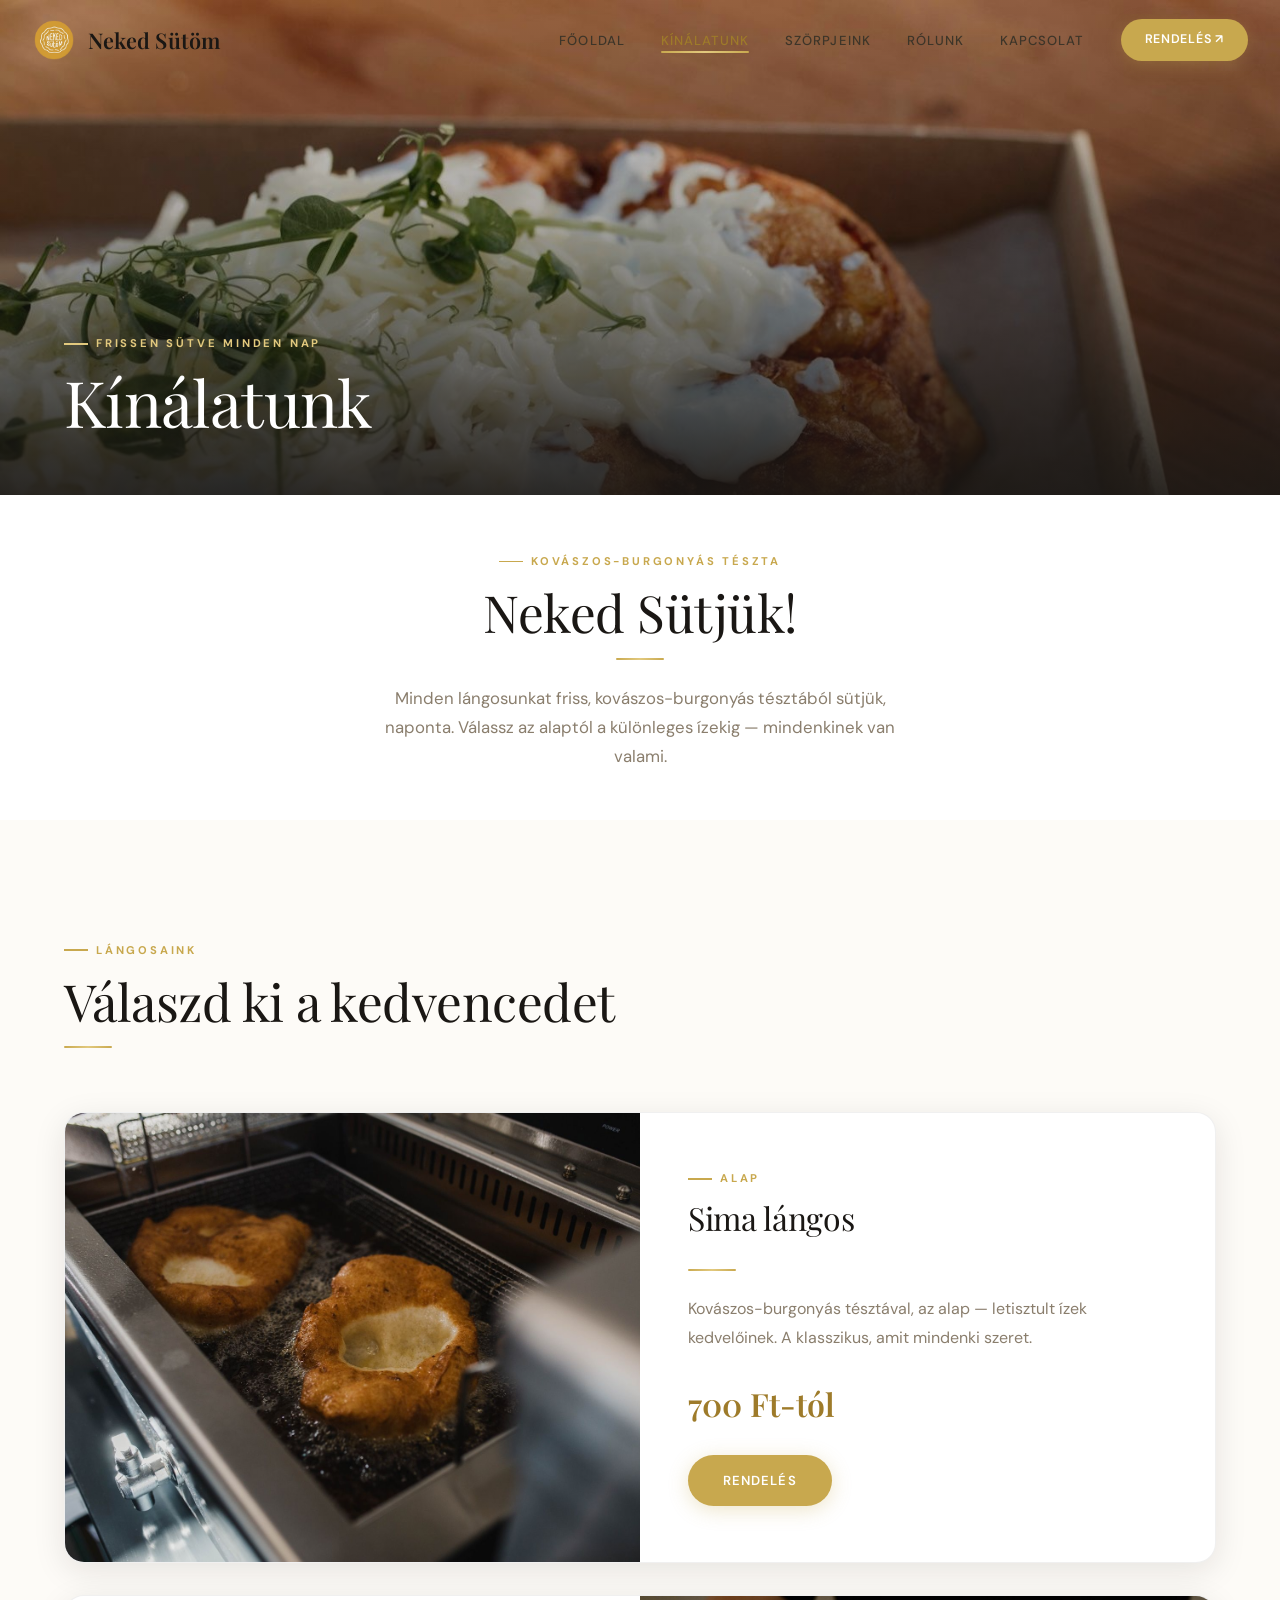
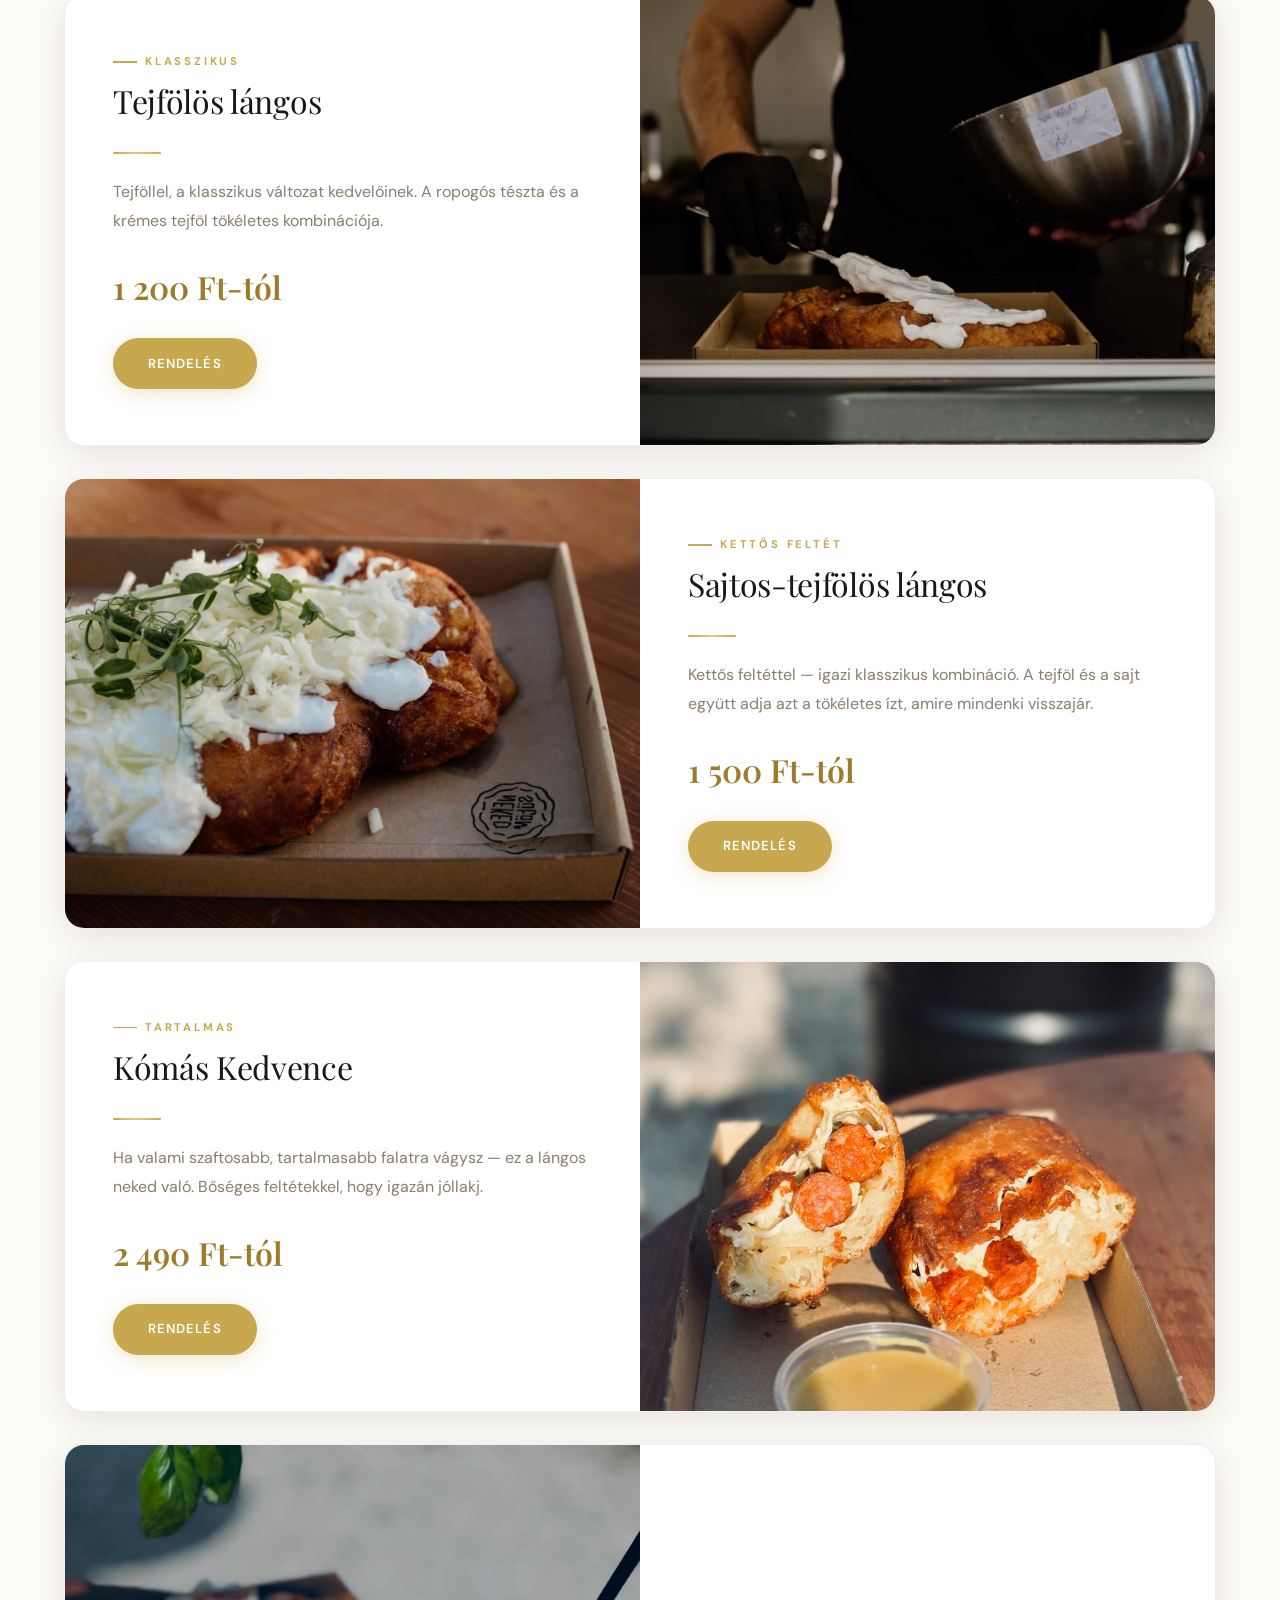
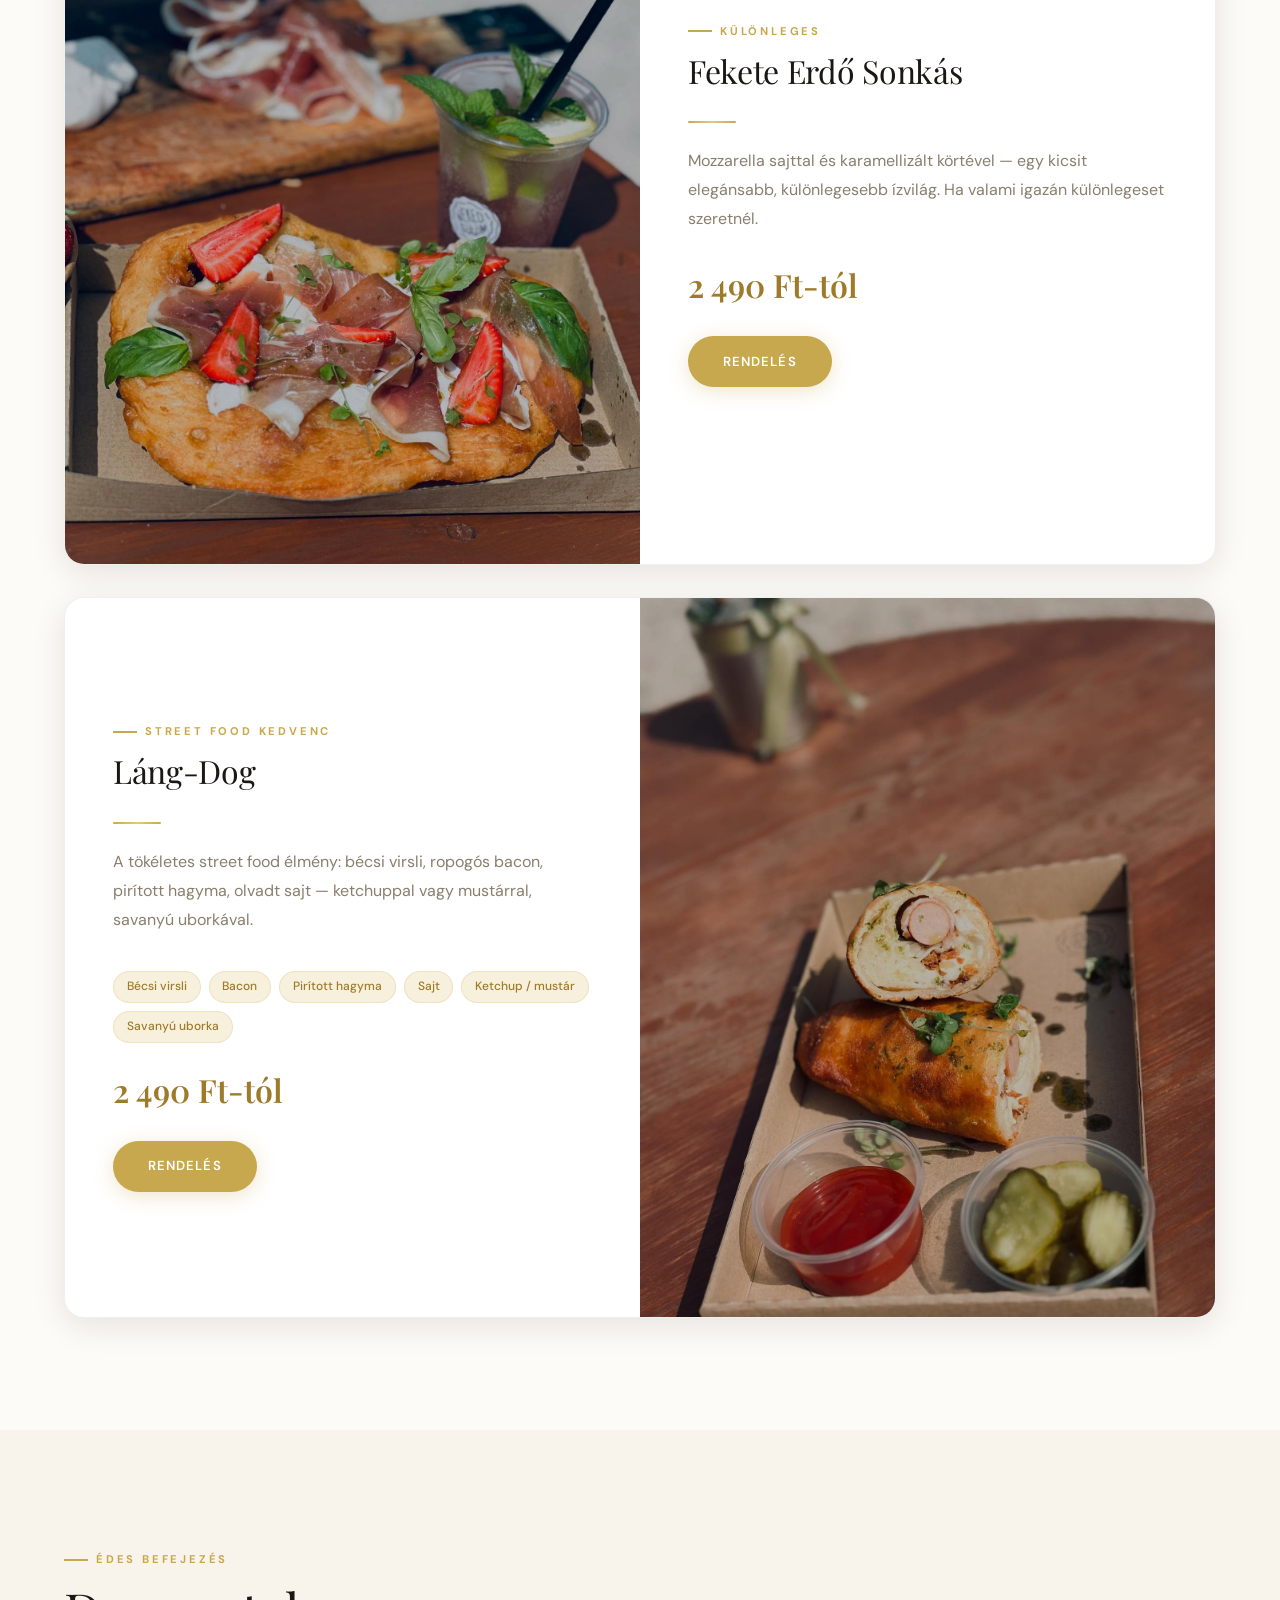
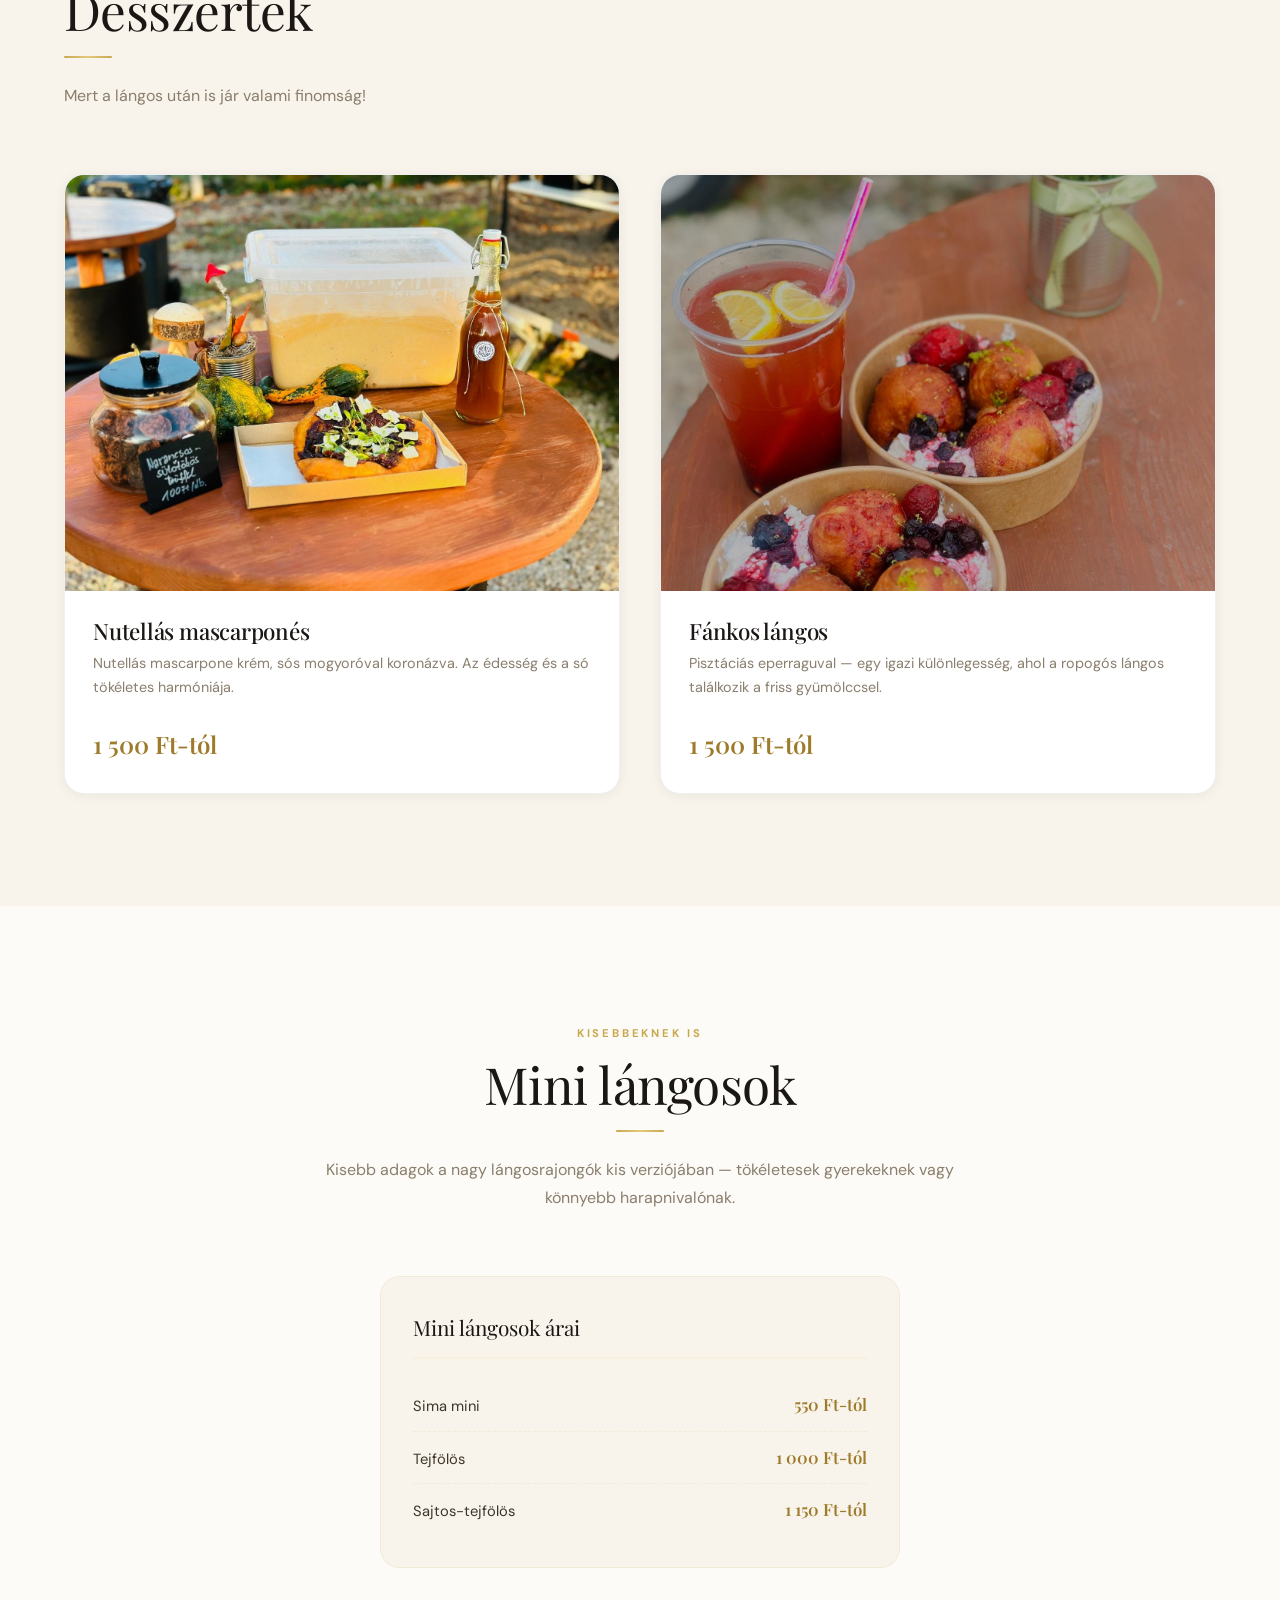
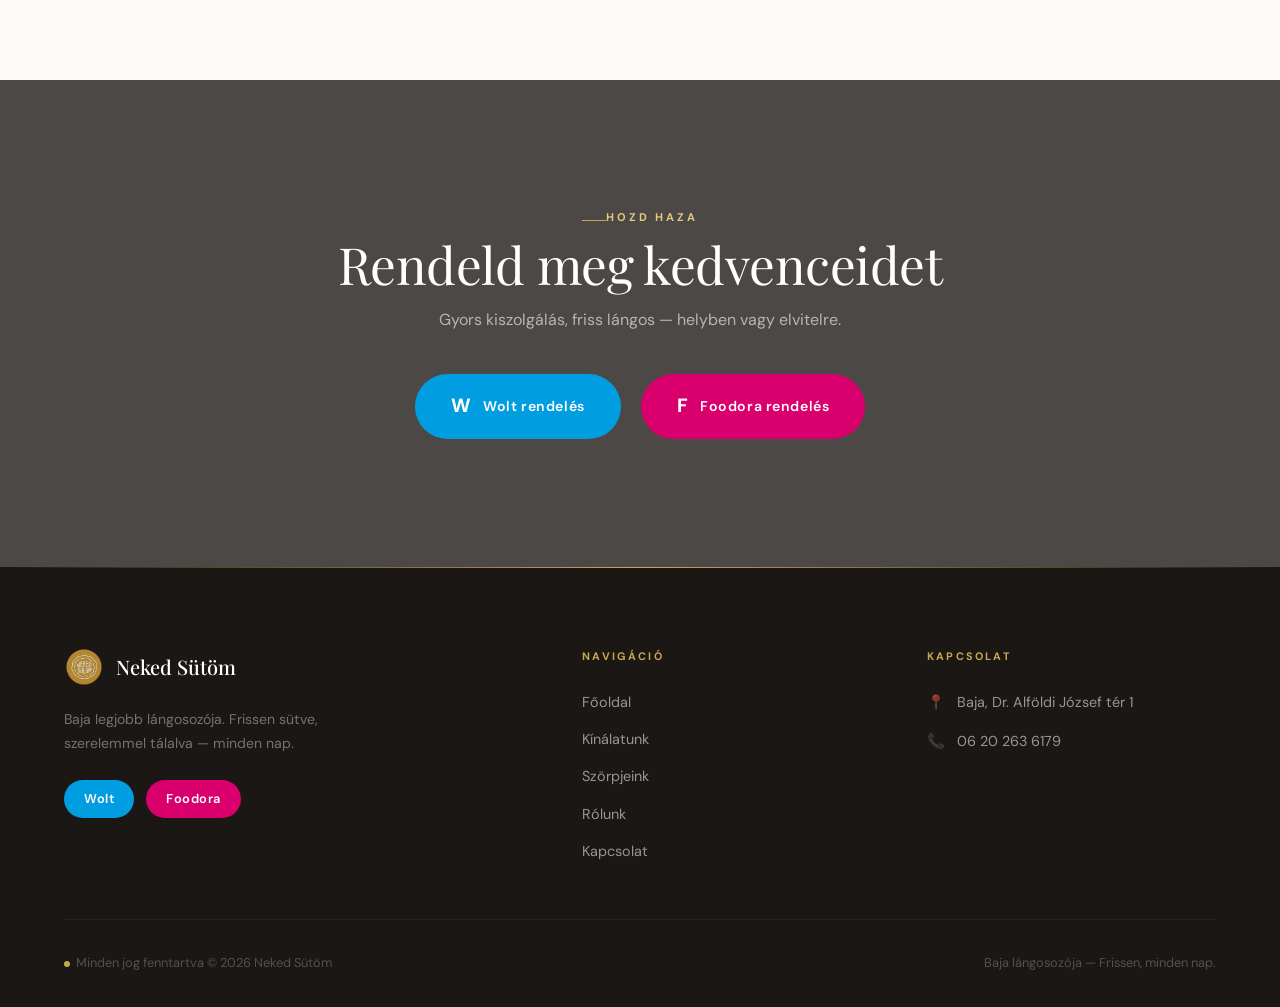
==== kinalatunk.html @ f2833f79 "Add files via upload" ====
<!DOCTYPE html>
<html lang="hu">
<head>
  <meta charset="UTF-8" />
  <meta name="viewport" content="width=device-width, initial-scale=1.0" />
  <title>Kínálatunk – Neked Sütöm – Baja lángosozó</title>
  <meta name="description" content="Neked Sütöm teljes étlapja: sima lángos, tejfölös, sajtos, Fekete Erdő Sonkás, Láng-Dog, desszertek és mini lángosok. Baja, Dr. Alföldi József tér 1." />
  <link rel="icon" href="assets/images/logo.png" type="image/png" />
  <link rel="stylesheet" href="css/style.css" />
  <link rel="preconnect" href="https://fonts.googleapis.com" />
  <link rel="preconnect" href="https://fonts.gstatic.com" crossorigin />
</head>
<body>

<!-- ══════════════════════════════════════════════
     NAVIGATION
═══════════════════════════════════════════════ -->
<nav class="nav scrolled" role="navigation" aria-label="Fő navigáció">
  <div class="nav__inner">
    <a href="index.html" class="nav__logo" aria-label="Neked Sütöm főoldal">
      <img src="assets/images/logo.png"
           alt="Neked Sütöm logó" class="nav__logo-img" />
      <span class="nav__logo-text">Neked Sütöm</span>
    </a>
    <ul class="nav__links" role="list">
      <li><a href="index.html"      class="nav__link">Főoldal</a></li>
      <li><a href="kinalatunk.html" class="nav__link active">Kínálatunk</a></li>
      <li><a href="szorpjeink.html" class="nav__link">Szörpjeink</a></li>
      <li><a href="rolunk.html"     class="nav__link">Rólunk</a></li>
      <li><a href="kapcsolat.html"  class="nav__link">Kapcsolat</a></li>
      <li><a href="index.html#rendeles" class="nav__link nav__cta">Rendelés ↗</a></li>
    </ul>
    <button class="nav__hamburger" aria-label="Menü megnyitása">
      <span></span><span></span><span></span>
    </button>
  </div>
</nav>

<div class="nav__mobile" role="dialog" aria-label="Mobil navigáció">
  <a href="index.html"      class="nav__mobile-link">Főoldal</a>
  <a href="kinalatunk.html" class="nav__mobile-link">Kínálatunk</a>
  <a href="szorpjeink.html" class="nav__mobile-link">Szörpjeink</a>
  <a href="rolunk.html"     class="nav__mobile-link">Rólunk</a>
  <a href="kapcsolat.html"  class="nav__mobile-link">Kapcsolat</a>
</div>


<!-- ══════════════════════════════════════════════
     PAGE HERO
═══════════════════════════════════════════════ -->
<header class="page-hero" aria-label="Kínálatunk oldal hero">
  <div class="page-hero__bg">
    <!-- Replace with actual image: assets/images/3a58e-sajtos-tejfolos-1-1.jpeg -->
    <img src="assets/images/3a58e-sajtos-tejfolos-1-1.jpeg"
         alt="Sajtos-tejfölös lángos" loading="eager" />
  </div>
  <div class="page-hero__overlay"></div>
  <div class="page-hero__content">
    <span class="page-hero__label">Frissen sütve minden nap</span>
    <h1 class="page-hero__title">Kínálatunk</h1>
  </div>
</header>


<!-- ══════════════════════════════════════════════
     MENU INTRO
═══════════════════════════════════════════════ -->
<section class="section--sm" style="background:var(--bg-card);padding:3rem 0;">
  <div class="container--narrow" style="text-align:center;">
    <span class="section-label reveal">Kovászos-burgonyás tészta</span>
    <h2 class="reveal" style="margin-bottom:1rem;">Neked Sütjük!</h2>
    <div class="divider divider--center reveal"></div>
    <p class="reveal" style="font-size:1.05rem;max-width:560px;margin:0 auto;">
      Minden lángosunkat friss, kovászos-burgonyás tésztából sütjük, naponta.
      Válassz az alaptól a különleges ízekig — mindenkinek van valami.
    </p>
  </div>
</section>


<!-- ══════════════════════════════════════════════
     LÁNGOSOK – Featured Items
═══════════════════════════════════════════════ -->
<section class="section" aria-label="Lángos kínálat">
  <div class="container">
    <div class="section__header reveal">
      <span class="section-label">Lángosaink</span>
      <h2>Válaszd ki a kedvencedet</h2>
      <div class="divider"></div>
    </div>

    <!-- Sima lángos -->
    <div class="featured-item reveal" style="margin-bottom:2rem;">
      <div class="featured-item__img">
        <!-- Replace with actual image: assets/images/a7f3e-sima-langos-1-1.jpeg -->
        <img src="assets/images/a7f3e-sima-langos-1-1.jpeg"
             alt="Sima lángos" loading="lazy" />
      </div>
      <div class="featured-item__body">
        <span class="section-label">Alap</span>
        <h2 class="featured-item__title">Sima lángos</h2>
        <div class="divider"></div>
        <p class="featured-item__desc">
          Kovászos-burgonyás tésztával, az alap — letisztult ízek kedvelőinek.
          A klasszikus, amit mindenki szeret.
        </p>
        <span class="featured-item__price">700 Ft-tól</span>
        <div class="btn-group">
          <a href="index.html#rendeles" class="btn btn--primary">Rendelés</a>
        </div>
      </div>
    </div>

    <!-- Tejfölös lángos -->
    <div class="featured-item reverse reveal" style="margin-bottom:2rem;">
      <div class="featured-item__img">
        <!-- Replace with actual image: assets/images/f6773-tejfoloslangos-1-scaled-1.jpg -->
        <img src="assets/images/f6773-tejfoloslangos-1-scaled-1.jpg"
             alt="Tejfölös lángos" loading="lazy" />
      </div>
      <div class="featured-item__body">
        <span class="section-label">Klasszikus</span>
        <h2 class="featured-item__title">Tejfölös lángos</h2>
        <div class="divider"></div>
        <p class="featured-item__desc">
          Tejföllel, a klasszikus változat kedvelőinek.
          A ropogós tészta és a krémes tejföl tökéletes kombinációja.
        </p>
        <span class="featured-item__price">1 200 Ft-tól</span>
        <div class="btn-group">
          <a href="index.html#rendeles" class="btn btn--primary">Rendelés</a>
        </div>
      </div>
    </div>

    <!-- Sajtos-tejfölös -->
    <div class="featured-item reveal" style="margin-bottom:2rem;">
      <div class="featured-item__img">
        <!-- Replace with actual image: assets/images/3a58e-sajtos-tejfolos-1-1.jpeg -->
        <img src="assets/images/3a58e-sajtos-tejfolos-1-1.jpeg"
             alt="Sajtos-tejfölös lángos" loading="lazy" />
      </div>
      <div class="featured-item__body">
        <span class="section-label">Kettős feltét</span>
        <h2 class="featured-item__title">Sajtos-tejfölös lángos</h2>
        <div class="divider"></div>
        <p class="featured-item__desc">
          Kettős feltéttel — igazi klasszikus kombináció. A tejföl és a sajt
          együtt adja azt a tökéletes ízt, amire mindenki visszajár.
        </p>
        <span class="featured-item__price">1 500 Ft-tól</span>
        <div class="btn-group">
          <a href="index.html#rendeles" class="btn btn--primary">Rendelés</a>
        </div>
      </div>
    </div>

    <!-- Kómás Kedvence -->
    <div class="featured-item reverse reveal" style="margin-bottom:2rem;">
      <div class="featured-item__img">
        <!-- Replace with actual image: assets/images/f0c13-grillkolbasz-1-scaled-1.jpg -->
        <img src="assets/images/f0c13-grillkolbasz-1-scaled-1.jpg"
             alt="Kómás Kedvence lángos" loading="lazy" />
      </div>
      <div class="featured-item__body">
        <span class="section-label">Tartalmas</span>
        <h2 class="featured-item__title">Kómás Kedvence</h2>
        <div class="divider"></div>
        <p class="featured-item__desc">
          Ha valami szaftosabb, tartalmasabb falatra vágysz — ez a lángos
          neked való. Bőséges feltétekkel, hogy igazán jóllakj.
        </p>
        <span class="featured-item__price">2 490 Ft-tól</span>
        <div class="btn-group">
          <a href="index.html#rendeles" class="btn btn--primary">Rendelés</a>
        </div>
      </div>
    </div>

    <!-- Fekete Erdő Sonkás -->
    <div class="featured-item reveal" style="margin-bottom:2rem;">
      <div class="featured-item__img">
        <!-- Replace with actual image: assets/images/neked-sutom-feketeerdo-langos-1-1.jpg -->
        <img src="assets/images/neked-sutom-feketeerdo-langos-1-1.jpg"
             alt="Fekete Erdő Sonkás lángos" loading="lazy" />
      </div>
      <div class="featured-item__body">
        <span class="section-label">Különleges</span>
        <h2 class="featured-item__title">Fekete Erdő Sonkás</h2>
        <div class="divider"></div>
        <p class="featured-item__desc">
          Mozzarella sajttal és karamellizált körtével — egy kicsit elegánsabb,
          különlegesebb ízvilág. Ha valami igazán különlegeset szeretnél.
        </p>
        <span class="featured-item__price">2 490 Ft-tól</span>
        <div class="btn-group">
          <a href="index.html#rendeles" class="btn btn--primary">Rendelés</a>
        </div>
      </div>
    </div>

    <!-- Láng-Dog -->
    <div class="featured-item reverse reveal">
      <div class="featured-item__img">
        <!-- Replace with actual image: assets/images/Lang-dog-1.jpg -->
        <img src="assets/images/Lang-dog-1.jpg"
             alt="Láng-Dog" loading="lazy" />
      </div>
      <div class="featured-item__body">
        <span class="section-label">Street food kedvenc</span>
        <h2 class="featured-item__title">Láng-Dog</h2>
        <div class="divider"></div>
        <p class="featured-item__desc">
          A tökéletes street food élmény: bécsi virsli, ropogós bacon, pirított hagyma,
          olvadt sajt — ketchuppal vagy mustárral, savanyú uborkával.
        </p>
        <div class="tags-wrap" style="margin-bottom:1.25rem;">
          <span class="tag">Bécsi virsli</span>
          <span class="tag">Bacon</span>
          <span class="tag">Pirított hagyma</span>
          <span class="tag">Sajt</span>
          <span class="tag">Ketchup / mustár</span>
          <span class="tag">Savanyú uborka</span>
        </div>
        <span class="featured-item__price">2 490 Ft-tól</span>
        <div class="btn-group">
          <a href="index.html#rendeles" class="btn btn--primary">Rendelés</a>
        </div>
      </div>
    </div>

  </div>
</section>


<!-- ══════════════════════════════════════════════
     DESSZERTEK
═══════════════════════════════════════════════ -->
<section class="section section--cream" aria-label="Desszertek">
  <div class="container">
    <div class="section__header reveal">
      <span class="section-label">Édes befejezés</span>
      <h2>Desszertek</h2>
      <div class="divider"></div>
      <p>Mert a lángos után is jár valami finomság!</p>
    </div>

    <div class="grid-2">
      <div class="food-card reveal reveal-delay-1">
        <div class="food-card__img-wrap">
          <img src="assets/images/nutellas-langos.jpg"
               alt="Nutellás Lángos" loading="lazy" />
        </div>
        <div class="food-card__body">
          <h3 class="food-card__title">Nutellás mascarponés</h3>
          <p class="food-card__desc">
            Nutellás mascarpone krém, sós mogyoróval koronázva.
            Az édesség és a só tökéletes harmóniája.
          </p>
          <div class="food-card__footer">
            <span class="food-card__price">1 500 Ft-tól</span>
          </div>
        </div>
      </div>

      <div class="food-card reveal reveal-delay-2">
        <div class="food-card__img-wrap">
          <!-- Replace with actual image: assets/images/Fankos-langos-1.jpg -->
          <img src="assets/images/Fankos-langos-1.jpg"
               alt="Fánkos lángos pisztáciás eperraguval" loading="lazy" />
        </div>
        <div class="food-card__body">
          <h3 class="food-card__title">Fánkos lángos</h3>
          <p class="food-card__desc">
            Pisztáciás eperraguval — egy igazi különlegesség,
            ahol a ropogós lángos találkozik a friss gyümölccsel.
          </p>
          <div class="food-card__footer">
            <span class="food-card__price">1 500 Ft-tól</span>
          </div>
        </div>
      </div>
    </div>
  </div>
</section>


<!-- ══════════════════════════════════════════════
     MINI LÁNGOSOK
═══════════════════════════════════════════════ -->
<section class="section" aria-label="Mini lángosok">
  <div class="container">
    <div class="section__header--center reveal">
      <span class="section-label">Kisebbeknek is</span>
      <h2>Mini lángosok</h2>
      <div class="divider divider--center"></div>
      <p>Kisebb adagok a nagy lángosrajongók kis verziójában — tökéletesek gyerekeknek vagy könnyebb harapnivalónak.</p>
    </div>

    <div style="max-width:520px;margin:0 auto;">
      <div class="mini-menu reveal">
        <p class="mini-menu__title">Mini lángosok árai</p>
        <div class="mini-menu__row">
          <span class="mini-menu__item-name">Sima mini</span>
          <span class="mini-menu__item-price">550 Ft-tól</span>
        </div>
        <div class="mini-menu__row">
          <span class="mini-menu__item-name">Tejfölös</span>
          <span class="mini-menu__item-price">1 000 Ft-tól</span>
        </div>
        <div class="mini-menu__row">
          <span class="mini-menu__item-name">Sajtos-tejfölös</span>
          <span class="mini-menu__item-price">1 150 Ft-tól</span>
        </div>
      </div>
    </div>
  </div>
</section>


<!-- ══════════════════════════════════════════════
     CTA – Rendelj
═══════════════════════════════════════════════ -->
<div class="order-strip">
  <div class="container">
    <span class="section-label" style="color:var(--gold-light);display:block;text-align:center;margin-bottom:0.5rem;">Hozd haza</span>
    <h2>Rendeld meg kedvenceidet</h2>
    <p>Gyors kiszolgálás, friss lángos — helyben vagy elvitelre.</p>
    <div class="delivery-wrap reveal">
      <a href="https://wolt.com/hu/hun/baja/restaurant/neked-sutom?srsltid=AfmBOooofSF4jPXiXXF6goq9MMTRCKu0kcvcJ-XZW09k8vJ6fAfBWiHD" target="_blank" class="delivery-btn delivery-btn--wolt">
        <span class="delivery-btn__logo">W</span> Wolt rendelés
      </a>
      <a href="https://www.foodora.hu/restaurant/pzv1/neked-sutom" target="_blank" class="delivery-btn delivery-btn--foodora">
        <span class="delivery-btn__logo">F</span> Foodora rendelés
      </a>
    </div>
  </div>
</div>


<!-- ══════════════════════════════════════════════
     FOOTER
═══════════════════════════════════════════════ -->
<footer class="footer" role="contentinfo">
  <div class="container">
    <div class="footer__grid">
      <div class="footer__brand">
        <div class="footer__logo">
          <img src="assets/images/logo.png" alt="Neked Sütöm logó" loading="lazy" />
          <span class="footer__logo-name">Neked Sütöm</span>
        </div>
        <p class="footer__tagline">Baja legjobb lángosozója. Frissen sütve, szerelemmel tálalva — minden nap.</p>
        <div class="btn-group" style="gap:0.75rem;">
          <a href="https://wolt.com/hu/hun/baja/restaurant/neked-sutom?srsltid=AfmBOooofSF4jPXiXXF6goq9MMTRCKu0kcvcJ-XZW09k8vJ6fAfBWiHD" target="_blank" class="delivery-btn delivery-btn--wolt" style="padding:0.5rem 1.25rem;font-size:0.8rem;">Wolt</a>
          <a href="https://www.foodora.hu/restaurant/pzv1/neked-sutom" target="_blank" class="delivery-btn delivery-btn--foodora" style="padding:0.5rem 1.25rem;font-size:0.8rem;">Foodora</a>
        </div>
      </div>
      <div>
        <p class="footer__col-title">Navigáció</p>
        <nav class="footer__nav">
          <a href="index.html">Főoldal</a>
          <a href="kinalatunk.html">Kínálatunk</a>
          <a href="szorpjeink.html">Szörpjeink</a>
          <a href="rolunk.html">Rólunk</a>
          <a href="kapcsolat.html">Kapcsolat</a>
        </nav>
      </div>
      <div>
        <p class="footer__col-title">Kapcsolat</p>
        <div class="footer__contact-item"><span>📍</span><span>Baja, Dr. Alföldi József tér 1</span></div>
        <div class="footer__contact-item"><span>📞</span><a href="tel:+36202636179" style="color:inherit;">06 20 263 6179</a></div>
      </div>
    </div>
    <div class="footer__bottom">
      <p class="footer__copy"><span class="footer__green-dot"></span>Minden jog fenntartva © 2026 Neked Sütöm</p>
      <p class="footer__copy">Baja lángosozója — Frissen, minden nap.</p>
    </div>
  </div>
</footer>

<script src="js/script.js"></script>
</body>
</html>
---- css/style.css ----
/* ============================================================
   NEKED SÜTÖM – Premium Gold Redesign
   style.css – Main Stylesheet
   ============================================================ */

@import url('https://fonts.googleapis.com/css2?family=Playfair+Display:ital,wght@0,400;0,500;0,600;0,700;1,400;1,500&family=DM+Sans:ital,opsz,wght@0,9..40,300;0,9..40,400;0,9..40,500;0,9..40,600;0,9..40,700;1,9..40,400&display=swap');

/* ── CSS Variables ───────────────────────────────────────── */
:root {
  /* Gold palette */
  --gold:           #C8A84E;
  --gold-light:     #E2C97E;
  --gold-dark:      #9E7B2A;
  --gold-pale:      #F7F0DD;
  --gold-shimmer:   linear-gradient(135deg, #BF953F, #FCF6BA, #B38728, #FBF5B7, #AA771C);
  --gold-gradient:  linear-gradient(135deg, #C8A84E 0%, #E2C97E 50%, #C8A84E 100%);
  --gold-subtle:    rgba(200, 168, 78, 0.08);
  --gold-border:    rgba(200, 168, 78, 0.2);

  /* Neutrals */
  --bg:             #FDFBF7;
  --bg-cream:       #F8F4EC;
  --bg-card:        #FFFFFF;
  --bg-dark:        #1A1714;
  --bg-dark-card:   #252119;
  --dark:           #1A1714;
  --text:           #3D3529;
  --text-muted:     #8A7E6D;
  --text-light:     rgba(255,255,255,0.7);
  --white:          #FFFFFF;
  --border:         rgba(200, 168, 78, 0.12);
  --border-subtle:  rgba(0,0,0,0.06);

  /* Shadows */
  --shadow-xs:      0 1px 3px rgba(26,23,20,0.04);
  --shadow-sm:      0 2px 12px rgba(26,23,20,0.06);
  --shadow-md:      0 8px 32px rgba(26,23,20,0.1);
  --shadow-lg:      0 20px 60px rgba(26,23,20,0.15);
  --shadow-gold:    0 8px 32px rgba(200,168,78,0.2);

  /* Layout */
  --radius:         20px;
  --radius-sm:      12px;
  --radius-xs:      8px;
  --radius-pill:    50px;
  --transition:     0.4s cubic-bezier(0.16, 1, 0.3, 1);
  --transition-fast: 0.2s ease;

  /* Typography */
  --font-display:   'Playfair Display', Georgia, serif;
  --font-body:      'DM Sans', -apple-system, sans-serif;
  --nav-h:          80px;
}

/* ── Reset & Base ────────────────────────────────────────── */
*, *::before, *::after { box-sizing: border-box; margin: 0; padding: 0; }

html {
  scroll-behavior: smooth;
  font-size: 16px;
  -webkit-font-smoothing: antialiased;
  -moz-osx-font-smoothing: grayscale;
}

body {
  font-family: var(--font-body);
  background-color: var(--bg);
  color: var(--text);
  line-height: 1.7;
  overflow-x: hidden;
}

img {
  max-width: 100%;
  height: auto;
  display: block;
}

a {
  color: inherit;
  text-decoration: none;
}

ul { list-style: none; }

::selection {
  background: var(--gold);
  color: white;
}

/* ── Typography ─────────────────────────────────────────── */
h1, h2, h3, h4 {
  font-family: var(--font-display);
  font-weight: 500;
  line-height: 1.15;
  color: var(--dark);
  letter-spacing: -0.01em;
}

h1 { font-size: clamp(3rem, 7vw, 6rem); font-weight: 400; }
h2 { font-size: clamp(2rem, 4vw, 3.5rem); font-weight: 400; }
h3 { font-size: clamp(1.4rem, 2.5vw, 2rem); }
h4 { font-size: clamp(1.1rem, 1.8vw, 1.4rem); }

p {
  font-size: 1rem;
  color: var(--text-muted);
  line-height: 1.75;
}

.section-label {
  font-family: var(--font-body);
  font-size: 0.7rem;
  font-weight: 700;
  letter-spacing: 0.25em;
  text-transform: uppercase;
  color: var(--gold);
  display: inline-flex;
  align-items: center;
  gap: 0.5rem;
  margin-bottom: 0.75rem;
}

.section-label::before {
  content: '';
  width: 24px;
  height: 1.5px;
  background: var(--gold);
  display: inline-block;
}

/* ── Layout Utilities ───────────────────────────────────── */
.container {
  width: min(1240px, 90%);
  margin-inline: auto;
}

.container--narrow {
  width: min(780px, 90%);
  margin-inline: auto;
}

.grid-2 {
  display: grid;
  grid-template-columns: repeat(2, 1fr);
  gap: 2.5rem;
}

.grid-3 {
  display: grid;
  grid-template-columns: repeat(3, 1fr);
  gap: 2rem;
}

/* ── Navigation ─────────────────────────────────────────── */
.nav {
  position: fixed;
  top: 0;
  left: 0;
  right: 0;
  z-index: 1000;
  height: var(--nav-h);
  display: flex;
  align-items: center;
  transition: all var(--transition);
  padding: 0 2rem;
}

.nav.scrolled {
  background: rgba(253, 251, 247, 0.95);
  backdrop-filter: blur(24px) saturate(1.8);
  -webkit-backdrop-filter: blur(24px) saturate(1.8);
  box-shadow: 0 1px 0 var(--border);
  height: 68px;
}

.nav__inner {
  width: 100%;
  max-width: 1240px;
  margin: 0 auto;
  display: flex;
  align-items: center;
  justify-content: space-between;
}

.nav__logo {
  display: flex;
  align-items: center;
  gap: 0.75rem;
}

.nav__logo-img {
  height: 44px;
  width: auto;
  object-fit: contain;
  transition: transform var(--transition);
}

.nav__logo:hover .nav__logo-img {
  transform: rotate(-5deg) scale(1.05);
}

.nav__logo-text {
  font-family: var(--font-display);
  font-size: 1.35rem;
  font-weight: 600;
  color: var(--dark);
  letter-spacing: 0.01em;
}

.nav__links {
  display: flex;
  align-items: center;
  gap: 2.25rem;
}

.nav__link {
  font-size: 0.82rem;
  font-weight: 500;
  letter-spacing: 0.08em;
  text-transform: uppercase;
  color: var(--text);
  position: relative;
  padding-bottom: 4px;
  transition: color var(--transition);
}

.nav__link::after {
  content: '';
  position: absolute;
  bottom: 0;
  left: 0;
  width: 0;
  height: 2px;
  background: var(--gold-gradient);
  border-radius: 2px;
  transition: width var(--transition);
}

.nav__link:hover,
.nav__link.active {
  color: var(--gold-dark);
}

.nav__link:hover::after,
.nav__link.active::after {
  width: 100%;
}

.nav__cta {
  display: inline-flex;
  align-items: center;
  gap: 0.5rem;
  background: var(--gold);
  color: white !important;
  padding: 0.65rem 1.5rem;
  border-radius: var(--radius-pill);
  font-size: 0.78rem;
  font-weight: 600;
  letter-spacing: 0.06em;
  text-transform: uppercase;
  transition: all var(--transition);
  box-shadow: 0 4px 16px rgba(200,168,78,0.25);
}

.nav__cta::after { display: none !important; }

.nav__cta:hover {
  background: var(--gold-dark);
  color: white;
  transform: translateY(-2px);
  box-shadow: 0 8px 24px rgba(200,168,78,0.35);
}

/* Hamburger */
.nav__hamburger {
  display: none;
  flex-direction: column;
  gap: 5px;
  cursor: pointer;
  padding: 4px;
  background: none;
  border: none;
}

.nav__hamburger span {
  display: block;
  width: 24px;
  height: 2px;
  background: var(--dark);
  border-radius: 2px;
  transition: all var(--transition);
  transform-origin: center;
}

.nav__hamburger.open span:nth-child(1) { transform: translateY(7px) rotate(45deg); }
.nav__hamburger.open span:nth-child(2) { opacity: 0; transform: scaleX(0); }
.nav__hamburger.open span:nth-child(3) { transform: translateY(-7px) rotate(-45deg); }

/* Mobile Menu */
.nav__mobile {
  display: none;
  position: fixed;
  top: var(--nav-h);
  left: 0;
  right: 0;
  bottom: 0;
  background: var(--bg);
  z-index: 999;
  flex-direction: column;
  align-items: center;
  justify-content: center;
  gap: 2.5rem;
  opacity: 0;
  pointer-events: none;
  transition: opacity var(--transition);
}

.nav__mobile.open {
  opacity: 1;
  pointer-events: all;
}

.nav__mobile-link {
  font-family: var(--font-display);
  font-size: 2.5rem;
  font-weight: 400;
  color: var(--dark);
  transition: color var(--transition);
  position: relative;
}

.nav__mobile-link::after {
  content: '';
  position: absolute;
  bottom: -4px;
  left: 0;
  width: 0;
  height: 2px;
  background: var(--gold);
  transition: width var(--transition);
}

.nav__mobile-link:hover {
  color: var(--gold);
}

.nav__mobile-link:hover::after {
  width: 100%;
}

/* ── Buttons ─────────────────────────────────────────────── */
.btn {
  display: inline-flex;
  align-items: center;
  gap: 0.5rem;
  padding: 0.9rem 2.2rem;
  border-radius: var(--radius-pill);
  font-family: var(--font-body);
  font-size: 0.82rem;
  font-weight: 600;
  letter-spacing: 0.08em;
  text-transform: uppercase;
  cursor: pointer;
  border: none;
  transition: all var(--transition);
  text-decoration: none;
  position: relative;
  overflow: hidden;
}

.btn--primary {
  background: var(--gold);
  color: white;
  box-shadow: 0 4px 20px rgba(200,168,78,0.3);
}

.btn--primary:hover {
  background: var(--gold-dark);
  transform: translateY(-3px);
  box-shadow: 0 8px 32px rgba(200,168,78,0.4);
}

.btn--outline {
  background: transparent;
  color: var(--dark);
  border: 1.5px solid var(--dark);
}

.btn--outline:hover {
  background: var(--dark);
  color: white;
  transform: translateY(-2px);
  box-shadow: var(--shadow-md);
}

.btn--outline-white {
  background: transparent;
  color: white;
  border: 1.5px solid rgba(255,255,255,0.35);
}

.btn--outline-white:hover {
  background: white;
  color: var(--dark);
  transform: translateY(-2px);
}

.btn--ghost {
  background: var(--bg-cream);
  color: var(--dark);
  border: 1px solid var(--border);
}

.btn--ghost:hover {
  background: var(--gold);
  color: white;
  border-color: var(--gold);
  transform: translateY(-2px);
  box-shadow: var(--shadow-gold);
}

.btn-group {
  display: flex;
  flex-wrap: wrap;
  gap: 1rem;
  align-items: center;
}

/* ── Hero – Homepage ─────────────────────────────────────── */
.hero {
  position: relative;
  min-height: 100dvh;
  display: flex;
  align-items: center;
  overflow: hidden;
}

.hero__bg {
  position: absolute;
  inset: 0;
  z-index: 0;
}

.hero__bg img {
  width: 100%;
  height: 100%;
  object-fit: cover;
  object-position: center;
  animation: heroZoom 18s ease-out forwards;
}

@keyframes heroZoom {
  from { transform: scale(1.15); }
  to   { transform: scale(1.0); }
}



.hero__overlay::after {
  content: '';
  position: absolute;
  bottom: 0;
  left: 0;
  right: 0;
  height: 200px;
  background: linear-gradient(to top, black, transparent);
}

.hero__content {
  position: relative;
  z-index: 2;
  padding: calc(var(--nav-h) + 4rem) 0 8rem;
  width: min(560px, 90%);
  margin-left: 5%;
  margin-right: auto;
}

.hero__eyebrow {
  display: inline-flex;
  align-items: center;
  gap: 0.75rem;
  font-family: var(--font-body);
  font-size: 0.72rem;
  font-weight: 600;
  letter-spacing: 0.3em;
  text-transform: uppercase;
  color: var(--gold-light);
  margin-bottom: 1.5rem;
  animation: fadeUp 0.8s ease both;
}

.hero__eyebrow::before {
  content: '';
  width: 32px;
  height: 1.5px;
  background: var(--gold-light);
}

.hero__title {
  color: white;
  max-width: 720px;
  margin-bottom: 1.75rem;
  animation: fadeUp 0.8s 0.15s ease both;
}

.hero__title em {
  font-style: italic;
  color: var(--gold-light);
  display: inline;
}

.hero__sub {
  font-size: 1.1rem;
  color: rgba(255,255,255,0.7);
  max-width: 500px;
  margin-bottom: 2.5rem;
  line-height: 1.8;
  animation: fadeUp 0.8s 0.3s ease both;
}

.hero__btns {
  animation: fadeUp 0.8s 0.45s ease both;
}

.hero__scroll {
  position: absolute;
  bottom: 2.5rem;
  left: 50%;
  transform: translateX(-50%);
  z-index: 2;
  display: flex;
  flex-direction: column;
  align-items: center;
  gap: 0.5rem;
  color: var(--gold-light);
  font-size: 0.65rem;
  font-weight: 500;
  letter-spacing: 0.2em;
  text-transform: uppercase;
  animation: fadeIn 1s 1.2s ease both;
}

.hero__scroll-line {
  width: 1px;
  height: 48px;
  background: linear-gradient(to bottom, var(--gold-light), transparent);
  animation: scrollLine 2s ease-in-out infinite;
}

@keyframes scrollLine {
  0%, 100% { opacity: 0.3; transform: scaleY(0.5); }
  50%      { opacity: 1; transform: scaleY(1); }
}

/* ── Page Hero (inner pages) ─────────────────────────────── */
.page-hero {
  position: relative;
  height: clamp(340px, 55vh, 540px);
  display: flex;
  align-items: flex-end;
  overflow: hidden;
  padding-top: var(--nav-h);
}

.page-hero__bg {
  position: absolute;
  inset: 0;
}

.page-hero__bg img {
  width: 100%;
  height: 100%;
  object-fit: cover;
  object-position: center top;
}

.page-hero__overlay {
  position: absolute;
  inset: 0;
  background:
    linear-gradient(to top, rgba(26,23,20,0.9) 0%, rgba(26,23,20,0.35) 50%, rgba(26,23,20,0.1) 100%);
}

.page-hero__content {
  position: relative;
  z-index: 2;
  width: min(1240px, 90%);
  margin-inline: auto;
  padding-bottom: 3.5rem;
}

.page-hero__label {
  font-size: 0.7rem;
  font-weight: 700;
  letter-spacing: 0.25em;
  text-transform: uppercase;
  color: var(--gold-light);
  display: inline-flex;
  align-items: center;
  gap: 0.5rem;
  margin-bottom: 0.75rem;
}

.page-hero__label::before {
  content: '';
  width: 24px;
  height: 1.5px;
  background: var(--gold-light);
}

.page-hero__title {
  color: white;
  font-size: clamp(2.5rem, 5vw, 4.5rem);
  font-weight: 400;
}

/* ── Sections ─────────────────────────────────────────────── */
.section {
  padding: 7rem 0;
}

.section--sm { padding: 4rem 0; }
.section--lg { padding: 9rem 0; }

.section--dark {
  background: var(--bg-dark);
  color: white;
}

.section--dark h2,
.section--dark h3,
.section--dark h4 { color: white; }
.section--dark p { color: rgba(255,255,255,0.6); }

.section--cream { background: var(--bg-cream); }

.section__header {
  margin-bottom: 4rem;
}

.section__header--center {
  text-align: center;
  max-width: 640px;
  margin-inline: auto;
  margin-bottom: 4rem;
}

.section__header--center .section-label::before {
  display: none;
}

/* ── Újdonság Banner ──────────────────────────────────────── */
.ujdonsag {
  background: var(--bg-dark);
  color: white;
  padding: 0.9rem 0;
  text-align: center;
  margin-top: var(--nav-h);
  border-bottom: 1px solid rgba(200,168,78,0.2);
}

.ujdonsag__inner {
  display: flex;
  align-items: center;
  justify-content: center;
  gap: 1rem;
  flex-wrap: wrap;
}

.ujdonsag__badge {
  background: var(--gold);
  color: var(--dark);
  padding: 0.2rem 0.65rem;
  border-radius: var(--radius-pill);
  font-size: 0.65rem;
  font-weight: 700;
  letter-spacing: 0.12em;
  text-transform: uppercase;
}

.ujdonsag__text {
  font-size: 0.85rem;
  font-weight: 400;
  color: rgba(255,255,255,0.85);
}

/* ── Food Cards ───────────────────────────────────────────── */
.food-card {
  background: white;
  border-radius: var(--radius);
  overflow: hidden;
  box-shadow: var(--shadow-sm);
  border: 1px solid var(--border-subtle);
  transition: transform var(--transition), box-shadow var(--transition);
}

.food-card:hover {
  transform: translateY(-8px);
  box-shadow: var(--shadow-lg);
}

.food-card__img-wrap {
  position: relative;
  overflow: hidden;
  aspect-ratio: 4/3;
}

.food-card__img-wrap img {
  width: 100%;
  height: 100%;
  object-fit: cover;
  transition: transform 0.7s cubic-bezier(0.16,1,0.3,1);
}

.food-card:hover .food-card__img-wrap img {
  transform: scale(1.08);
}

.food-card__badge {
  position: absolute;
  top: 1rem;
  right: 1rem;
  background: var(--gold);
  color: white;
  padding: 0.35rem 0.9rem;
  border-radius: var(--radius-pill);
  font-size: 0.72rem;
  font-weight: 700;
  letter-spacing: 0.05em;
  text-transform: uppercase;
  box-shadow: 0 4px 12px rgba(200,168,78,0.35);
}

.food-card__body {
  padding: 1.75rem;
}

.food-card__title {
  font-family: var(--font-display);
  font-size: 1.4rem;
  font-weight: 500;
  margin-bottom: 0.5rem;
  color: var(--dark);
}

.food-card__desc {
  font-size: 0.9rem;
  color: var(--text-muted);
  line-height: 1.65;
  margin-bottom: 1.5rem;
}

.food-card__footer {
  display: flex;
  align-items: center;
  justify-content: space-between;
}

.food-card__price {
  font-family: var(--font-display);
  font-size: 1.5rem;
  font-weight: 600;
  color: var(--gold-dark);
}

/* ── Featured Item (large) ───────────────────────────────── */
.featured-item {
  display: grid;
  grid-template-columns: 1fr 1fr;
  gap: 0;
  border-radius: var(--radius);
  overflow: hidden;
  box-shadow: var(--shadow-md);
  background: white;
  border: 1px solid var(--border-subtle);
}

.featured-item.reverse { direction: rtl; }
.featured-item.reverse > * { direction: ltr; }

.featured-item__img {
  position: relative;
  overflow: hidden;
}

.featured-item__img img {
  width: 100%;
  height: 100%;
  object-fit: cover;
  min-height: 400px;
  transition: transform 0.8s cubic-bezier(0.16,1,0.3,1);
}

.featured-item:hover .featured-item__img img {
  transform: scale(1.05);
}

.featured-item__body {
  padding: 3.5rem 3rem;
  display: flex;
  flex-direction: column;
  justify-content: center;
}

.featured-item__title {
  font-size: clamp(1.6rem, 2.5vw, 2.2rem);
  margin-bottom: 1rem;
}

.featured-item__desc {
  margin-bottom: 1.5rem;
  line-height: 1.8;
}

.featured-item__price {
  font-family: var(--font-display);
  font-size: 2rem;
  font-weight: 600;
  color: var(--gold-dark);
  display: block;
  margin-bottom: 1.5rem;
}

/* ── Menu List ─────────────────────────────────────────── */
.menu-list { list-style: none; }

.menu-list__item {
  display: flex;
  align-items: flex-start;
  gap: 1rem;
  padding: 1.25rem 0;
  border-bottom: 1px solid var(--border);
}

.menu-list__item:first-child { border-top: 1px solid var(--border); }

.menu-list__dot {
  width: 8px;
  height: 8px;
  border-radius: 50%;
  background: var(--gold);
  flex-shrink: 0;
  margin-top: 0.45rem;
}

.menu-list__info { flex: 1; }

.menu-list__name {
  font-family: var(--font-display);
  font-size: 1.15rem;
  font-weight: 500;
  color: var(--dark);
  display: block;
  margin-bottom: 0.2rem;
}

.menu-list__desc {
  font-size: 0.85rem;
  color: var(--text-muted);
  font-style: italic;
}

.menu-list__price {
  font-family: var(--font-display);
  font-size: 1.2rem;
  font-weight: 600;
  color: var(--gold-dark);
  flex-shrink: 0;
}

/* ── Mini Menu Card ──────────────────────────────────────── */
.mini-menu {
  background: var(--bg-cream);
  border-radius: var(--radius);
  padding: 2rem;
  border: 1px solid var(--border);
}

.mini-menu__title {
  font-family: var(--font-display);
  font-size: 1.3rem;
  margin-bottom: 1.25rem;
  padding-bottom: 0.75rem;
  border-bottom: 2px solid var(--gold-pale);
  color: var(--dark);
}

.mini-menu__row {
  display: flex;
  justify-content: space-between;
  align-items: baseline;
  padding: 0.7rem 0;
  border-bottom: 1px dashed var(--border);
}

.mini-menu__row:last-child { border-bottom: none; }

.mini-menu__item-name {
  font-size: 0.92rem;
  color: var(--text);
}

.mini-menu__item-price {
  font-family: var(--font-display);
  font-size: 1.05rem;
  font-weight: 600;
  color: var(--gold-dark);
}

/* ── Gallery Grid ─────────────────────────────────────────── */
.gallery-grid {
  display: grid;
  grid-template-columns: repeat(3, 1fr);
  gap: 1rem;
}

.gallery-item {
  position: relative;
  overflow: hidden;
  border-radius: var(--radius-sm);
  cursor: pointer;
}

.gallery-item:nth-child(1) {
  grid-column: span 2;
  grid-row: span 2;
}

.gallery-item img {
  width: 100%;
  height: 100%;
  object-fit: cover;
  min-height: 200px;
  transition: transform 0.7s cubic-bezier(0.16,1,0.3,1);
}

.gallery-item:hover img { transform: scale(1.06); }

/* ── Quote Section ───────────────────────────────────────── */
.quote-section {
  text-align: center;
  padding: 8rem 0;
  background: var(--bg-dark);
  position: relative;
  overflow: hidden;
}

.quote-section::before {
  content: '❝';
  position: absolute;
  top: 1rem;
  left: 50%;
  transform: translateX(-50%);
  font-size: 14rem;
  color: rgba(200,168,78,0.06);
  line-height: 1;
  pointer-events: none;
  user-select: none;
}

.quote-text {
  font-family: var(--font-display);
  font-size: clamp(1.4rem, 3vw, 2.4rem);
  font-style: italic;
  font-weight: 400;
  color: rgba(255,255,255,0.9);
  max-width: 760px;
  margin-inline: auto;
  line-height: 1.6;
  position: relative;
  z-index: 1;
}

/* ── Reviews ─────────────────────────────────────────────── */
.reviews-grid {
  display: grid;
  grid-template-columns: repeat(3, 1fr);
  gap: 1.5rem;
}

.review-card {
  background: white;
  border-radius: var(--radius);
  padding: 2.25rem;
  box-shadow: var(--shadow-sm);
  border: 1px solid var(--border-subtle);
  transition: all var(--transition);
  position: relative;
}

.review-card::before {
  content: '❝';
  position: absolute;
  top: 1rem;
  right: 1.5rem;
  font-size: 3rem;
  color: var(--gold-pale);
  font-family: var(--font-display);
  line-height: 1;
}

.review-card:hover {
  transform: translateY(-6px);
  box-shadow: var(--shadow-md);
}

.review-card__stars {
  display: flex;
  gap: 2px;
  margin-bottom: 1.25rem;
}

.review-card__stars span {
  color: var(--gold);
  font-size: 1rem;
}

.review-card__text {
  font-size: 0.92rem;
  color: var(--text-muted);
  line-height: 1.75;
  margin-bottom: 1.5rem;
  font-style: italic;
}

.review-card__author {
  font-family: var(--font-display);
  font-size: 1.05rem;
  font-weight: 600;
  color: var(--dark);
}

/* ── Opening Hours ───────────────────────────────────────── */
.hours-grid {
  display: grid;
  gap: 0;
}

.hours-row {
  display: flex;
  justify-content: space-between;
  align-items: center;
  padding: 1rem 1.25rem;
  border-radius: var(--radius-xs);
  transition: background var(--transition);
}

.hours-row:hover { background: var(--gold-subtle); }

.hours-row--today {
  background: var(--gold-pale);
  border-left: 3px solid var(--gold);
}

.hours-row--today .hours-day,
.hours-row--today .hours-time { color: var(--gold-dark) !important; font-weight: 600; }

.hours-day {
  font-size: 0.92rem;
  font-weight: 500;
  color: var(--text);
}

.hours-time {
  font-family: var(--font-display);
  font-size: 1.05rem;
  color: var(--dark);
}

.hours-time.closed {
  color: var(--text-muted);
  font-style: italic;
}

/* ── Contact ─────────────────────────────────────────────── */
.contact-info {
  display: flex;
  flex-direction: column;
  gap: 1.25rem;
}

.contact-item {
  display: flex;
  align-items: flex-start;
  gap: 1rem;
}

.contact-item__icon {
  width: 48px;
  height: 48px;
  background: var(--gold-pale);
  border-radius: var(--radius-xs);
  display: flex;
  align-items: center;
  justify-content: center;
  flex-shrink: 0;
  color: var(--gold-dark);
  font-size: 1.1rem;
}

.contact-item__label {
  font-size: 0.72rem;
  font-weight: 700;
  letter-spacing: 0.12em;
  text-transform: uppercase;
  color: var(--text-muted);
  display: block;
  margin-bottom: 0.2rem;
}

.contact-item__value {
  font-family: var(--font-display);
  font-size: 1.1rem;
  color: var(--dark);
}

/* ── Map ─────────────────────────────────────────────────── */
.map-frame {
  border-radius: var(--radius);
  overflow: hidden;
  height: 400px;
  box-shadow: var(--shadow-md);
  border: 1px solid var(--border);
}

.map-frame iframe {
  width: 100%;
  height: 100%;
  border: none;
}

/* ── Delivery Buttons ────────────────────────────────────── */
.delivery-wrap {
  display: flex;
  flex-wrap: wrap;
  gap: 1.25rem;
  align-items: center;
  justify-content: center;
}

.delivery-btn {
  display: inline-flex;
  align-items: center;
  gap: 0.75rem;
  padding: 1rem 2.25rem;
  border-radius: var(--radius-pill);
  font-family: var(--font-body);
  font-size: 0.88rem;
  font-weight: 600;
  transition: all var(--transition);
  letter-spacing: 0.04em;
  text-decoration: none;
}

.delivery-btn--wolt {
  background: #009de0;
  color: white;
}

.delivery-btn--wolt:hover {
  background: #0080c0;
  transform: translateY(-3px);
  box-shadow: 0 8px 24px rgba(0, 157, 224, 0.35);
}

.delivery-btn--foodora {
  background: #d9006e;
  color: white;
}

.delivery-btn--foodora:hover {
  background: #b0005a;
  transform: translateY(-3px);
  box-shadow: 0 8px 24px rgba(217, 0, 110, 0.35);
}

.delivery-btn__logo {
  font-size: 1.2rem;
  font-weight: 800;
}

/* ── Special Offer Card ──────────────────────────────────── */
.offer-card {
  background: white;
  border-radius: var(--radius);
  overflow: hidden;
  box-shadow: var(--shadow-md);
  display: grid;
  grid-template-columns: 1fr 1fr;
  border: 1px solid var(--border-subtle);
}

.offer-card__img {
  position: relative;
  overflow: hidden;
  min-height: 300px;
}

.offer-card__img img {
  width: 100%;
  height: 100%;
  object-fit: cover;
  transition: transform 0.7s cubic-bezier(0.16,1,0.3,1);
}

.offer-card:hover .offer-card__img img { transform: scale(1.06); }

.offer-card__body {
  padding: 3rem;
  display: flex;
  flex-direction: column;
  justify-content: center;
}

.offer-card__tag {
  display: inline-flex;
  align-items: center;
  background: var(--gold-pale);
  color: var(--gold-dark);
  padding: 0.35rem 0.9rem;
  border-radius: var(--radius-pill);
  font-size: 0.7rem;
  font-weight: 700;
  letter-spacing: 0.12em;
  text-transform: uppercase;
  margin-bottom: 1.25rem;
  width: fit-content;
}

.offer-card__title {
  font-size: clamp(1.4rem, 2vw, 1.9rem);
  margin-bottom: 0.75rem;
}

.offer-card__desc {
  font-size: 0.92rem;
  margin-bottom: 1.5rem;
  line-height: 1.75;
}

.offer-card__price {
  font-family: var(--font-display);
  font-size: 2.2rem;
  font-weight: 600;
  color: var(--gold-dark);
  display: block;
  margin-bottom: 1.5rem;
}

/* ── Drink Section ────────────────────────────────────── */
.drink-photo-section {
  display: grid;
  grid-template-columns: 1fr 1fr;
  gap: 0;
  align-items: stretch;
  border-radius: var(--radius);
  overflow: hidden;
  box-shadow: var(--shadow-lg);
}

.drink-photo-section__img {
  position: relative;
  min-height: 500px;
}

.drink-photo-section__img img {
  width: 100%;
  height: 100%;
  object-fit: cover;
}

.drink-photo-section__content {
  background: var(--bg-dark);
  padding: 4rem 3rem;
  display: flex;
  flex-direction: column;
  justify-content: center;
}

/* ── Seasonal Menu Card ──────────────────────────────────── */
.seasonal-grid {
  display: grid;
  grid-template-columns: repeat(2, 1fr);
  gap: 1rem;
  margin: 2rem 0;
}

.seasonal-item {
  background: rgba(200,168,78,0.08);
  border: 1px solid rgba(200,168,78,0.15);
  border-radius: var(--radius-sm);
  padding: 1.5rem;
  transition: all var(--transition);
}

.seasonal-item:hover {
  background: rgba(200,168,78,0.12);
  border-color: rgba(200,168,78,0.3);
  transform: translateY(-2px);
}

.seasonal-item__name {
  color: var(--gold-light);
  font-family: var(--font-display);
  font-size: 1.15rem;
  font-weight: 500;
  display: block;
  margin-bottom: 0.4rem;
}

.seasonal-item__desc {
  font-size: 0.82rem;
  color: rgba(255,255,255,0.5);
  font-style: italic;
}

/* ── Footer ──────────────────────────────────────────────── */
.footer {
  background: var(--bg-dark);
  color: white;
  padding: 5rem 0 2rem;
  position: relative;
}

.footer::before {
  content: '';
  position: absolute;
  top: 0;
  left: 0;
  right: 0;
  height: 1px;
  background: linear-gradient(90deg, transparent, var(--gold), transparent);
}

.footer__grid {
  display: grid;
  grid-template-columns: 1.6fr 1fr 1fr;
  gap: 3.5rem;
  padding-bottom: 3.5rem;
  border-bottom: 1px solid rgba(255,255,255,0.06);
  margin-bottom: 2rem;
}

.footer__logo {
  display: flex;
  align-items: center;
  gap: 0.75rem;
  margin-bottom: 1.25rem;
}

.footer__logo img {
  height: 40px;
  opacity: 0.85;
}

.footer__logo-name {
  font-family: var(--font-display);
  font-size: 1.25rem;
  font-weight: 500;
}

.footer__tagline {
  font-size: 0.88rem;
  color: rgba(255,255,255,0.4);
  line-height: 1.75;
  max-width: 300px;
  margin-bottom: 1.5rem;
}

.footer__col-title {
  font-family: var(--font-body);
  font-size: 0.68rem;
  font-weight: 700;
  letter-spacing: 0.2em;
  text-transform: uppercase;
  color: var(--gold);
  margin-bottom: 1.5rem;
}

.footer__nav {
  display: flex;
  flex-direction: column;
  gap: 0.8rem;
}

.footer__nav a {
  font-size: 0.9rem;
  color: rgba(255,255,255,0.55);
  transition: all var(--transition);
  position: relative;
  display: inline-block;
}

.footer__nav a:hover {
  color: var(--gold-light);
  transform: translateX(4px);
}

.footer__contact-item {
  display: flex;
  align-items: flex-start;
  gap: 0.75rem;
  margin-bottom: 0.9rem;
  font-size: 0.9rem;
  color: rgba(255,255,255,0.55);
}

.footer__bottom {
  display: flex;
  align-items: center;
  justify-content: space-between;
  flex-wrap: wrap;
  gap: 1rem;
}

.footer__copy {
  font-size: 0.8rem;
  color: rgba(255,255,255,0.25);
}

.footer__green-dot {
  display: inline-block;
  width: 6px;
  height: 6px;
  background: var(--gold);
  border-radius: 50%;
  margin-right: 0.4rem;
  vertical-align: middle;
}

/* ── Animations ──────────────────────────────────────────── */
@keyframes fadeUp {
  from { opacity: 0; transform: translateY(32px); }
  to   { opacity: 1; transform: translateY(0); }
}

@keyframes fadeIn {
  from { opacity: 0; }
  to   { opacity: 1; }
}

.reveal {
  opacity: 0;
  transform: translateY(36px);
  transition: opacity 0.8s cubic-bezier(0.16,1,0.3,1), transform 0.8s cubic-bezier(0.16,1,0.3,1);
}

.reveal.visible {
  opacity: 1;
  transform: translateY(0);
}

.reveal-delay-1 { transition-delay: 0.12s; }
.reveal-delay-2 { transition-delay: 0.24s; }
.reveal-delay-3 { transition-delay: 0.36s; }
.reveal-delay-4 { transition-delay: 0.48s; }

/* ── Divider ─────────────────────────────────────────────── */
.divider {
  width: 48px;
  height: 2px;
  background: var(--gold-gradient);
  margin: 1rem 0 1.5rem;
  border-radius: 2px;
}

.divider--center { margin-inline: auto; }

/* ── Stat Strip ──────────────────────────────────────────── */
.stat-strip {
  display: grid;
  grid-template-columns: repeat(3, 1fr);
  gap: 0;
  background: var(--bg-dark);
  border-radius: var(--radius);
  overflow: hidden;
  border: 1px solid rgba(200,168,78,0.12);
}

.stat-item {
  padding: 3rem 2rem;
  text-align: center;
  border-right: 1px solid rgba(200,168,78,0.1);
  position: relative;
}

.stat-item:last-child { border-right: none; }

.stat-item__num {
  font-family: var(--font-display);
  font-size: 3.2rem;
  font-weight: 400;
  color: var(--gold-light);
  line-height: 1;
  margin-bottom: 0.5rem;
}

.stat-item__label {
  font-size: 0.78rem;
  font-weight: 600;
  letter-spacing: 0.12em;
  text-transform: uppercase;
  color: rgba(255,255,255,0.4);
}

/* ── Tags ─────────────────────────────────────────────── */
.tags-wrap {
  display: flex;
  flex-wrap: wrap;
  gap: 0.5rem;
  margin-top: 0.75rem;
}

.tag {
  background: var(--gold-pale);
  color: var(--gold-dark);
  padding: 0.3rem 0.8rem;
  border-radius: var(--radius-pill);
  font-size: 0.75rem;
  font-weight: 500;
  border: 1px solid var(--gold-border);
}

/* ── Marquee Gallery (dual row, mixed shapes) ────────────── */
.marquee-section {
  overflow: hidden;
  background: var(--bg-dark);
  padding: 2.5rem 0;
  position: relative;
}

.marquee-section::before,
.marquee-section::after {
  content: '';
  position: absolute;
  top: 0;
  bottom: 0;
  width: 120px;
  z-index: 3;
  pointer-events: none;
}

.marquee-section::before {
  left: 0;
  background: linear-gradient(to right, var(--bg-dark), transparent);
}

.marquee-section::after {
  right: 0;
  background: linear-gradient(to left, var(--bg-dark), transparent);
}

.marquee-row {
  display: flex;
  gap: 1.5rem;
  width: max-content;
  padding: 0.5rem 0;
  align-items: center;
}

.marquee-row--left {
  animation: marqueeLeft 50s linear infinite;
}

.marquee-row--right {
  animation: marqueeRight 55s linear infinite;
  margin-top: 1.5rem;
}

.marquee-row:hover {
  animation-play-state: paused;
}

@keyframes marqueeLeft {
  0%   { transform: translateX(0); }
  100% { transform: translateX(-50%); }
}

@keyframes marqueeRight {
  0%   { transform: translateX(-50%); }
  100% { transform: translateX(0); }
}

.marquee-slide {
  flex-shrink: 0;
  overflow: hidden;
  position: relative;
  cursor: pointer;
  transition: transform 0.5s cubic-bezier(0.16,1,0.3,1), box-shadow 0.5s ease, border-color 0.4s ease;
  border: 3px solid transparent;
}

.marquee-slide--wide {
  width: 340px;
  height: 220px;
  border-radius: var(--radius);
}

.marquee-slide--tall {
  width: 190px;
  height: 260px;
  border-radius: 100px;
}

.marquee-slide--circle {
  width: 200px;
  height: 200px;
  border-radius: 50%;
}

.marquee-slide--oval {
  width: 280px;
  height: 180px;
  border-radius: 100px;
}

.marquee-slide--square {
  width: 220px;
  height: 220px;
  border-radius: var(--radius);
}

.marquee-slide img {
  width: 100%;
  height: 100%;
  object-fit: cover;
  transition: transform 0.6s cubic-bezier(0.16,1,0.3,1);
}

.marquee-slide:hover {
  transform: scale(1.08);
  border-color: var(--gold);
  box-shadow: 0 0 30px rgba(200,168,78,0.4), 0 0 60px rgba(200,168,78,0.12);
  z-index: 2;
}

.marquee-slide:hover img {
  transform: scale(1.12);
}

.marquee-label {
  position: absolute;
  bottom: 0;
  left: 0;
  right: 0;
  padding: 0.9rem 1rem;
  background: linear-gradient(to top, rgba(26,23,20,0.85), transparent);
  color: white;
  font-family: var(--font-display);
  font-size: 0.92rem;
  font-weight: 500;
  text-align: center;
  opacity: 0;
  transform: translateY(6px);
  transition: all 0.35s ease;
}

.marquee-slide--circle .marquee-label,
.marquee-slide--tall .marquee-label {
  border-radius: 0 0 100px 100px;
}

.marquee-slide:hover .marquee-label {
  opacity: 1;
  transform: translateY(0);
}

@media (max-width: 768px) {
  .marquee-slide--wide  { width: 250px; height: 160px; }
  .marquee-slide--tall  { width: 150px; height: 200px; }
  .marquee-slide--circle { width: 150px; height: 150px; }
  .marquee-slide--oval  { width: 210px; height: 140px; }
  .marquee-slide--square { width: 160px; height: 160px; }
  .marquee-row { gap: 1rem; }
  .marquee-row--right { margin-top: 1rem; }
  .marquee-section { padding: 1.5rem 0; }
}

/* ── Order Strip (parallax bg) ───────────────────────────── */
.order-strip {
  position: relative;
  padding: 8rem 0;
  text-align: center;
  overflow: hidden;
  background-image: url('../assets/images/3a58e-sajtos-tejfolos-1-1.jpeg');
  background-size: cover;
  background-position: center;
  background-attachment: fixed;
  background-repeat: no-repeat;
}

.order-strip::before {
  content: '';
  position: absolute;
  inset: 0;
  background: rgba(26,23,20,0.78);
  z-index: 1;
}

.order-strip .container,
.order-strip > .container {
  position: relative;
  z-index: 2;
}

.order-strip h2 { color: white; margin-bottom: 0.75rem; }
.order-strip p { color: rgba(255,255,255,0.6); margin-bottom: 2.5rem; }

@supports (-webkit-touch-callout: none) {
  .order-strip { background-attachment: scroll; }
}

/* ── About Page ──────────────────────────────────────────── */
.about-intro {
  display: grid;
  grid-template-columns: 1fr 1fr;
  gap: 5rem;
  align-items: center;
}

.about-img {
  position: relative;
}

.about-img__main {
  border-radius: var(--radius);
  overflow: hidden;
  box-shadow: var(--shadow-lg);
}

.about-img__main img {
  width: 100%;
  aspect-ratio: 4/5;
  object-fit: cover;
}

.about-img__accent {
  position: absolute;
  bottom: -2rem;
  right: -2rem;
  width: 55%;
  border-radius: var(--radius);
  overflow: hidden;
  box-shadow: var(--shadow-lg);
  border: 4px solid var(--bg);
}

.about-img__accent img {
  width: 100%;
  aspect-ratio: 1;
  object-fit: cover;
}

.about-text h2 { margin-bottom: 1rem; }

.about-text p {
  margin-bottom: 1.25rem;
  font-size: 1rem;
  line-height: 1.85;
}

/* ── Kapcsolat Page ──────────────────────────────────────── */
.kapcsolat-hero {
  background: var(--bg-dark);
  padding: calc(var(--nav-h) + 5rem) 0 5rem;
  text-align: center;
  position: relative;
  overflow: hidden;
}

.kapcsolat-hero::before {
  content: '';
  position: absolute;
  bottom: -1px;
  left: 0;
  right: 0;
  height: 80px;
  background: var(--bg);
  clip-path: ellipse(55% 100% at 50% 100%);
}

.kapcsolat-layout {
  display: grid;
  grid-template-columns: 1fr 1.5fr;
  gap: 4rem;
  align-items: start;
}

.hours-card {
  background: white;
  border-radius: var(--radius);
  padding: 2.5rem;
  box-shadow: var(--shadow-md);
  border: 1px solid var(--border-subtle);
}

.contact-card {
  background: white;
  border-radius: var(--radius);
  padding: 2.5rem;
  box-shadow: var(--shadow-sm);
  border: 1px solid var(--border-subtle);
  margin-bottom: 1.5rem;
}

.contact-link-big {
  display: flex;
  align-items: center;
  gap: 1.25rem;
  padding: 1.5rem;
  background: var(--bg-cream);
  border-radius: var(--radius-sm);
  border: 1px solid var(--border);
  transition: all var(--transition);
  text-decoration: none;
  color: inherit;
  margin-bottom: 1rem;
}

.contact-link-big:hover {
  background: var(--gold-pale);
  border-color: var(--gold);
  transform: translateX(6px);
  box-shadow: var(--shadow-sm);
}

.contact-link-big__icon {
  width: 52px;
  height: 52px;
  background: var(--gold);
  border-radius: var(--radius-xs);
  display: flex;
  align-items: center;
  justify-content: center;
  font-size: 1.3rem;
  flex-shrink: 0;
  color: white;
}

.contact-link-big__label {
  font-size: 0.7rem;
  font-weight: 700;
  letter-spacing: 0.15em;
  text-transform: uppercase;
  color: var(--text-muted);
  display: block;
  margin-bottom: 0.2rem;
}

.contact-link-big__value {
  font-family: var(--font-display);
  font-size: 1.2rem;
  color: var(--dark);
  font-weight: 500;
}

.contact-link-big__arrow {
  margin-left: auto;
  color: var(--gold);
  font-size: 1.1rem;
  opacity: 0;
  transition: all var(--transition);
}

.contact-link-big:hover .contact-link-big__arrow {
  opacity: 1;
  transform: translateX(4px);
}

/* ── Szörpjeink Page ─────────────────────────────────────── */
.drinks-hero-section {
  background: var(--bg-dark);
  padding: calc(var(--nav-h) + 5rem) 0 5rem;
  position: relative;
  overflow: hidden;
}

.drinks-hero-section::before {
  content: '';
  position: absolute;
  inset: 0;
  background: url('../assets/images/Neked-Sutom-Szorpok-1.jpg') center/cover no-repeat;
  opacity: 0.1;
  filter: saturate(0.5);
}

.drinks-hero-section .container { position: relative; z-index: 1; }

.drinks-layout {
  display: grid;
  grid-template-columns: 1fr 480px;
  gap: 4rem;
  align-items: start;
}

.drink-category {
  margin-bottom: 3rem;
}

.drink-category__title {
  font-family: var(--font-display);
  font-size: 1.8rem;
  color: var(--dark);
  padding-bottom: 0.75rem;
  border-bottom: 2px solid var(--gold-pale);
  margin-bottom: 0;
  display: flex;
  align-items: center;
  gap: 0.75rem;
}

.drink-category__title-icon {
  width: 40px;
  height: 40px;
  background: var(--gold-pale);
  border-radius: var(--radius-xs);
  display: inline-flex;
  align-items: center;
  justify-content: center;
  font-size: 1.1rem;
  flex-shrink: 0;
}

.itallap-photo {
  border-radius: var(--radius);
  overflow: hidden;
  box-shadow: var(--shadow-lg);
  position: sticky;
  top: calc(var(--nav-h) + 1.5rem);
}

.itallap-photo img {
  width: 100%;
  display: block;
}

.drink-item {
  display: grid;
  grid-template-columns: 1fr auto;
  gap: 1rem;
  align-items: start;
  padding: 1.5rem 0;
  border-bottom: 1px solid var(--border);
  transition: background var(--transition);
}

.drink-item:last-child { border-bottom: none; }

.drink-item__name {
  font-family: var(--font-display);
  font-size: 1.15rem;
  font-weight: 500;
  color: var(--dark);
  margin-bottom: 0.3rem;
}

.drink-item__desc {
  font-size: 0.85rem;
  color: var(--text-muted);
  font-style: italic;
}

.drink-item__new {
  display: inline-block;
  background: var(--gold);
  color: white;
  padding: 0.15rem 0.6rem;
  border-radius: var(--radius-pill);
  font-size: 0.6rem;
  font-weight: 700;
  letter-spacing: 0.1em;
  text-transform: uppercase;
  vertical-align: middle;
  margin-left: 0.5rem;
}

.ujdonsag-pill {
  display: inline-flex;
  align-items: center;
  gap: 0.5rem;
  background: rgba(200,168,78,0.12);
  border: 1px solid rgba(200,168,78,0.3);
  color: var(--gold-light);
  padding: 0.45rem 1.15rem;
  border-radius: var(--radius-pill);
  font-size: 0.72rem;
  font-weight: 600;
  letter-spacing: 0.1em;
  text-transform: uppercase;
  margin-bottom: 1.25rem;
}

.szorp-showcase {
  display: grid;
  grid-template-columns: repeat(3, 1fr);
  gap: 1.25rem;
}

.szorp-card {
  background: white;
  border-radius: var(--radius);
  padding: 2rem 1.5rem;
  text-align: center;
  box-shadow: var(--shadow-sm);
  border: 1px solid var(--border-subtle);
  transition: all var(--transition);
}

.szorp-card:hover {
  transform: translateY(-6px);
  box-shadow: var(--shadow-md);
  border-color: var(--gold-border);
}

.szorp-card__icon {
  font-size: 2.5rem;
  margin-bottom: 1rem;
  display: block;
}

.szorp-card__name {
  font-family: var(--font-display);
  font-size: 1.2rem;
  color: var(--dark);
  margin-bottom: 0.5rem;
}

.szorp-card__note {
  font-size: 0.82rem;
  color: var(--text-muted);
}

/* ── Responsive ───────────────────────────────────────── */
@media (max-width: 1024px) {
  .grid-3 { grid-template-columns: repeat(2, 1fr); }
  .reviews-grid { grid-template-columns: repeat(2, 1fr); }
  .about-intro { grid-template-columns: 1fr; gap: 3rem; }
  .about-img__accent { display: none; }
  .footer__grid { grid-template-columns: 1fr 1fr; }
  .drinks-layout { grid-template-columns: 1fr; }
  .itallap-photo { position: static; max-width: 540px; margin: 0 auto; }
  .kapcsolat-layout { grid-template-columns: 1fr; }
}

@media (max-width: 768px) {
  :root { --nav-h: 64px; }

  .nav__links { display: none; }
  .nav__hamburger { display: flex; }

  .grid-2,
  .grid-3 { grid-template-columns: 1fr; }

  .featured-item { grid-template-columns: 1fr; }
  .featured-item.reverse { direction: ltr; }
  .featured-item__img img { min-height: 260px; }
  .featured-item__body { padding: 2.5rem 2rem; }

  .offer-card { grid-template-columns: 1fr; }

  .drink-photo-section { grid-template-columns: 1fr; }
  .drink-photo-section__img { min-height: 280px; }

  .gallery-grid { grid-template-columns: 1fr 1fr; }
  .gallery-item:nth-child(1) { grid-column: span 2; grid-row: span 1; }

  .reviews-grid { grid-template-columns: 1fr; }

  .stat-strip { grid-template-columns: 1fr; }
  .stat-item { border-right: none; border-bottom: 1px solid rgba(200,168,78,0.08); }
  .stat-item:last-child { border-bottom: none; }

  .footer__grid { grid-template-columns: 1fr; gap: 2rem; }
  .footer__bottom { flex-direction: column; text-align: center; }

  .hero__sub { max-width: 100%; }

  .seasonal-grid { grid-template-columns: 1fr; }

  .section { padding: 5rem 0; }
  .section--lg { padding: 6rem 0; }

  .szorp-showcase { grid-template-columns: 1fr 1fr; }
}

@media (max-width: 480px) {
  .btn-group { flex-direction: column; align-items: stretch; }
  .btn-group .btn { justify-content: center; }
  .delivery-wrap { flex-direction: column; }
  .delivery-btn { width: 100%; justify-content: center; }
  .nav__cta { display: none; }
  .hero__content { padding: 0px; padding-top: 0px;}
  .hero{align-items: flex-start;}
  .btn--outline-white{
    display: none;
  }
}




.hero {
  position: relative;
  width: 100%;
  min-height: 580px;
  overflow: hidden;
  font-family: 'Nunito', sans-serif;
  display: flex;
  align-items: center;
}

.hero-base {
  position: absolute;
  inset: 0;
  background: linear-gradient(135deg, #1e0e04 0%, #2e1a08 40%, #3a2210 70%, #1e0e04 100%);
}

.hero-photo {
  position: absolute;
  inset: 0;
  background-image: url('/assets/Neked-Sutom-Bajai-Langosozo-1.jpg');
  background-size: cover;
  background-position: center 30%;
  opacity: 0.45;
  filter: sepia(0.25) saturate(0.85) brightness(0.9);
}

.hero-overlay {
  position: absolute;
  inset: 0;
  background:
    linear-gradient(105deg,
      rgba(15,7,2,0.90) 0%,
      rgba(15,7,2,0.6) 20%,
      rgba(15,7,2,0.1) 50%,
      rgba(15,7,2,0.1) 80%,
      transparent 100%
    );
}

.hero-glow {
  position: absolute;
  inset: 0;
  background:
    radial-gradient(ellipse 80% 50% at 50% 110%, rgba(200,130,30,0.22) 0%, transparent 60%),
    radial-gradient(ellipse 40% 60% at 15% 85%, rgba(180,110,20,0.15) 0%, transparent 55%);
}

.grain {
  position: absolute;
  inset: 0;
  opacity: 0.038;
  background-image: url("data:image/svg+xml,%3Csvg viewBox='0 0 200 200' xmlns='http://www.w3.org/2000/svg'%3E%3Cfilter id='n'%3E%3CfeTurbulence type='fractalNoise' baseFrequency='0.85' numOctaves='4' stitchTiles='stitch'/%3E%3C/filter%3E%3Crect width='100%25' height='100%25' filter='url(%23n)'/%3E%3C/svg%3E");
  background-size: 140px;
}

.top-bar {
  position: absolute;
  top: 0; left: 0; right: 0;
  height: 4px;
  background: linear-gradient(90deg, transparent 0%, #b06c18 10%, #e8a835 35%, #f5c84a 50%, #e8a835 65%, #b06c18 90%, transparent 100%);
}

.bottom-bar {
  position: absolute;
  bottom: 0; left: 0; right: 0;
  height: 2px;
  background: linear-gradient(90deg, transparent 0%, #6a3c0c 20%, #b87820 50%, #6a3c0c 80%, transparent 100%);
}

.corner { position: absolute; width: 48px; height: 48px; opacity: 0.45; }
.c-tl { top: 20px; left: 20px; border-top: 1.5px solid #d4922a; border-left: 1.5px solid #d4922a; }
.c-tr { top: 20px; right: 20px; border-top: 1.5px solid #d4922a; border-right: 1.5px solid #d4922a; }
.c-bl { bottom: 20px; left: 20px; border-bottom: 1.5px solid #d4922a; border-left: 1.5px solid #d4922a; }
.c-br { bottom: 20px; right: 20px; border-bottom: 1.5px solid #d4922a; border-right: 1.5px solid #d4922a; }

/* — Mobil: sarkok kicsik — */
@media (max-width: 480px) {
  .corner { width: 30px; height: 30px; }
  .c-tl { top: 12px; left: 12px; }
  .c-tr { top: 12px; right: 12px; }
  .c-bl { bottom: 12px; left: 12px; }
  .c-br { bottom: 12px; right: 12px; }
}

.content {
  position: relative;
  z-index: 10;
  padding: 68px 48px 68px 56px;
  max-width: 560px;
  animation: fadeUp 1s cubic-bezier(0.22, 1, 0.36, 1) both;
}

@keyframes fadeUp {
  from { opacity: 0; transform: translateY(24px); }
  to   { opacity: 1; transform: translateY(0); }
}

.eyebrow {
  display: flex;
  align-items: center;
  gap: 12px;
  font-size: 10.5px;
  font-weight: 700;
  letter-spacing: 0.32em;
  text-transform: uppercase;
  color: #d4922a;
  margin-bottom: 22px;
  animation: fadeUp 1s 0.08s both;
}
.eyebrow-line {
  width: 32px; height: 1px;
  background: linear-gradient(90deg, #c07820, transparent);
  flex-shrink: 0;
}

.headline {
  font-family: 'Playfair Display', Georgia, serif;
  font-size: clamp(32px, 5.5vw, 60px);
  font-weight: 700;
  line-height: 1.1;
  color: #f5e2b8;
  margin-bottom: 8px;
  animation: fadeUp 1s 0.15s both;
}
.headline em {
  font-style: italic;
  font-weight: 400;
  color: #e8a835;
}

.subtitle {
  font-family: 'Playfair Display', Georgia, serif;
  font-style: italic;
  font-size: clamp(16px, 2.8vw, 28px);
  font-weight: 400;
  color: #b87820;
  margin-bottom: 28px;
  animation: fadeUp 1s 0.22s both;
}

.sep {
  display: flex;
  align-items: center;
  gap: 10px;
  margin-bottom: 22px;
  animation: fadeUp 1s 0.28s both;
}
.sep-line { width: 50px; height: 1px; background: linear-gradient(90deg, #c07820, transparent); }
.sep-diamond { width: 7px; height: 7px; background: #d4922a; transform: rotate(45deg); flex-shrink: 0; }

.desc {
  font-size: 15px;
  font-weight: 400;
  line-height: 1.78;
  color: #b89060;
  max-width: 410px;
  margin-bottom: 38px;
  animation: fadeUp 1s 0.33s both;
}
.desc strong { color: #ddb870; font-weight: 600; }

.cta-row {
  display: flex;
  align-items: center;
  gap: 14px;
  flex-wrap: wrap;
  animation: fadeUp 1s 0.42s both;
}

.btn-main {
  font-family: 'Nunito', sans-serif;
  font-size: 11.5px;
  font-weight: 700;
  letter-spacing: 0.22em;
  text-transform: uppercase;
  color: #1e0e04;
  background: linear-gradient(135deg, #f0bb40 0%, #d4922a 55%, #e8a835 100%);
  border: none;
  padding: 15px 36px;
  cursor: pointer;
  border-radius: 2px;
  transition: transform 0.2s ease, box-shadow 0.2s ease;
}
.btn-main:hover {
  transform: translateY(-2px);
  box-shadow: 0 8px 28px rgba(212,146,42,0.38);
}

.btn-ghost {
  font-family: 'Nunito', sans-serif;
  font-size: 11.5px;
  font-weight: 600;
  letter-spacing: 0.22em;
  text-transform: uppercase;
  color: #d4922a;
  background: transparent;
  border: 1.5px solid rgba(212,146,42,0.4);
  padding: 13px 28px;
  cursor: pointer;
  border-radius: 2px;
  transition: all 0.25s ease;
}
.btn-ghost:hover {
  border-color: #d4922a;
  color: #f0bb40;
  background: rgba(212,146,42,0.09);
}

.trust-bar {
  display: flex;
  align-items: center;
  margin-top: 50px;
  padding-top: 26px;
  border-top: 1px solid rgba(212,146,42,0.16);
  animation: fadeUp 1s 0.52s both;
}
.trust-item {
  flex: 1;
  display: flex;
  flex-direction: column;
  gap: 5px;
}
.trust-item + .trust-item {
  padding-left: 22px;
  margin-left: 22px;
  border-left: 1px solid rgba(212,146,42,0.16);
}
.trust-num {
  font-family: 'Playfair Display', serif;
  font-size: 22px;
  font-weight: 400;
  color: #d4922a;
  line-height: 1;
}
.trust-label {
  font-size: 10px;
  font-weight: 600;
  letter-spacing: 0.2em;
  text-transform: uppercase;
  color: #6a4520;
}

/* Jobb oldal tag */
.right-tag {
  position: absolute;
  right: 44px;
  bottom: 52px;
  z-index: 10;
  text-align: right;
  animation: fadeUp 1s 0.62s both;
}
.right-tag-name {
  font-family: 'Playfair Display', serif;
  font-style: italic;
  font-size: 20px;
  font-weight: 400;
  color: rgba(245,226,184,0.75);
  line-height: 1.3;
  text-shadow: 0 2px 16px rgba(0,0,0,0.5);
}
.right-tag-place {
  font-size: 10px;
  font-weight: 600;
  letter-spacing: 0.25em;
  text-transform: uppercase;
  color: rgba(212,146,42,0.55);
  margin-top: 4px;
}

/* =============================================
   TABLET  (481px – 768px)
   ============================================= */
@media (max-width: 768px) {
  .hero {
    min-height: 520px;
    align-items: flex-end; /* szöveg lejjebb, foto jobban látszik */
  }

  /* Az overlay mobilon teljesebb — szöveg mindig olvasható */
  .hero-overlay {
    background:
      linear-gradient(160deg,
        rgba(15,7,2,0.2) 0%,
        rgba(15,7,2,0.1) 45%,
        rgba(15,7,2,0.3) 70%,
        rgba(15,7,2,0.5) 100%
      );
  }

  .cta-row{
    display: none;
  }

  .content {
    padding: 48px 32px 80px 32px;
    max-width: 100%;
  }

  .desc {
    max-width: 100%;
  }

  /* right-tag: kisebb és máshol */
  .right-tag {
    right: 24px;
    bottom: 28px;
  }
  .right-tag-name { font-size: 16px; }
}

/* =============================================
   MOBIL  (max 480px)
   ============================================= */
@media (max-width: 480px) {
  .hero {
    min-height: 0;          /* auto — tartalom dönti el */
    align-items: flex-end;
  }

  /* Fotó középre igazítva, arcok látszódnak */
  .hero-photo {
    opacity: 0.50;
    background-position: center center;
  }

  /* Alulról sötétül — szöveg olvasható, fotó felső fele szabad */
  .hero-overlay {
    background:
      linear-gradient(180deg,
        rgba(15,7,2,0.10) 0%,
        rgba(15,7,2,0.2) 50%,
        rgba(15,7,2,0.4) 100%
      );
  }

  .content {
    padding: 28px 20px 48px 20px;
    max-width: 100%;
    width: 100%;
  }

  /* Eyebrow megmarad, de kisebb */
  .eyebrow {
    font-size: 9px;
    letter-spacing: 0.26em;
    margin-bottom: 14px;
  }
  .eyebrow-line { width: 22px; }

  .headline {
    font-size: clamp(28px, 9vw, 36px);
    margin-bottom: 6px;
  }

  .subtitle {
    font-size: clamp(14px, 4.5vw, 18px);
    margin-bottom: 20px;
  }

  .sep { margin-bottom: 20px; }

  /* Leírás és trust bar elrejtve mobilon */
  .desc  { display: none; }
  .trust-bar { display: none; }

  /* Gombok egymás alatt, teljes szélesség */
  .cta-row {
    flex-direction: column;
    align-items: stretch;
    gap: 10px;
  }
  .btn-main,
  .btn-ghost {
    width: 100%;
    text-align: center;
    padding: 16px 20px;
  }

  /* right-tag mobilon középre, alulra */
  .right-tag {
    right: 0;
    left: 0;
    bottom: 14px;
    text-align: center;
  }
  .right-tag-name { font-size: 13px; }
  .right-tag-place { font-size: 8px; }
}

/* =============================================
   NAGY KÉPERNYŐ  (1280px+)
   ============================================= */
@media (min-width: 1280px) {
  .hero { min-height: 640px; }
  .content {
    padding: 80px 56px 80px 72px;
    max-width: 620px;
  }
}


.hero-photo {
  background-image: url('/assets/images/Neked-Sutom-Bajai-Langosozo-1.jpg');
  background-position: center 50%;
}

.szorp-showcase{
  display: none !important;
}

/* ── Vasárnapi Brunch ─────────────────────────────────────── */
.brunch-section {
  background: var(--bg);
  position: relative;
  overflow: hidden;
}

/* Háttérdísz */
.brunch-section::before {
  content: 'BRUNCH';
  position: absolute;
  top: 50%;
  left: 50%;
  transform: translate(-50%, -50%);
  font-family: var(--font-display);
  font-size: clamp(6rem, 14vw, 14rem);
  font-weight: 700;
  color: var(--gold-pale);
  letter-spacing: 0.08em;
  pointer-events: none;
  user-select: none;
  white-space: nowrap;
  opacity: 0.45;
  z-index: 0;
}

.brunch-section .container { position: relative; z-index: 1; }

/* ── Layout ── */
.brunch-layout {
  display: grid;
  grid-template-columns: 1fr 1.1fr;
  gap: 4rem;
  align-items: start;
  margin-top: 1rem;
}

/* ── Galéria ── */
.brunch-gallery {
  display: flex;
  flex-direction: column;
  gap: 1rem;
}

.brunch-gallery__main {
  position: relative;
  border-radius: var(--radius);
  overflow: hidden;
  aspect-ratio: 4/3;
  box-shadow: var(--shadow-lg);
}

.brunch-gallery__main img {
  width: 100%;
  height: 100%;
  object-fit: cover;
  transition: transform 0.8s cubic-bezier(0.16,1,0.3,1);
}

.brunch-gallery__main:hover img {
  transform: scale(1.04);
}

/* Pezsgő badge a főképen */
.brunch-gallery__badge {
  position: absolute;
  bottom: 1.25rem;
  left: 1.25rem;
  display: inline-flex;
  align-items: center;
  gap: 0.55rem;
  background: rgba(26,23,20,0.82);
  backdrop-filter: blur(12px);
  -webkit-backdrop-filter: blur(12px);
  border: 1px solid rgba(200,168,78,0.35);
  color: var(--gold-light);
  padding: 0.55rem 1.15rem;
  border-radius: var(--radius-pill);
  font-size: 0.82rem;
  font-weight: 600;
  letter-spacing: 0.04em;
}

.brunch-gallery__badge-icon {
  font-size: 1.1rem;
}

/* Kis képek sora */
.brunch-gallery__thumbs {
  display: grid;
  grid-template-columns: repeat(2,2fr);
  gap: 0.75rem;
}

#BrunchKep{
  display: none;
}

.brunch-gallery__thumb {
  border-radius: var(--radius-sm);
  overflow: hidden;
  aspect-ratio: 1;
  cursor: pointer;
  border: 2px solid transparent;
  transition: border-color var(--transition), transform var(--transition);
}

.brunch-gallery__thumb:hover {
  border-color: var(--gold);
  transform: translateY(-3px);
}

.brunch-gallery__thumb img {
  width: 100%;
  height: 100%;
  object-fit: cover;
  transition: transform 0.6s cubic-bezier(0.16,1,0.3,1);
}

.brunch-gallery__thumb:hover img {
  transform: scale(1.08);
}

/* ── Idő pill ── */
.brunch-time-pill {
  display: inline-flex;
  align-items: center;
  gap: 1rem;
  background: var(--bg-dark);
  border: 1px solid rgba(200,168,78,0.2);
  border-radius: var(--radius-sm);
  padding: 1rem 1.5rem;
  margin-bottom: 2rem;
  width: 100%;
}

.brunch-time-pill__icon {
  font-size: 1.8rem;
  line-height: 1;
}

.brunch-time-pill__label {
  display: block;
  font-size: 0.68rem;
  font-weight: 700;
  letter-spacing: 0.18em;
  text-transform: uppercase;
  color: var(--gold);
  margin-bottom: 0.2rem;
}

.brunch-time-pill__time {
  display: block;
  font-family: var(--font-display);
  font-size: 1.35rem;
  font-weight: 500;
  color: white;
  letter-spacing: 0.02em;
}

/* ── Ajánlat kártyák ── */
.brunch-offers {
  display: flex;
  flex-direction: column;
  gap: 1.25rem;
}

.brunch-offer {
  background: white;
  border-radius: var(--radius);
  padding: 2rem;
  border: 1.5px solid var(--border-subtle);
  box-shadow: var(--shadow-sm);
  transition: transform var(--transition), box-shadow var(--transition), border-color var(--transition);
  position: relative;
}

.brunch-offer:hover {
  transform: translateY(-4px);
  box-shadow: var(--shadow-md);
  border-color: var(--gold-border);
}

/* Kiemelt kártya */
.brunch-offer--featured {
  border-color: var(--gold);
  background: linear-gradient(135deg, #fffdf7 0%, #fdf5e0 100%);
  box-shadow: var(--shadow-gold);
}

.brunch-offer--featured:hover {
  border-color: var(--gold-dark);
  box-shadow: 0 16px 48px rgba(200,168,78,0.28);
}

/* "Legnépszerűbb" tag */
.brunch-offer__tag {
  position: absolute;
  top: -1px;
  right: 1.5rem;
  background: var(--gold);
  color: white;
  padding: 0.25rem 0.8rem;
  border-radius: 0 0 var(--radius-xs) var(--radius-xs);
  font-size: 0.65rem;
  font-weight: 700;
  letter-spacing: 0.1em;
  text-transform: uppercase;
}

.brunch-offer__header {
  display: flex;
  align-items: center;
  gap: 1rem;
  margin-bottom: 0.9rem;
}

.brunch-offer__icon {
  font-size: 2rem;
  line-height: 1;
  width: 52px;
  height: 52px;
  background: var(--gold-pale);
  border-radius: var(--radius-xs);
  display: flex;
  align-items: center;
  justify-content: center;
  flex-shrink: 0;
}

.brunch-offer__title {
  font-family: var(--font-display);
  font-size: 1.3rem;
  font-weight: 500;
  color: var(--dark);
  margin-bottom: 0.1rem;
}

.brunch-offer__subtitle {
  font-size: 0.8rem;
  color: var(--text-muted);
  font-style: italic;
}

.brunch-offer__desc {
  font-size: 0.88rem;
  color: var(--text-muted);
  line-height: 1.7;
  margin-bottom: 1rem;
}

.brunch-offer__features {
  display: flex;
  flex-wrap: wrap;
  gap: 0.5rem 1.25rem;
  margin-bottom: 1.5rem;
}

.brunch-offer__features span {
  font-size: 0.78rem;
  font-weight: 600;
  color: var(--gold-dark);
  letter-spacing: 0.04em;
}

.brunch-offer__price-row {
  display: flex;
  align-items: center;
  justify-content: space-between;
  gap: 1rem;
}

.brunch-offer__price {
  font-family: var(--font-display);
  font-size: 2rem;
  font-weight: 600;
  color: var(--gold-dark);
  line-height: 1;
}

/* ── Megjegyzés ── */
.brunch-note {
  margin-top: 1.5rem;
  font-size: 0.82rem;
  color: var(--text-muted);
  line-height: 1.7;
  padding: 1rem 1.25rem;
  background: var(--bg-cream);
  border-radius: var(--radius-xs);
  border-left: 3px solid var(--gold-border);
}

/* ── Reszponzív ── */
@media (max-width: 1024px) {
  .brunch-layout {
    grid-template-columns: 1fr;
    gap: 3rem;
  }

  #BrunchKep{
    display: grid;
  }


  .brunch-gallery__main { aspect-ratio: 16/9; }
}

@media (max-width: 768px) {
  .brunch-section::before { display: none; }

  .brunch-time-pill { flex-direction: row; }

  .brunch-offer__price-row {
    flex-direction: column;
    align-items: flex-start;
  }

  .brunch-offer__price-row .btn {
    width: 100%;
    justify-content: center;
  }
}

@media (max-width: 480px) {
  .brunch-gallery__thumbs { grid-template-columns: repeat(3, 1fr); gap: 0.5rem; }

  .brunch-offer { padding: 1.5rem; }

  .brunch-offer__features {
    flex-direction: column;
    gap: 0.3rem;
  }
}
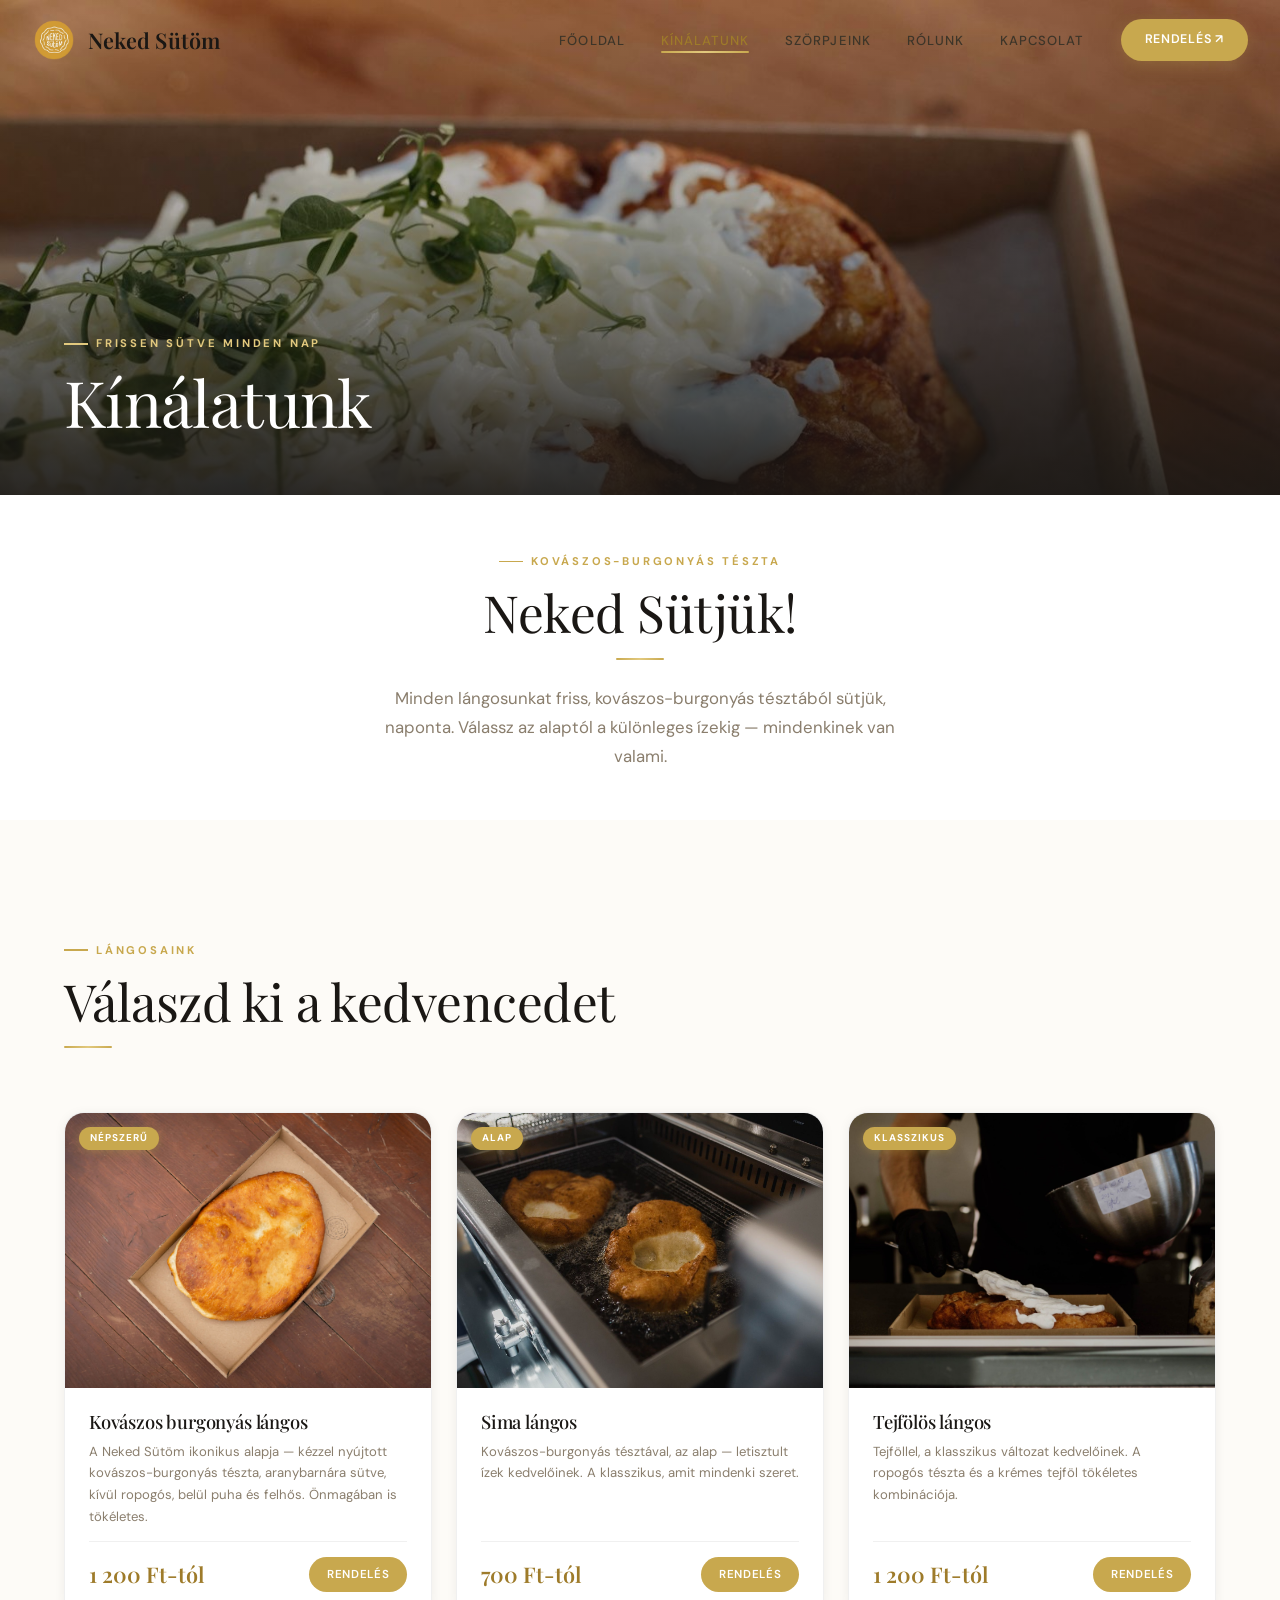
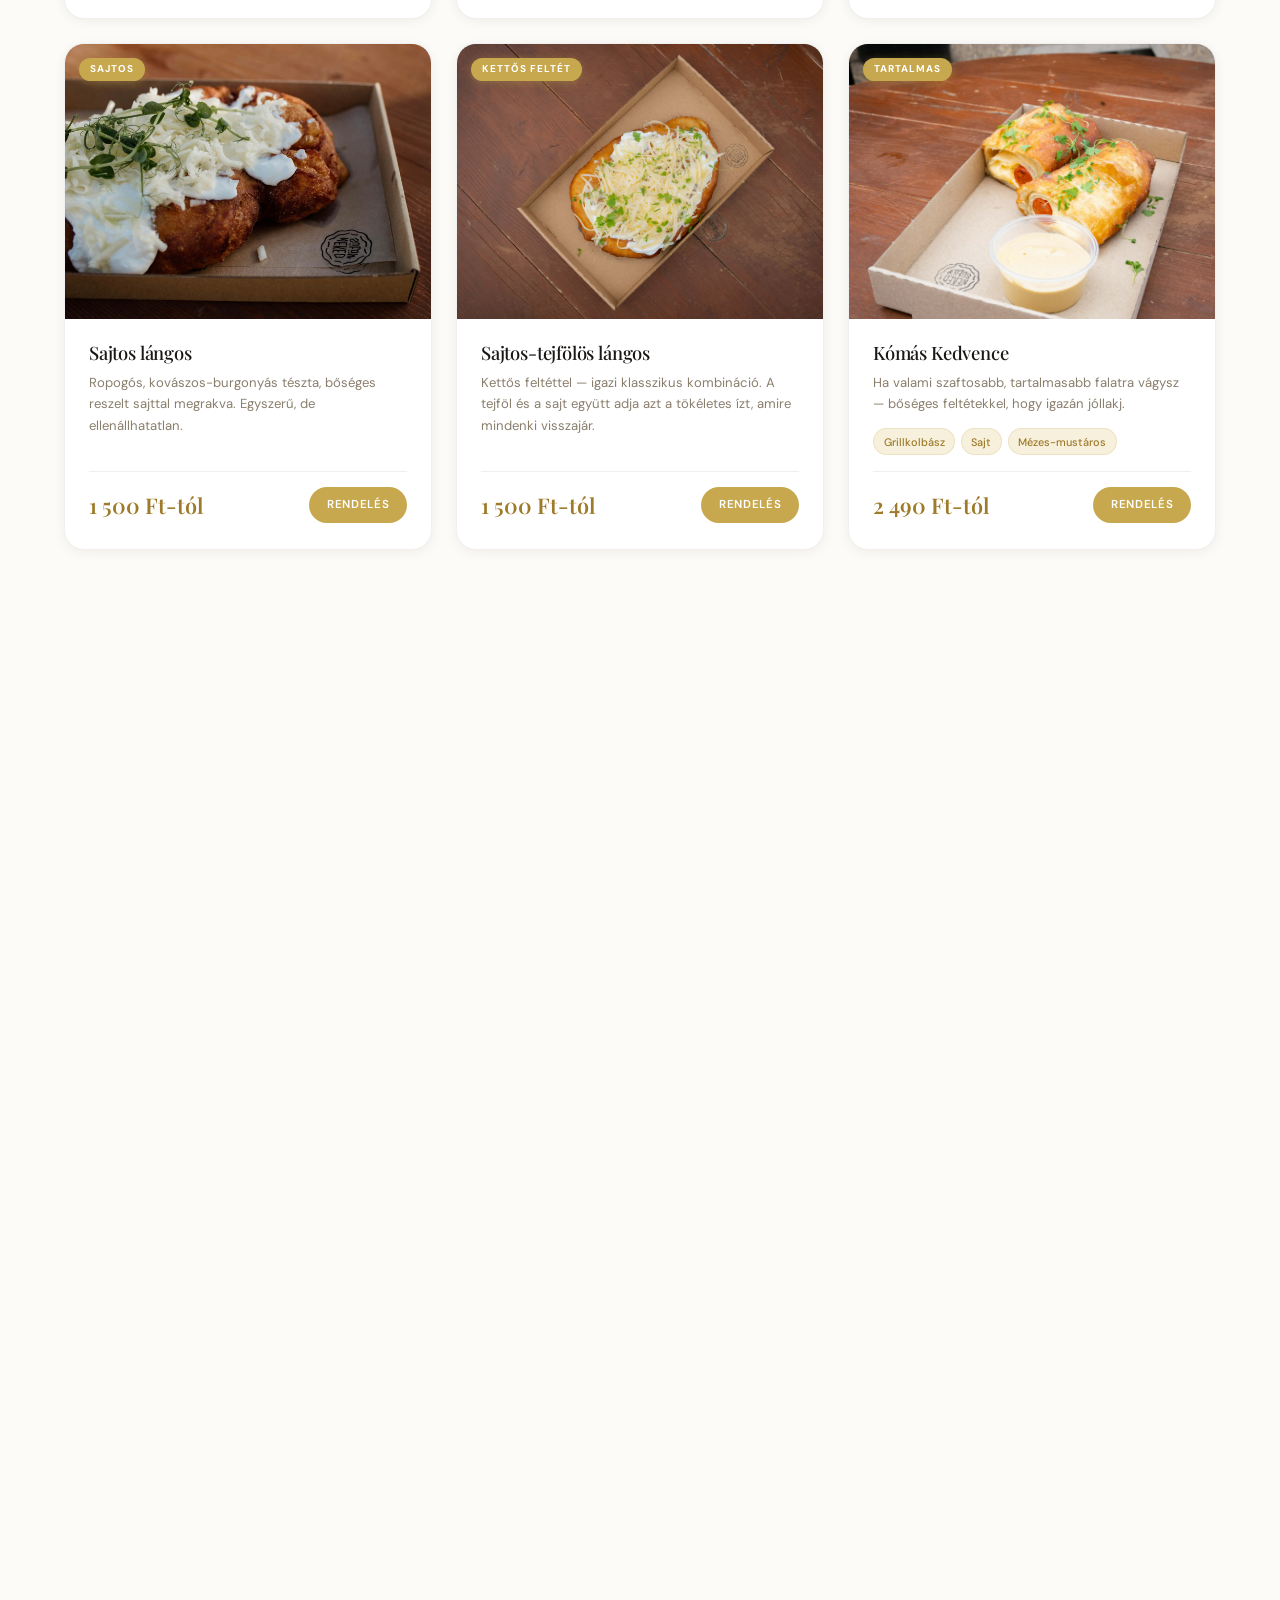
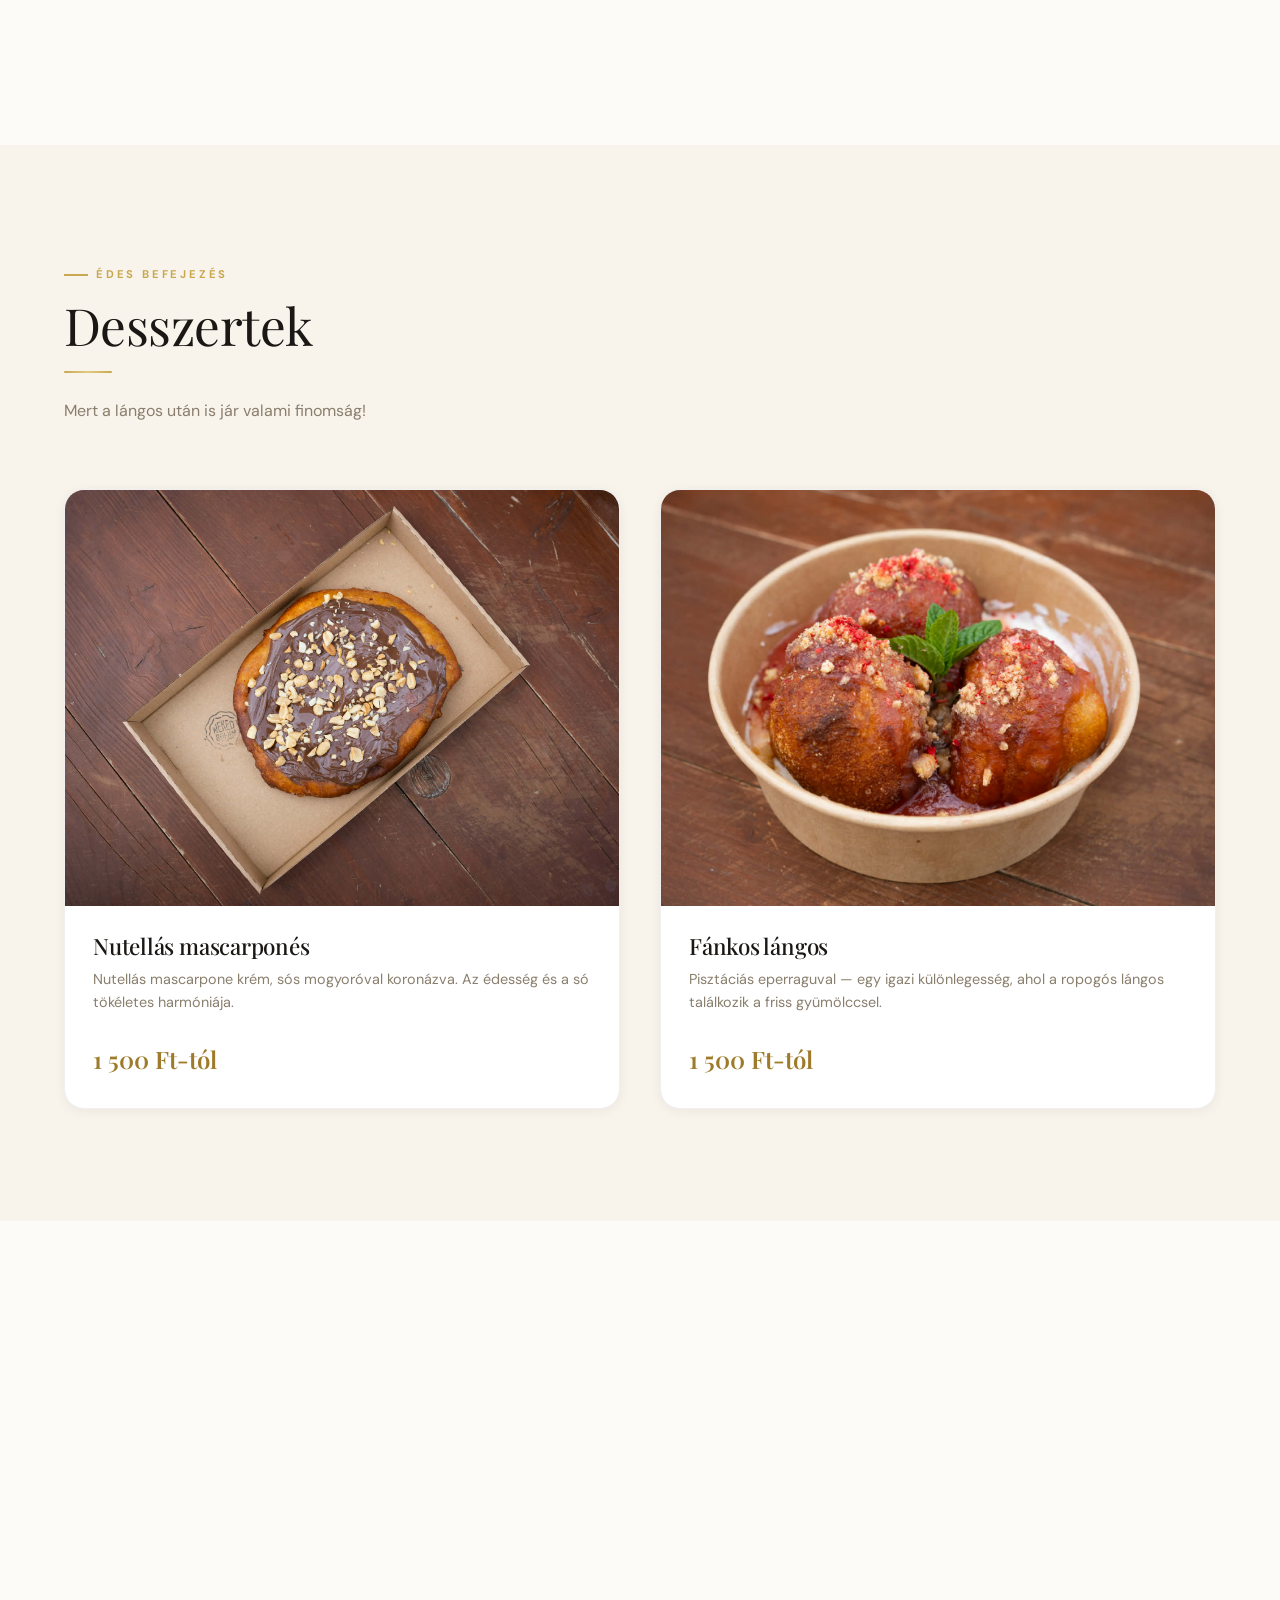
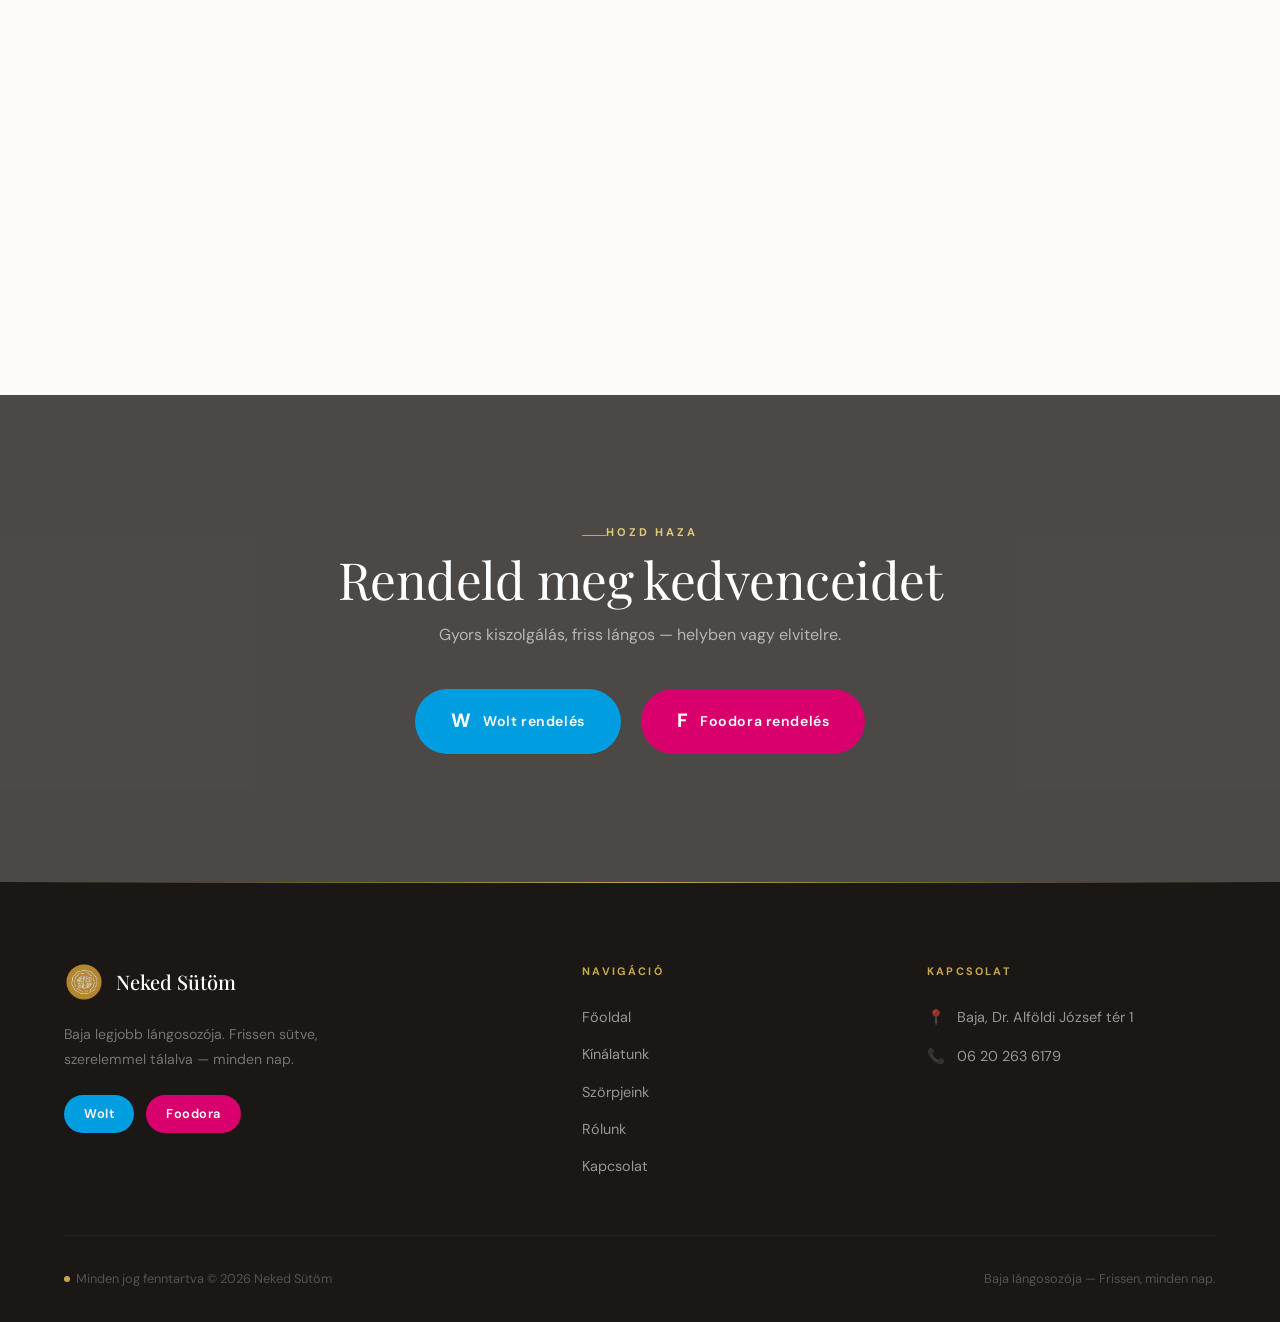
==== commit dfc7cc5c: "kinalatunk bovites" ====
--- a/kinalatunk.html
+++ b/kinalatunk.html
@@ -9,6 +9,154 @@
   <link rel="stylesheet" href="css/style.css" />
   <link rel="preconnect" href="https://fonts.googleapis.com" />
   <link rel="preconnect" href="https://fonts.gstatic.com" crossorigin />
+
+  <style>
+    /* ── Compact Menu Grid ───────────────────────────────── */
+    .menu-grid {
+      display: grid;
+      grid-template-columns: repeat(3, 1fr);
+      gap: 1.5rem;
+    }
+
+    .menu-card {
+      background: white;
+      border-radius: var(--radius);
+      overflow: hidden;
+      box-shadow: var(--shadow-sm);
+      border: 1px solid var(--border-subtle);
+      display: flex;
+      flex-direction: column;
+      transition: transform var(--transition), box-shadow var(--transition);
+    }
+
+    .menu-card:hover {
+      transform: translateY(-6px);
+      box-shadow: var(--shadow-lg);
+    }
+
+    .menu-card__img {
+      position: relative;
+      overflow: hidden;
+      aspect-ratio: 4/3;
+      flex-shrink: 0;
+    }
+
+    .menu-card__img img {
+      width: 100%;
+      height: 100%;
+      object-fit: cover;
+      transition: transform 0.7s cubic-bezier(0.16,1,0.3,1);
+    }
+
+    .menu-card:hover .menu-card__img img {
+      transform: scale(1.07);
+    }
+
+    .menu-card__label {
+      position: absolute;
+      top: 0.85rem;
+      left: 0.85rem;
+      background: var(--gold);
+      color: white;
+      padding: 0.2rem 0.7rem;
+      border-radius: var(--radius-pill);
+      font-size: 0.62rem;
+      font-weight: 700;
+      letter-spacing: 0.1em;
+      text-transform: uppercase;
+      box-shadow: 0 2px 8px rgba(200,168,78,0.35);
+    }
+
+    .menu-card__body {
+      padding: 1.4rem 1.5rem 1.6rem;
+      display: flex;
+      flex-direction: column;
+      flex: 1;
+    }
+
+    .menu-card__title {
+      font-family: var(--font-display);
+      font-size: 1.15rem;
+      font-weight: 500;
+      color: var(--dark);
+      margin-bottom: 0.45rem;
+      line-height: 1.25;
+    }
+
+    .menu-card__desc {
+      font-size: 0.82rem;
+      color: var(--text-muted);
+      line-height: 1.65;
+      margin-bottom: 0.85rem;
+      flex: 1;
+    }
+
+    .menu-card__tags {
+      display: flex;
+      flex-wrap: wrap;
+      gap: 0.35rem;
+      margin-bottom: 1rem;
+    }
+
+    .menu-card__tag {
+      background: var(--gold-pale);
+      color: var(--gold-dark);
+      padding: 0.2rem 0.6rem;
+      border-radius: var(--radius-pill);
+      font-size: 0.68rem;
+      font-weight: 500;
+      border: 1px solid var(--gold-border);
+    }
+
+    .menu-card__footer {
+      display: flex;
+      align-items: center;
+      justify-content: space-between;
+      gap: 0.75rem;
+      padding-top: 0.9rem;
+      border-top: 1px solid var(--border-subtle);
+    }
+
+    .menu-card__price {
+      font-family: var(--font-display);
+      font-size: 1.35rem;
+      font-weight: 600;
+      color: var(--gold-dark);
+      white-space: nowrap;
+    }
+
+    .menu-card__btn {
+      display: inline-flex;
+      align-items: center;
+      gap: 0.35rem;
+      background: var(--gold);
+      color: white;
+      padding: 0.5rem 1.1rem;
+      border-radius: var(--radius-pill);
+      font-size: 0.72rem;
+      font-weight: 600;
+      letter-spacing: 0.06em;
+      text-transform: uppercase;
+      text-decoration: none;
+      transition: all var(--transition);
+      white-space: nowrap;
+      flex-shrink: 0;
+    }
+
+    .menu-card__btn:hover {
+      background: var(--gold-dark);
+      transform: translateY(-2px);
+      box-shadow: 0 4px 16px rgba(200,168,78,0.35);
+    }
+
+    @media (max-width: 1024px) {
+      .menu-grid { grid-template-columns: repeat(2, 1fr); }
+    }
+
+    @media (max-width: 600px) {
+      .menu-grid { grid-template-columns: 1fr; }
+    }
+  </style>
 </head>
 <body>
 
@@ -18,8 +166,7 @@
 <nav class="nav scrolled" role="navigation" aria-label="Fő navigáció">
   <div class="nav__inner">
     <a href="index.html" class="nav__logo" aria-label="Neked Sütöm főoldal">
-      <img src="assets/images/logo.png"
-           alt="Neked Sütöm logó" class="nav__logo-img" />
+      <img src="assets/images/logo.png" alt="Neked Sütöm logó" class="nav__logo-img" />
       <span class="nav__logo-text">Neked Sütöm</span>
     </a>
     <ul class="nav__links" role="list">
@@ -50,7 +197,6 @@
 ═══════════════════════════════════════════════ -->
 <header class="page-hero" aria-label="Kínálatunk oldal hero">
   <div class="page-hero__bg">
-    <!-- Replace with actual image: assets/images/3a58e-sajtos-tejfolos-1-1.jpeg -->
     <img src="assets/images/3a58e-sajtos-tejfolos-1-1.jpeg"
          alt="Sajtos-tejfölös lángos" loading="eager" />
   </div>
@@ -79,7 +225,7 @@
 
 
 <!-- ══════════════════════════════════════════════
-     LÁNGOSOK – Featured Items
+     LÁNGOSOK – Compact Grid
 ═══════════════════════════════════════════════ -->
 <section class="section" aria-label="Lángos kínálat">
   <div class="container">
@@ -89,146 +235,193 @@
       <div class="divider"></div>
     </div>
 
-    <!-- Sima lángos -->
-    <div class="featured-item reveal" style="margin-bottom:2rem;">
-      <div class="featured-item__img">
-        <!-- Replace with actual image: assets/images/a7f3e-sima-langos-1-1.jpeg -->
-        <img src="assets/images/a7f3e-sima-langos-1-1.jpeg"
-             alt="Sima lángos" loading="lazy" />
-      </div>
-      <div class="featured-item__body">
-        <span class="section-label">Alap</span>
-        <h2 class="featured-item__title">Sima lángos</h2>
-        <div class="divider"></div>
-        <p class="featured-item__desc">
-          Kovászos-burgonyás tésztával, az alap — letisztult ízek kedvelőinek.
-          A klasszikus, amit mindenki szeret.
-        </p>
-        <span class="featured-item__price">700 Ft-tól</span>
-        <div class="btn-group">
-          <a href="index.html#rendeles" class="btn btn--primary">Rendelés</a>
-        </div>
-      </div>
-    </div>
-
-    <!-- Tejfölös lángos -->
-    <div class="featured-item reverse reveal" style="margin-bottom:2rem;">
-      <div class="featured-item__img">
-        <!-- Replace with actual image: assets/images/f6773-tejfoloslangos-1-scaled-1.jpg -->
-        <img src="assets/images/f6773-tejfoloslangos-1-scaled-1.jpg"
-             alt="Tejfölös lángos" loading="lazy" />
-      </div>
-      <div class="featured-item__body">
-        <span class="section-label">Klasszikus</span>
-        <h2 class="featured-item__title">Tejfölös lángos</h2>
-        <div class="divider"></div>
-        <p class="featured-item__desc">
-          Tejföllel, a klasszikus változat kedvelőinek.
-          A ropogós tészta és a krémes tejföl tökéletes kombinációja.
-        </p>
-        <span class="featured-item__price">1 200 Ft-tól</span>
-        <div class="btn-group">
-          <a href="index.html#rendeles" class="btn btn--primary">Rendelés</a>
-        </div>
-      </div>
-    </div>
-
-    <!-- Sajtos-tejfölös -->
-    <div class="featured-item reveal" style="margin-bottom:2rem;">
-      <div class="featured-item__img">
-        <!-- Replace with actual image: assets/images/3a58e-sajtos-tejfolos-1-1.jpeg -->
-        <img src="assets/images/3a58e-sajtos-tejfolos-1-1.jpeg"
-             alt="Sajtos-tejfölös lángos" loading="lazy" />
-      </div>
-      <div class="featured-item__body">
-        <span class="section-label">Kettős feltét</span>
-        <h2 class="featured-item__title">Sajtos-tejfölös lángos</h2>
-        <div class="divider"></div>
-        <p class="featured-item__desc">
-          Kettős feltéttel — igazi klasszikus kombináció. A tejföl és a sajt
-          együtt adja azt a tökéletes ízt, amire mindenki visszajár.
-        </p>
-        <span class="featured-item__price">1 500 Ft-tól</span>
-        <div class="btn-group">
-          <a href="index.html#rendeles" class="btn btn--primary">Rendelés</a>
-        </div>
-      </div>
-    </div>
-
-    <!-- Kómás Kedvence -->
-    <div class="featured-item reverse reveal" style="margin-bottom:2rem;">
-      <div class="featured-item__img">
-        <!-- Replace with actual image: assets/images/f0c13-grillkolbasz-1-scaled-1.jpg -->
-        <img src="assets/images/f0c13-grillkolbasz-1-scaled-1.jpg"
-             alt="Kómás Kedvence lángos" loading="lazy" />
-      </div>
-      <div class="featured-item__body">
-        <span class="section-label">Tartalmas</span>
-        <h2 class="featured-item__title">Kómás Kedvence</h2>
-        <div class="divider"></div>
-        <p class="featured-item__desc">
-          Ha valami szaftosabb, tartalmasabb falatra vágysz — ez a lángos
-          neked való. Bőséges feltétekkel, hogy igazán jóllakj.
-        </p>
-        <span class="featured-item__price">2 490 Ft-tól</span>
-        <div class="btn-group">
-          <a href="index.html#rendeles" class="btn btn--primary">Rendelés</a>
-        </div>
-      </div>
-    </div>
-
-    <!-- Fekete Erdő Sonkás -->
-    <div class="featured-item reveal" style="margin-bottom:2rem;">
-      <div class="featured-item__img">
-        <!-- Replace with actual image: assets/images/neked-sutom-feketeerdo-langos-1-1.jpg -->
-        <img src="assets/images/neked-sutom-feketeerdo-langos-1-1.jpg"
-             alt="Fekete Erdő Sonkás lángos" loading="lazy" />
-      </div>
-      <div class="featured-item__body">
-        <span class="section-label">Különleges</span>
-        <h2 class="featured-item__title">Fekete Erdő Sonkás</h2>
-        <div class="divider"></div>
-        <p class="featured-item__desc">
-          Mozzarella sajttal és karamellizált körtével — egy kicsit elegánsabb,
-          különlegesebb ízvilág. Ha valami igazán különlegeset szeretnél.
-        </p>
-        <span class="featured-item__price">2 490 Ft-tól</span>
-        <div class="btn-group">
-          <a href="index.html#rendeles" class="btn btn--primary">Rendelés</a>
-        </div>
-      </div>
-    </div>
-
-    <!-- Láng-Dog -->
-    <div class="featured-item reverse reveal">
-      <div class="featured-item__img">
-        <!-- Replace with actual image: assets/images/Lang-dog-1.jpg -->
-        <img src="assets/images/Lang-dog-1.jpg"
-             alt="Láng-Dog" loading="lazy" />
-      </div>
-      <div class="featured-item__body">
-        <span class="section-label">Street food kedvenc</span>
-        <h2 class="featured-item__title">Láng-Dog</h2>
-        <div class="divider"></div>
-        <p class="featured-item__desc">
-          A tökéletes street food élmény: bécsi virsli, ropogós bacon, pirított hagyma,
-          olvadt sajt — ketchuppal vagy mustárral, savanyú uborkával.
-        </p>
-        <div class="tags-wrap" style="margin-bottom:1.25rem;">
-          <span class="tag">Bécsi virsli</span>
-          <span class="tag">Bacon</span>
-          <span class="tag">Pirított hagyma</span>
-          <span class="tag">Sajt</span>
-          <span class="tag">Ketchup / mustár</span>
-          <span class="tag">Savanyú uborka</span>
-        </div>
-        <span class="featured-item__price">2 490 Ft-tól</span>
-        <div class="btn-group">
-          <a href="index.html#rendeles" class="btn btn--primary">Rendelés</a>
-        </div>
-      </div>
-    </div>
-
+    <div class="menu-grid">
+
+      <!-- ★ ÚJ — Kovászos burgonyás lángos -->
+      <div class="menu-card reveal reveal-delay-1">
+        <div class="menu-card__img">
+          <img src="/assets/images/elnevezettek/kovaszos-burgonyas-langos.jpg.jpeg" alt="Kovászos burgonyás lángos" loading="lazy" />
+          <span class="menu-card__label">Népszerű</span>
+        </div>
+        <div class="menu-card__body">
+          <h3 class="menu-card__title">Kovászos burgonyás lángos</h3>
+          <p class="menu-card__desc">A Neked Sütöm ikonikus alapja — kézzel nyújtott kovászos-burgonyás tészta, aranybarnára sütve, kívül ropogós, belül puha és felhős. Önmagában is tökéletes.</p>
+          <div class="menu-card__footer">
+            <span class="menu-card__price">1 200 Ft-tól</span>
+            <a href="index.html#rendeles" class="menu-card__btn">Rendelés</a>
+          </div>
+        </div>
+      </div>
+
+      <!-- Sima lángos -->
+      <div class="menu-card reveal reveal-delay-2">
+        <div class="menu-card__img">
+          <img src="assets/images/a7f3e-sima-langos-1-1.jpeg" alt="Sima lángos" loading="lazy" />
+          <span class="menu-card__label">Alap</span>
+        </div>
+        <div class="menu-card__body">
+          <h3 class="menu-card__title">Sima lángos</h3>
+          <p class="menu-card__desc">Kovászos-burgonyás tésztával, az alap — letisztult ízek kedvelőinek. A klasszikus, amit mindenki szeret.</p>
+          <div class="menu-card__footer">
+            <span class="menu-card__price">700 Ft-tól</span>
+            <a href="index.html#rendeles" class="menu-card__btn">Rendelés</a>
+          </div>
+        </div>
+      </div>
+
+      <!-- Tejfölös -->
+      <div class="menu-card reveal reveal-delay-3">
+        <div class="menu-card__img">
+          <img src="assets/images/f6773-tejfoloslangos-1-scaled-1.jpg" alt="Tejfölös lángos" loading="lazy" />
+          <span class="menu-card__label">Klasszikus</span>
+        </div>
+        <div class="menu-card__body">
+          <h3 class="menu-card__title">Tejfölös lángos</h3>
+          <p class="menu-card__desc">Tejföllel, a klasszikus változat kedvelőinek. A ropogós tészta és a krémes tejföl tökéletes kombinációja.</p>
+          <div class="menu-card__footer">
+            <span class="menu-card__price">1 200 Ft-tól</span>
+            <a href="index.html#rendeles" class="menu-card__btn">Rendelés</a>
+          </div>
+        </div>
+      </div>
+
+      <!-- Sajtos -->
+      <div class="menu-card reveal reveal-delay-1">
+        <div class="menu-card__img">
+          <img src="assets/images/3a58e-sajtos-tejfolos-1-1.jpeg" alt="Sajtos lángos" loading="lazy" />
+          <span class="menu-card__label">Sajtos</span>
+        </div>
+        <div class="menu-card__body">
+          <h3 class="menu-card__title">Sajtos lángos</h3>
+          <p class="menu-card__desc">Ropogós, kovászos-burgonyás tészta, bőséges reszelt sajttal megrakva. Egyszerű, de ellenállhatatlan.</p>
+          <div class="menu-card__footer">
+            <span class="menu-card__price">1 500 Ft-tól</span>
+            <a href="index.html#rendeles" class="menu-card__btn">Rendelés</a>
+          </div>
+        </div>
+      </div>
+
+      <!-- Sajtos-tejfölös -->
+      <div class="menu-card reveal reveal-delay-2">
+        <div class="menu-card__img">
+          <img src="assets/images/sajtos tejfolos.jpeg" alt="Sajtos-tejfölös lángos" loading="lazy" />
+          <span class="menu-card__label">Kettős feltét</span>
+        </div>
+        <div class="menu-card__body">
+          <h3 class="menu-card__title">Sajtos-tejfölös lángos</h3>
+          <p class="menu-card__desc">Kettős feltéttel — igazi klasszikus kombináció. A tejföl és a sajt együtt adja azt a tökéletes ízt, amire mindenki visszajár.</p>
+          <div class="menu-card__footer">
+            <span class="menu-card__price">1 500 Ft-tól</span>
+            <a href="index.html#rendeles" class="menu-card__btn">Rendelés</a>
+          </div>
+        </div>
+      </div>
+
+      <!-- Kómás Kedvence -->
+      <div class="menu-card reveal reveal-delay-3">
+        <div class="menu-card__img">
+          <img src="assets/images/ételek/komas-kedvence.jpg.jpeg" alt="Kómás Kedvence lángos" loading="lazy" />
+          <span class="menu-card__label">Tartalmas</span>
+        </div>
+        <div class="menu-card__body">
+          <h3 class="menu-card__title">Kómás Kedvence</h3>
+          <p class="menu-card__desc">Ha valami szaftosabb, tartalmasabb falatra vágysz — bőséges feltétekkel, hogy igazán jóllakj.</p>
+          <div class="menu-card__tags">
+            <span class="menu-card__tag">Grillkolbász</span>
+            <span class="menu-card__tag">Sajt</span>
+            <span class="menu-card__tag">Mézes-mustáros</span>
+          </div>
+          <div class="menu-card__footer">
+            <span class="menu-card__price">2 490 Ft-tól</span>
+            <a href="index.html#rendeles" class="menu-card__btn">Rendelés</a>
+          </div>
+        </div>
+      </div>
+
+      <!-- Fekete Erdő Sonkás -->
+      <div class="menu-card reveal reveal-delay-1">
+        <div class="menu-card__img">
+          <img src="assets/images/ételek/fekete-erdos.jpg.jpeg" alt="Fekete Erdő Sonkás lángos" loading="lazy" />
+          <span class="menu-card__label">Különleges</span>
+        </div>
+        <div class="menu-card__body">
+          <h3 class="menu-card__title">Fekete Erdő Sonkás</h3>
+          <p class="menu-card__desc">Mozzarella sajttal és karamellizált körtével — egy kicsit elegánsabb, különlegesebb ízvilág.</p>
+          <div class="menu-card__tags">
+            <span class="menu-card__tag">Mozzarella</span>
+            <span class="menu-card__tag">Karamellizált körte</span>
+          </div>
+          <div class="menu-card__footer">
+            <span class="menu-card__price">2 490 Ft-tól</span>
+            <a href="index.html#rendeles" class="menu-card__btn">Rendelés</a>
+          </div>
+        </div>
+      </div>
+
+      <!-- Szarvasgombapestos chorizós -->
+      <div class="menu-card reveal reveal-delay-2">
+        <div class="menu-card__img">
+          <img src="assets/images/ételek/chorizo.jpeg" alt="Szarvasgombapestos chorizós lángos" loading="lazy" />
+          <span class="menu-card__label">Különleges</span>
+        </div>
+        <div class="menu-card__body">
+          <h3 class="menu-card__title">Szarvasgombapestos chorizós</h3>
+          <p class="menu-card__desc">Szarvasgombapesto és krémes tejföl találkozik a füstös chorizóval, olvadt mozzarellával és szárított paradicsommal.</p>
+          <div class="menu-card__tags">
+            <span class="menu-card__tag">Szarvasgombapesto</span>
+            <span class="menu-card__tag">Chorizo</span>
+            <span class="menu-card__tag">Mozzarella</span>
+          </div>
+          <div class="menu-card__footer">
+            <span class="menu-card__price">2 490 Ft-tól</span>
+            <a href="index.html#rendeles" class="menu-card__btn">Rendelés</a>
+          </div>
+        </div>
+      </div>
+
+      <!-- Láng-Dog -->
+      <div class="menu-card reveal reveal-delay-3">
+        <div class="menu-card__img">
+          <img src="assets/images/elnevezettek/láng-dog.jpg.jpeg  " alt="Láng-Dog" loading="lazy" />
+          <span class="menu-card__label">Street food</span>
+        </div>
+        <div class="menu-card__body">
+          <h3 class="menu-card__title">Láng-Dog</h3>
+          <p class="menu-card__desc">A tökéletes street food élmény: bécsi virsli, ropogós bacon, pirított hagyma, olvadt sajt — ketchuppal vagy mustárral.</p>
+          <div class="menu-card__tags">
+            <span class="menu-card__tag">Bécsi virsli</span>
+            <span class="menu-card__tag">Bacon</span>
+            <span class="menu-card__tag">Pirított hagyma</span>
+          </div>
+          <div class="menu-card__footer">
+            <span class="menu-card__price">2 490 Ft-tól</span>
+            <a href="index.html#rendeles" class="menu-card__btn">Rendelés</a>
+          </div>
+        </div>
+      </div>
+
+      <!-- Lángoslav -->
+      <div class="menu-card reveal reveal-delay-1">
+        <div class="menu-card__img">
+          <img src="assets/images/ételek/langoslav.jpg.jpeg" alt="Lángoslav" loading="lazy" />
+          <span class="menu-card__label">Balkáni kedvenc</span>
+        </div>
+        <div class="menu-card__body">
+          <h3 class="menu-card__title">Lángoslav</h3>
+          <p class="menu-card__desc">A Balkán ízei lángos tésztán — füstös csevap, csípős ajvár, krémes brindza és savanyú lilahagyma.</p>
+          <div class="menu-card__tags">
+            <span class="menu-card__tag">Ajvár</span>
+            <span class="menu-card__tag">Csevap</span>
+            <span class="menu-card__tag">Brindza</span>
+          </div>
+          <div class="menu-card__footer">
+            <span class="menu-card__price">2 490 Ft-tól</span>
+            <a href="index.html#rendeles" class="menu-card__btn">Rendelés</a>
+          </div>
+        </div>
+      </div>
+
+    </div>
   </div>
 </section>
 
@@ -248,7 +441,7 @@
     <div class="grid-2">
       <div class="food-card reveal reveal-delay-1">
         <div class="food-card__img-wrap">
-          <img src="assets/images/nutellas-langos.jpg"
+          <img src="assets/images/ételek/Nutellás mascarponés.jpg.jpeg"
                alt="Nutellás Lángos" loading="lazy" />
         </div>
         <div class="food-card__body">
@@ -265,8 +458,7 @@
 
       <div class="food-card reveal reveal-delay-2">
         <div class="food-card__img-wrap">
-          <!-- Replace with actual image: assets/images/Fankos-langos-1.jpg -->
-          <img src="assets/images/Fankos-langos-1.jpg"
+          <img src="assets/images/ételek/fankos.jpg.jpeg"
                alt="Fánkos lángos pisztáciás eperraguval" loading="lazy" />
         </div>
         <div class="food-card__body">
@@ -327,7 +519,7 @@
     <h2>Rendeld meg kedvenceidet</h2>
     <p>Gyors kiszolgálás, friss lángos — helyben vagy elvitelre.</p>
     <div class="delivery-wrap reveal">
-      <a href="https://wolt.com/hu/hun/baja/restaurant/neked-sutom?srsltid=AfmBOooofSF4jPXiXXF6goq9MMTRCKu0kcvcJ-XZW09k8vJ6fAfBWiHD" target="_blank" class="delivery-btn delivery-btn--wolt">
+      <a href="https://wolt.com/hu/hun/baja/restaurant/neked-sutom" target="_blank" class="delivery-btn delivery-btn--wolt">
         <span class="delivery-btn__logo">W</span> Wolt rendelés
       </a>
       <a href="https://www.foodora.hu/restaurant/pzv1/neked-sutom" target="_blank" class="delivery-btn delivery-btn--foodora">
@@ -351,7 +543,7 @@
         </div>
         <p class="footer__tagline">Baja legjobb lángosozója. Frissen sütve, szerelemmel tálalva — minden nap.</p>
         <div class="btn-group" style="gap:0.75rem;">
-          <a href="https://wolt.com/hu/hun/baja/restaurant/neked-sutom?srsltid=AfmBOooofSF4jPXiXXF6goq9MMTRCKu0kcvcJ-XZW09k8vJ6fAfBWiHD" target="_blank" class="delivery-btn delivery-btn--wolt" style="padding:0.5rem 1.25rem;font-size:0.8rem;">Wolt</a>
+          <a href="https://wolt.com/hu/hun/baja/restaurant/neked-sutom" target="_blank" class="delivery-btn delivery-btn--wolt" style="padding:0.5rem 1.25rem;font-size:0.8rem;">Wolt</a>
           <a href="https://www.foodora.hu/restaurant/pzv1/neked-sutom" target="_blank" class="delivery-btn delivery-btn--foodora" style="padding:0.5rem 1.25rem;font-size:0.8rem;">Foodora</a>
         </div>
       </div>
@@ -380,4 +572,4 @@
 
 <script src="js/script.js"></script>
 </body>
-</html>
+</html>
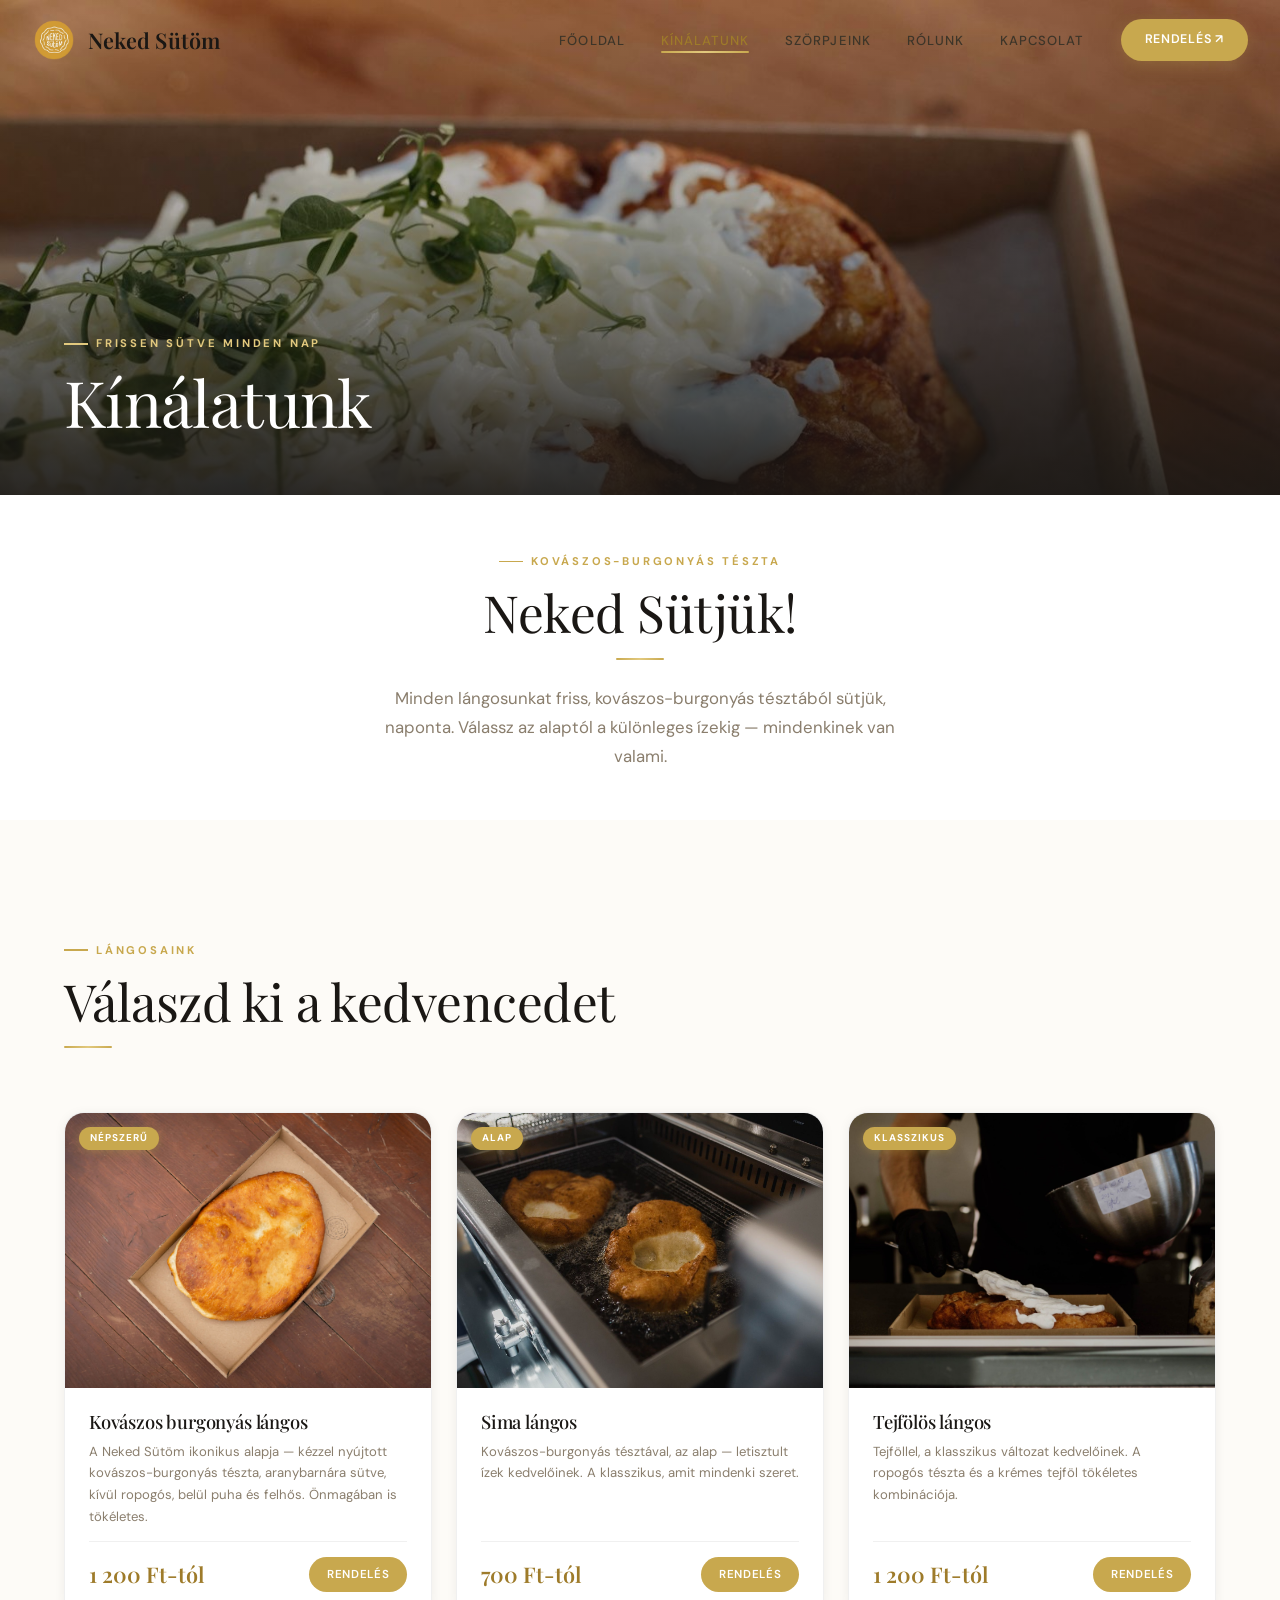
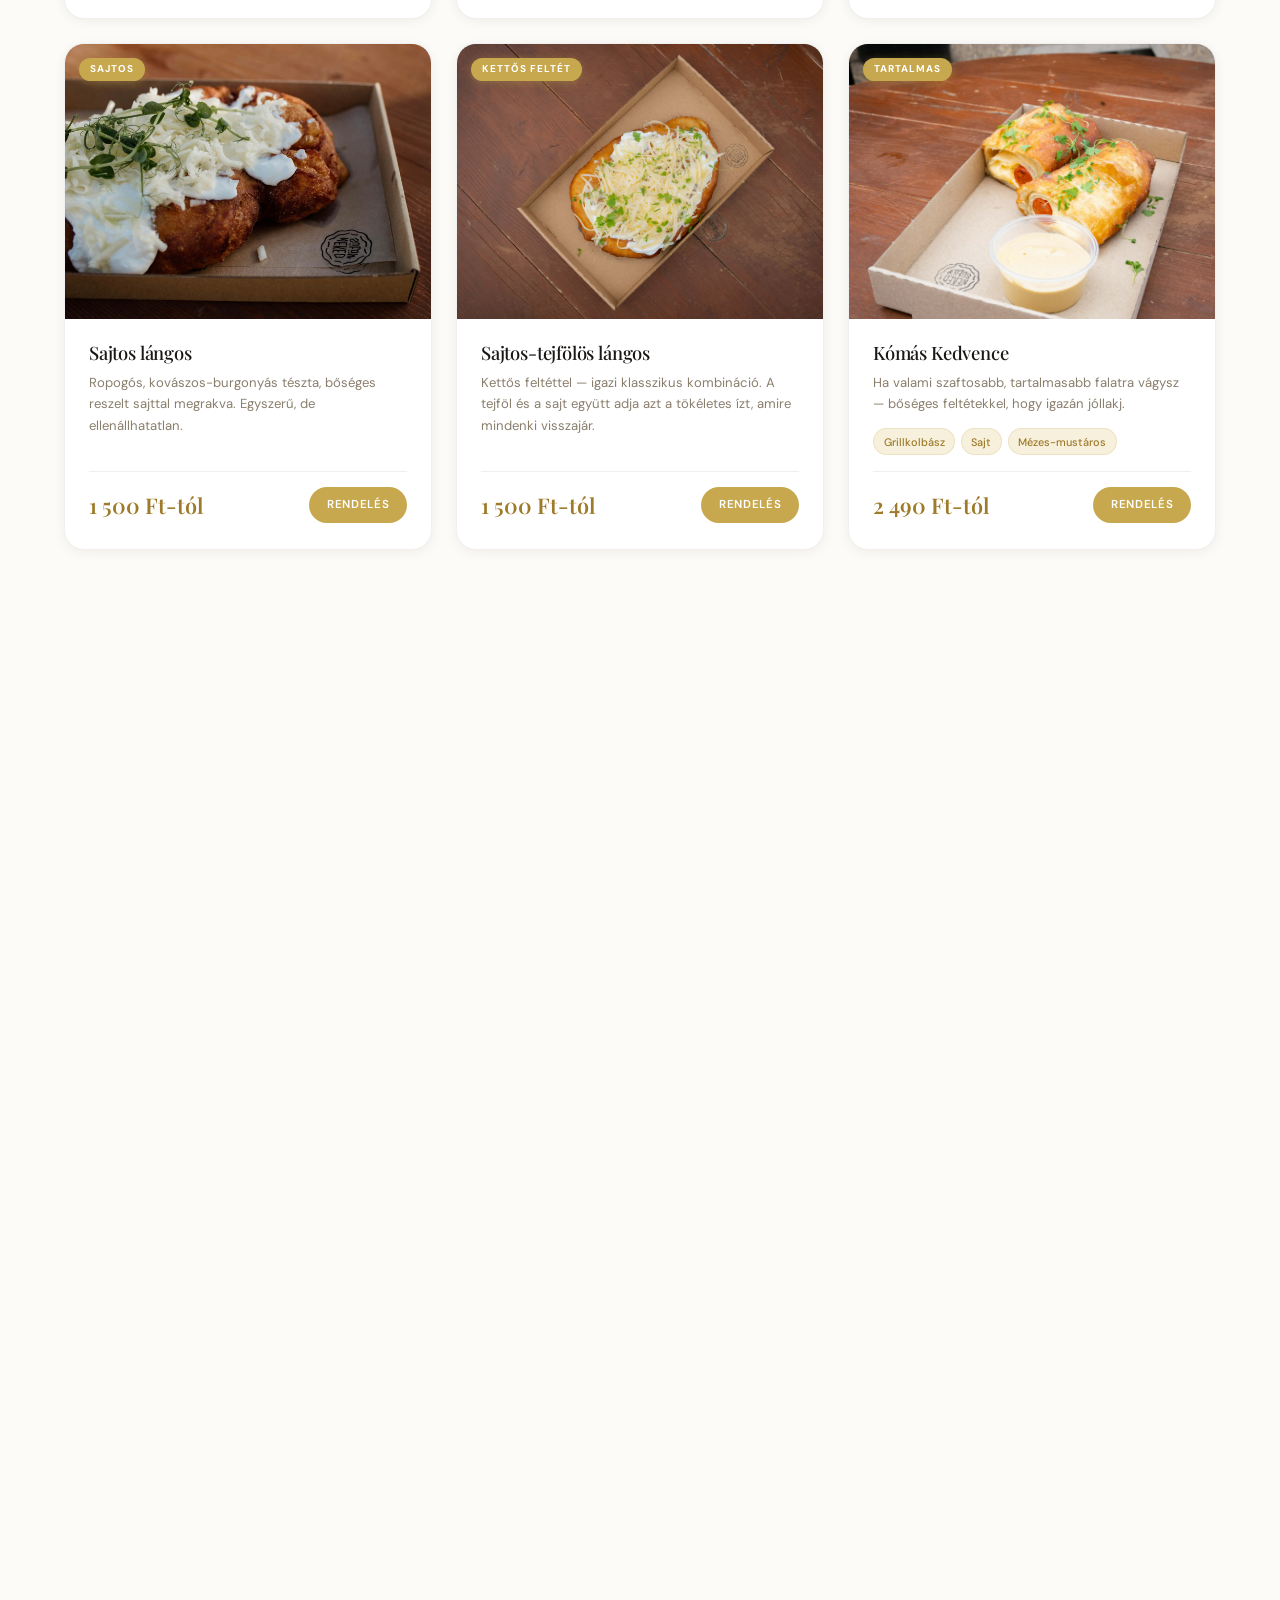
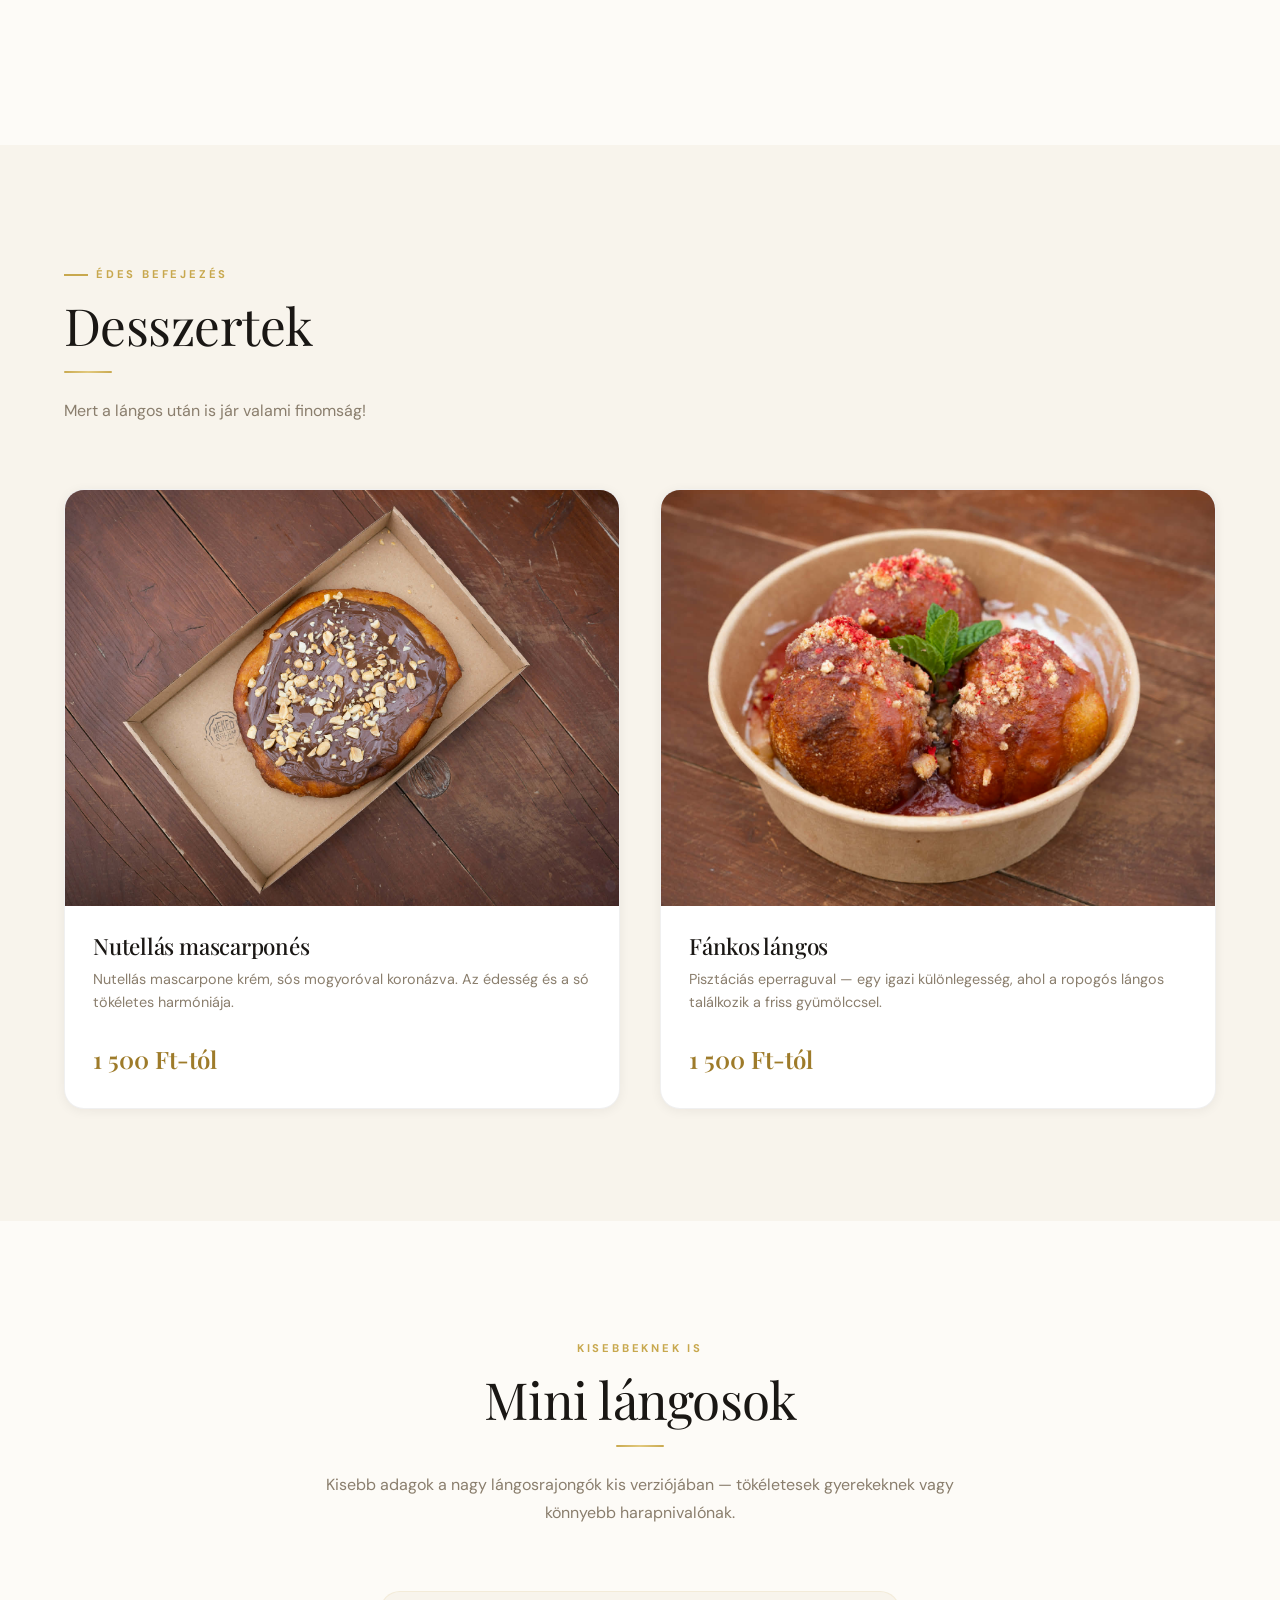
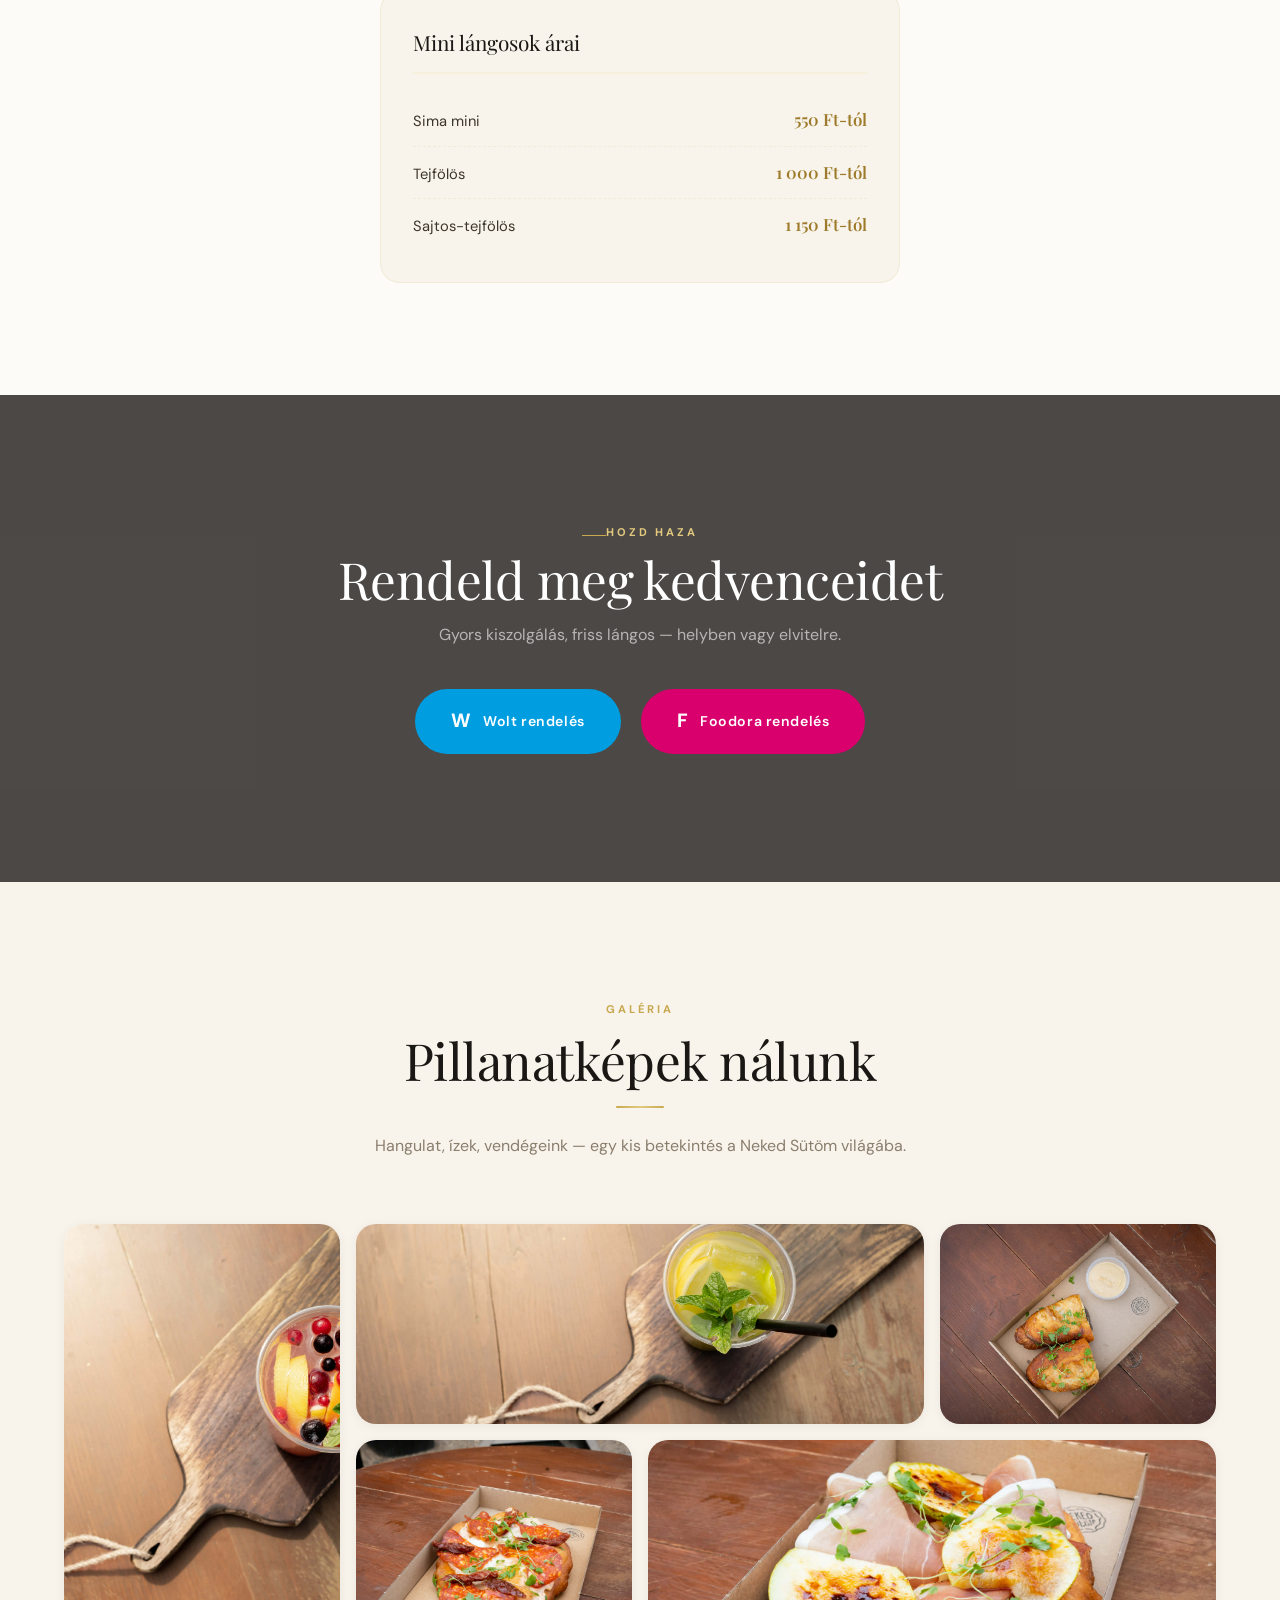
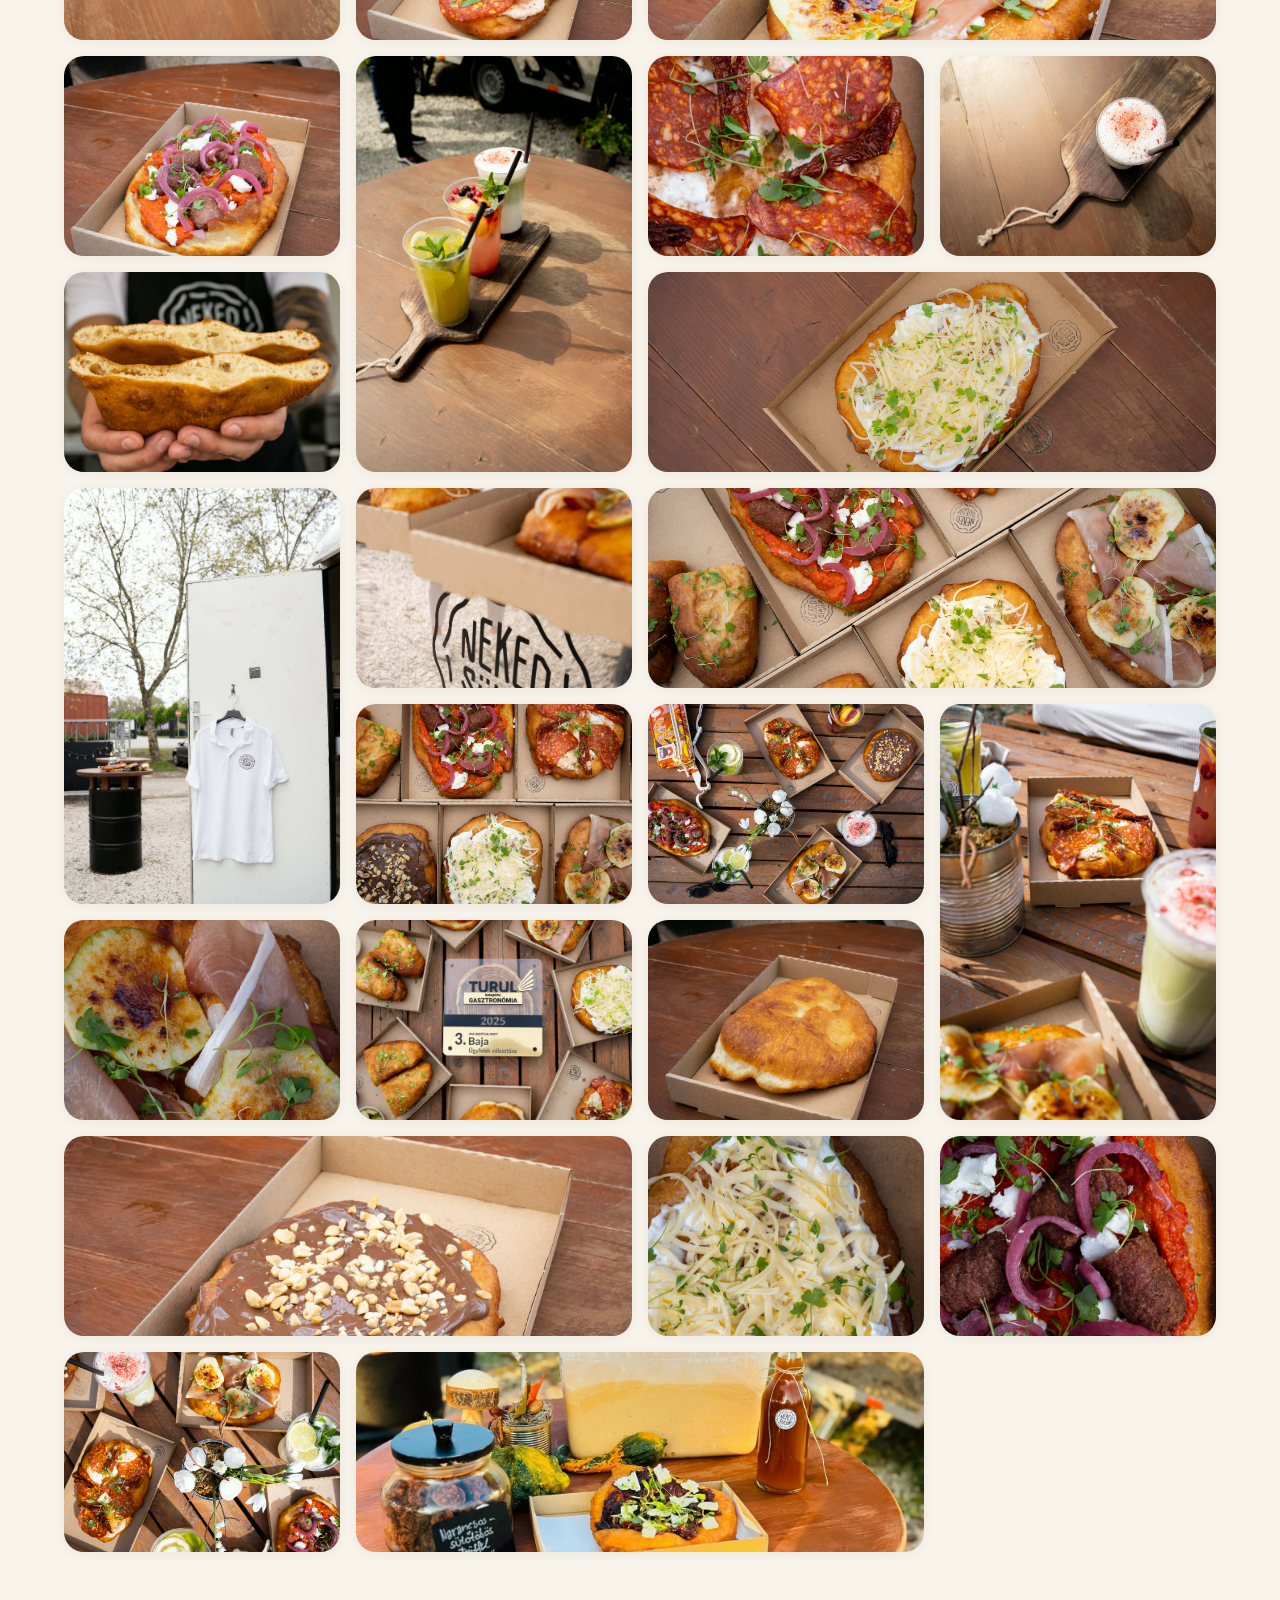
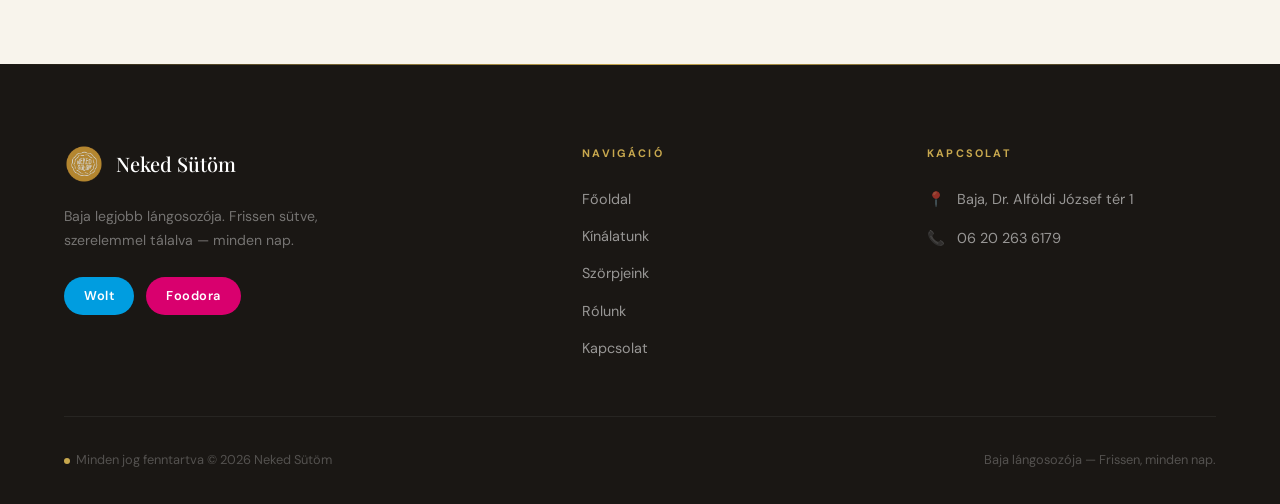
==== commit 1d82ea18: "uj" ====
--- a/kinalatunk.html
+++ b/kinalatunk.html
@@ -155,6 +155,49 @@
 
     @media (max-width: 600px) {
       .menu-grid { grid-template-columns: 1fr; }
+    }
+
+    /* ── Galéria – masonry-szerű grid ─────────────── */
+    .szorp-gallery {
+      display: grid;
+      grid-template-columns: repeat(4, 1fr);
+      grid-auto-rows: 200px;
+      grid-auto-flow: dense;
+      gap: 1rem;
+    }
+    .szorp-gallery__item {
+      position: relative;
+      overflow: hidden;
+      border-radius: var(--radius);
+      box-shadow: var(--shadow-sm);
+      cursor: pointer;
+      transition: transform var(--transition), box-shadow var(--transition);
+    }
+    .szorp-gallery__item:hover {
+      transform: scale(1.02);
+      box-shadow: var(--shadow-lg);
+    }
+    .szorp-gallery__item img {
+      width: 100%;
+      height: 100%;
+      object-fit: cover;
+      transition: transform 0.7s cubic-bezier(0.16,1,0.3,1);
+    }
+    .szorp-gallery__item:hover img { transform: scale(1.06); }
+    .szorp-gallery__item--wide { grid-column: span 2; }
+    .szorp-gallery__item--tall { grid-row: span 2; }
+    @media (max-width: 880px) {
+      .szorp-gallery {
+        grid-template-columns: repeat(2, 1fr);
+        grid-auto-rows: 160px;
+        grid-auto-flow: dense;
+      }
+      .szorp-gallery__item--wide { grid-column: span 2; }
+      .szorp-gallery__item--tall { grid-row: span 1; }
+    }
+    @media (max-width: 480px) {
+      .szorp-gallery { grid-template-columns: 1fr; }
+      .szorp-gallery__item--wide { grid-column: auto; }
     }
   </style>
 </head>
@@ -531,6 +574,99 @@
 
 
 <!-- ══════════════════════════════════════════════
+     GALÉRIA
+═══════════════════════════════════════════════ -->
+<section class="section section--cream" aria-label="Galéria">
+  <div class="container">
+    <div class="section__header--center reveal">
+      <span class="section-label">Galéria</span>
+      <h2>Pillanatképek nálunk</h2>
+      <div class="divider divider--center"></div>
+      <p>Hangulat, ízek, vendégeink — egy kis betekintés a Neked Sütöm világába.</p>
+    </div>
+
+    <div class="szorp-gallery reveal">
+      <div class="szorp-gallery__item szorp-gallery__item--tall">
+        <img src="assets/images/Új%20mappa/att.b12lXP_oiGqf03wzAmsu4l79HLIMCWMzXQ5ANesHyDE.jpeg" alt="Neked Sütöm galéria" loading="lazy" />
+      </div>
+      <div class="szorp-gallery__item szorp-gallery__item--wide">
+        <img src="assets/images/Új%20mappa/att.5Xm7qnJ4RQ0BMxUM5kPD8kB38f_ZysE7dWC6wncf25M.jpeg" alt="Neked Sütöm hangulat" loading="lazy" />
+      </div>
+      <div class="szorp-gallery__item">
+        <img src="assets/images/Új%20mappa/att.5glTK0lFrwYoR-XX0mmLgTI6AcTYSYjbuVwak3B0ed4.jpeg" alt="Neked Sütöm pillanat" loading="lazy" />
+      </div>
+      <div class="szorp-gallery__item">
+        <img src="assets/images/Új%20mappa/att.B3DiaT6Jn696fRQ9ua7kaezwYthZ4ue7UQg1sNQ6m60.jpeg" alt="Neked Sütöm finomság" loading="lazy" />
+      </div>
+      <div class="szorp-gallery__item szorp-gallery__item--wide">
+        <img src="assets/images/Új%20mappa/att.LIJ1CbpOA9dRis7zpxAE8Dr49TVSuBxlSYDYkc9QAf0.jpeg" alt="Neked Sütöm fogás" loading="lazy" />
+      </div>
+      <div class="szorp-gallery__item">
+        <img src="assets/images/Új%20mappa/att.QTJsQ6PiF_E2U0zAMFw6ls23PiVdKqBzyj0lAHFVMEU.jpeg" alt="Neked Sütöm pillanatkép" loading="lazy" />
+      </div>
+      <div class="szorp-gallery__item szorp-gallery__item--tall">
+        <img src="assets/images/Új%20mappa/att.f18uYmY54ymYS8AkT_rnBd6I70ElMx2x1qEqj9t4fRs.jpeg" alt="Neked Sütöm hangulat" loading="lazy" />
+      </div>
+      <div class="szorp-gallery__item">
+        <img src="assets/images/Új%20mappa/att.jSreLcmp1z-we8t2uhgn-HuMZ3AFvFVCJot5WqPxXD8.jpg" alt="Neked Sütöm pillanat" loading="lazy" />
+      </div>
+      <div class="szorp-gallery__item">
+        <img src="assets/images/Új%20mappa/att.w0Lq6NWT5Y5IW8IUG8MAr7sGiW1LhNaZh5rUPn0vtIE.jpeg" alt="Neked Sütöm finomság" loading="lazy" />
+      </div>
+      <div class="szorp-gallery__item szorp-gallery__item--wide">
+        <img src="assets/images/Új%20mappa/sajtos%20tejfolos.jpeg" alt="Sajtos tejfölös lángos" loading="lazy" />
+      </div>
+      <div class="szorp-gallery__item">
+        <img src="assets/images/ételek/galéria4.jpg.jpeg" alt="Neked Sütöm galéria" loading="lazy" />
+      </div>
+      <div class="szorp-gallery__item szorp-gallery__item--tall">
+        <img src="assets/images/ételek/galéria5.jpg.jpeg" alt="Neked Sütöm pillanat" loading="lazy" />
+      </div>
+      <div class="szorp-gallery__item">
+        <img src="assets/images/ételek/galéria6.jpg.jpeg" alt="Neked Sütöm hangulat" loading="lazy" />
+      </div>
+      <div class="szorp-gallery__item szorp-gallery__item--wide">
+        <img src="assets/images/ételek/galéria7.jpg.jpeg" alt="Neked Sütöm kínálat" loading="lazy" />
+      </div>
+      <div class="szorp-gallery__item">
+        <img src="assets/images/ételek/galéria8.jpg.jpeg" alt="Neked Sütöm fogás" loading="lazy" />
+      </div>
+      <div class="szorp-gallery__item">
+        <img src="assets/images/elnevezettek/galéria.jpg.jpeg" alt="Neked Sütöm galéria" loading="lazy" />
+      </div>
+      <div class="szorp-gallery__item szorp-gallery__item--tall">
+        <img src="assets/images/elnevezettek/galéria2.jpg.jpeg" alt="Neked Sütöm hangulat" loading="lazy" />
+      </div>
+      <div class="szorp-gallery__item">
+        <img src="assets/images/elnevezettek/galéria3.jpg.jpeg" alt="Neked Sütöm pillanat" loading="lazy" />
+      </div>
+      <div class="szorp-gallery__item">
+        <img src="assets/images/elnevezettek/galéria-dij.jpg.jpeg" alt="Neked Sütöm díj" loading="lazy" />
+      </div>
+      <div class="szorp-gallery__item szorp-gallery__item--wide">
+        <img src="assets/images/ételek/Nutellás%20mascarponés2.jpg.jpeg" alt="Nutellás mascarponés" loading="lazy" />
+      </div>
+      <div class="szorp-gallery__item">
+        <img src="assets/images/ételek/kovászos-burgonyás.jpg.jpeg" alt="Kovászos burgonyás" loading="lazy" />
+      </div>
+      <div class="szorp-gallery__item">
+        <img src="assets/images/Új%20mappa/att.64aL4moCZrvhPzD2DfEcu4a785ujAF0sTPAS_GmCnJc%20másolata.jpeg" alt="Neked Sütöm fogás" loading="lazy" />
+      </div>
+      <div class="szorp-gallery__item">
+        <img src="assets/images/Új%20mappa/att.El0PQl6lJeqSPwXfRLs9ebGnGgZTKIGhSzVB397JY4w%20másolata.jpeg" alt="Neked Sütöm pillanat" loading="lazy" />
+      </div>
+      <div class="szorp-gallery__item">
+        <img src="assets/images/Új%20mappa/att.Jrkf8hy6lvPLroGkH8_R3TWlK0UoMkCWrpjews0KJPo%20másolata.jpeg" alt="Neked Sütöm hangulat" loading="lazy" />
+      </div>
+      <div class="szorp-gallery__item szorp-gallery__item--wide">
+        <img src="assets/images/nutellas-langos.jpg" alt="Nutellás lángos" loading="lazy" />
+      </div>
+    </div>
+  </div>
+</section>
+
+
+<!-- ══════════════════════════════════════════════
      FOOTER
 ═══════════════════════════════════════════════ -->
 <footer class="footer" role="contentinfo">
--- a/css/style.css
+++ b/css/style.css
@@ -2122,8 +2122,8 @@
   background-image: url('/assets/Neked-Sutom-Bajai-Langosozo-1.jpg');
   background-size: cover;
   background-position: center 30%;
-  opacity: 0.45;
-  filter: sepia(0.25) saturate(0.85) brightness(0.9);
+  opacity: 0.65;
+  filter: sepia(0.18) saturate(0.95) brightness(1.1);
 }
 
 .hero-overlay {
@@ -2131,10 +2131,10 @@
   inset: 0;
   background:
     linear-gradient(105deg,
-      rgba(15,7,2,0.90) 0%,
-      rgba(15,7,2,0.6) 20%,
-      rgba(15,7,2,0.1) 50%,
-      rgba(15,7,2,0.1) 80%,
+      rgba(15,7,2,0.75) 0%,
+      rgba(15,7,2,0.42) 20%,
+      rgba(15,7,2,0.05) 50%,
+      rgba(15,7,2,0.05) 80%,
       transparent 100%
     );
 }
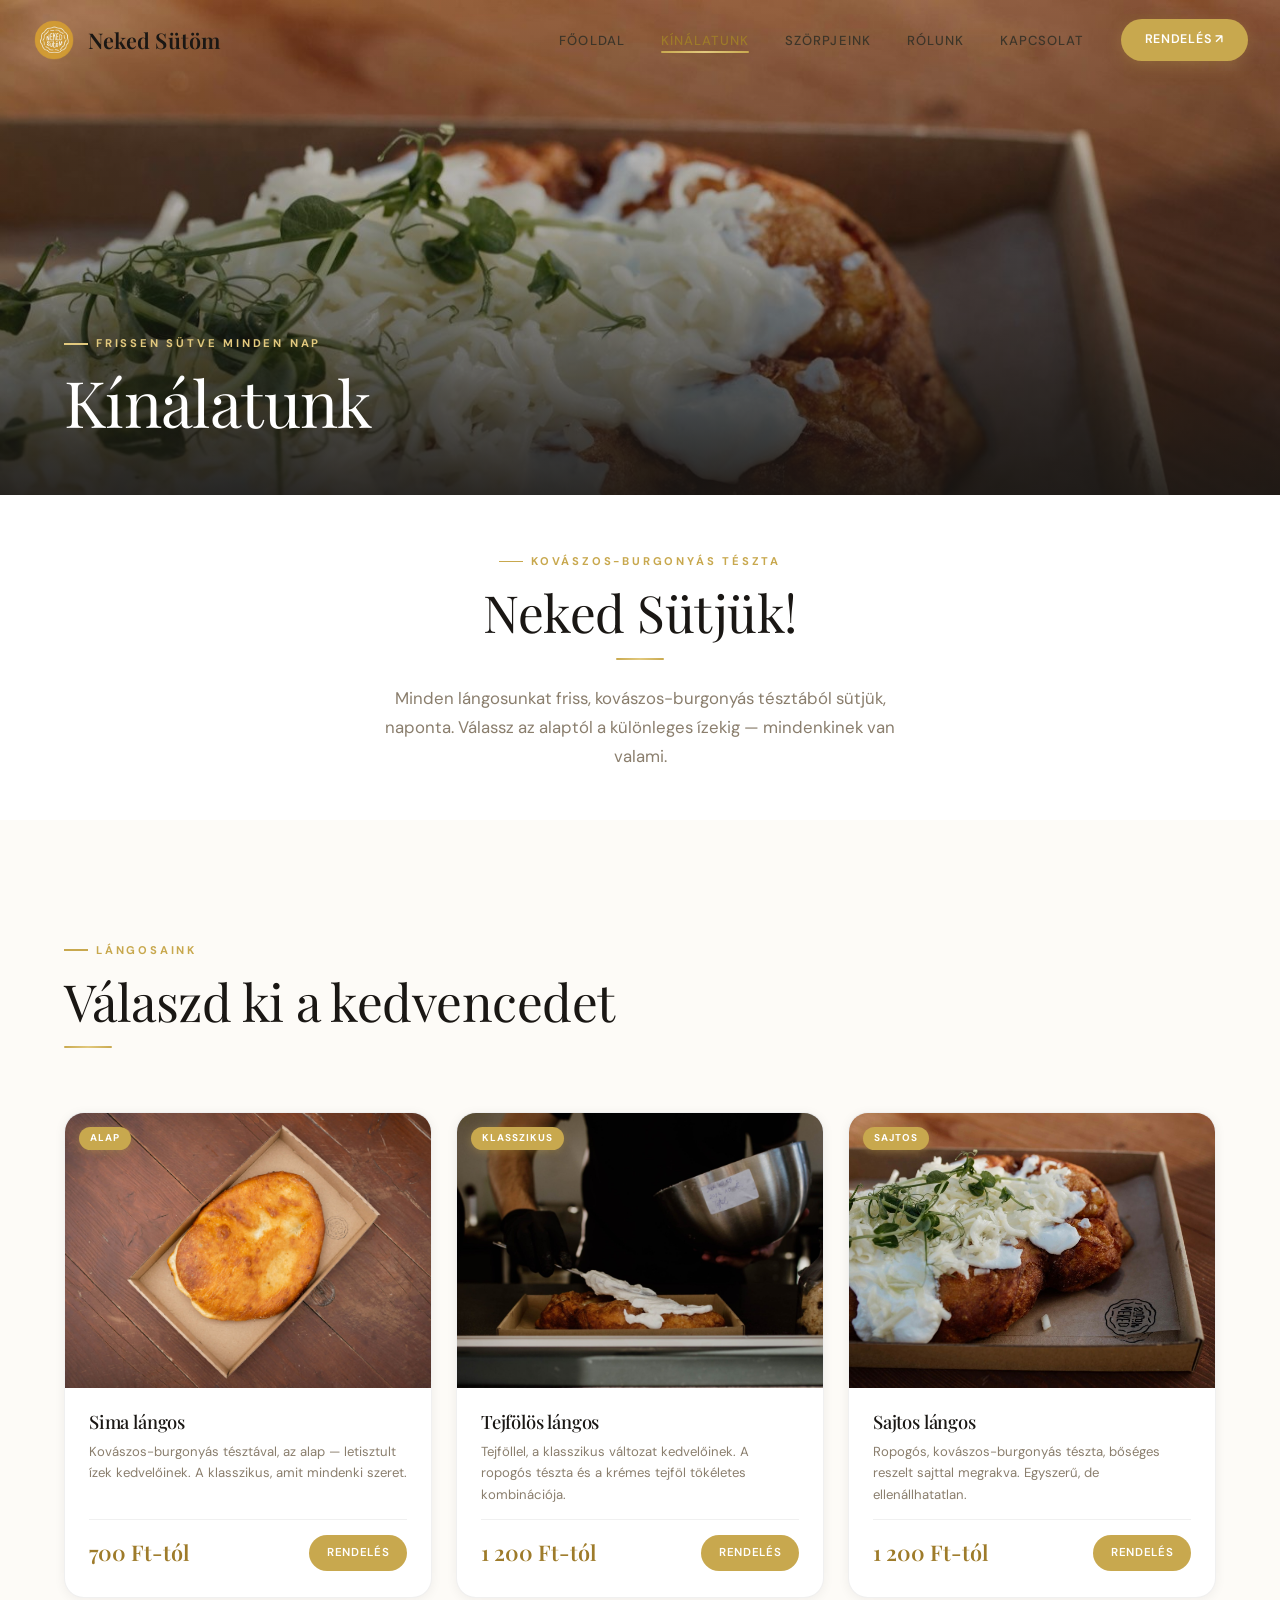
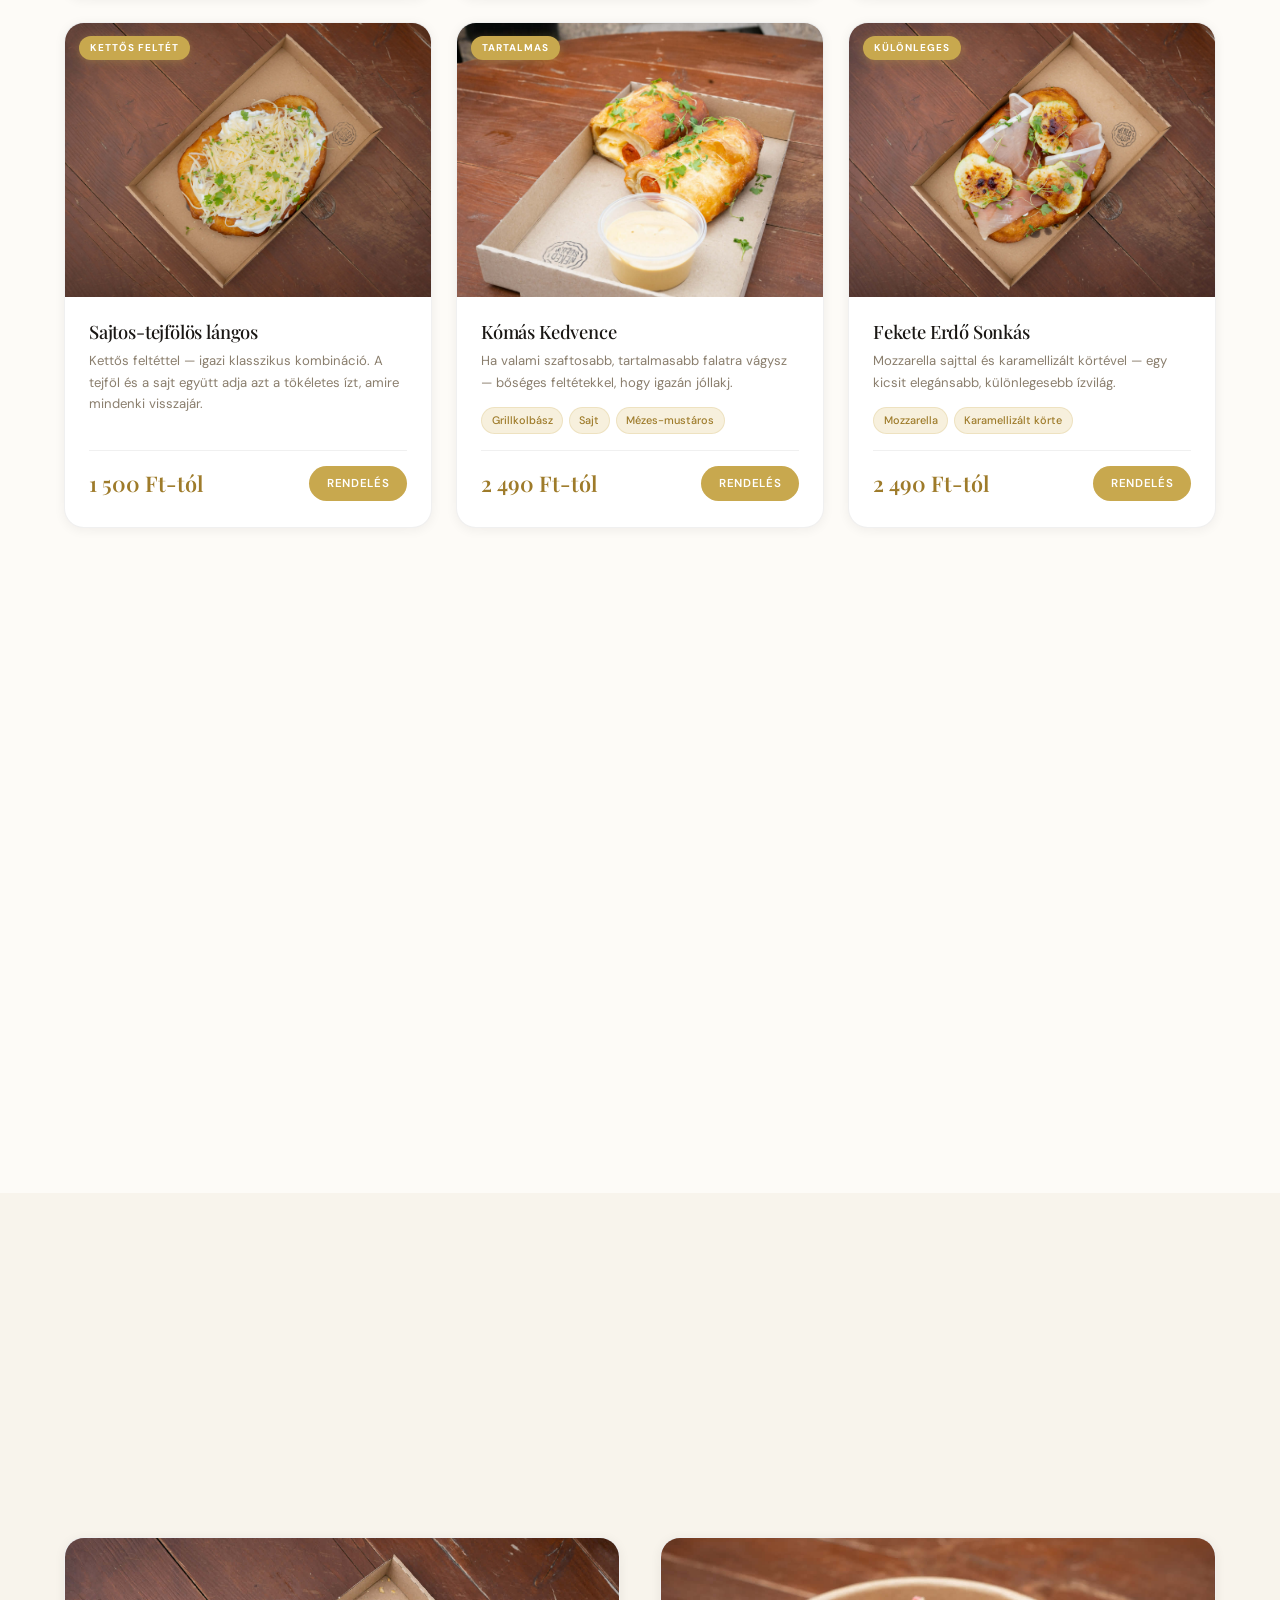
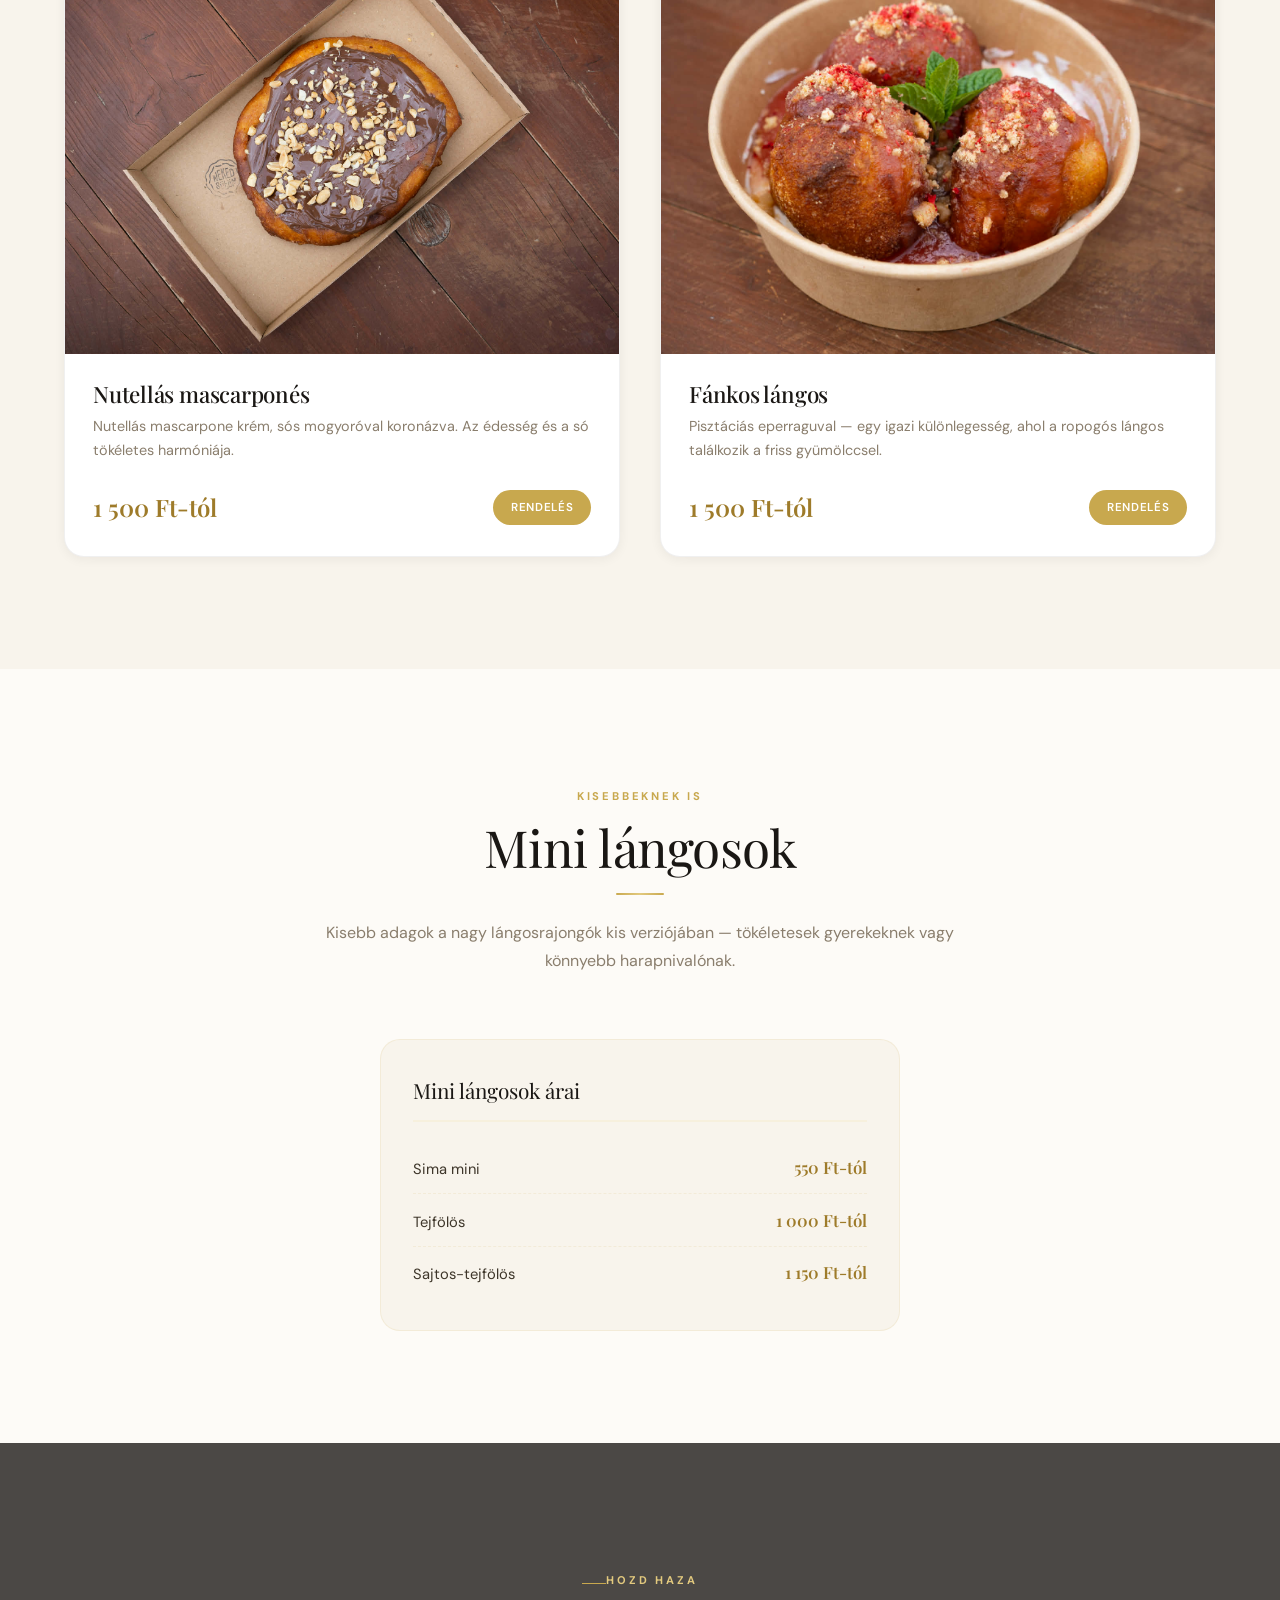
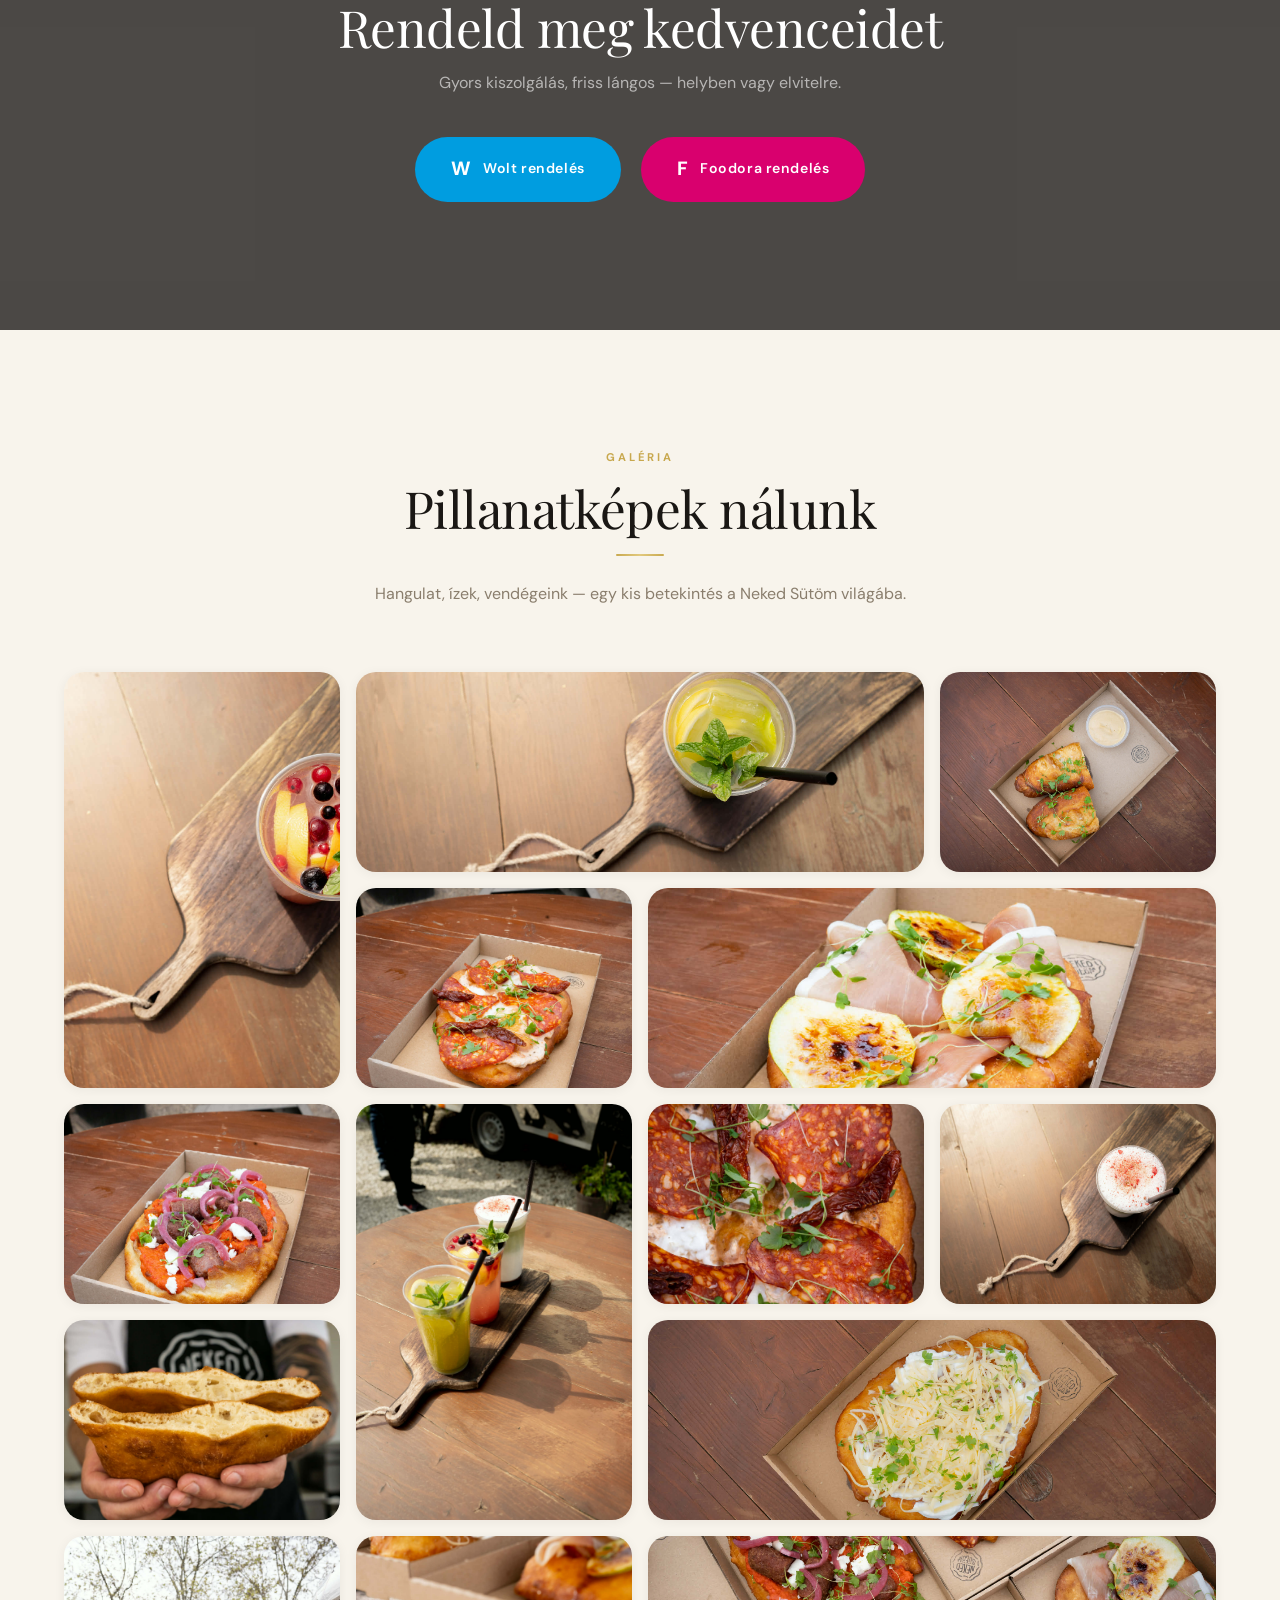
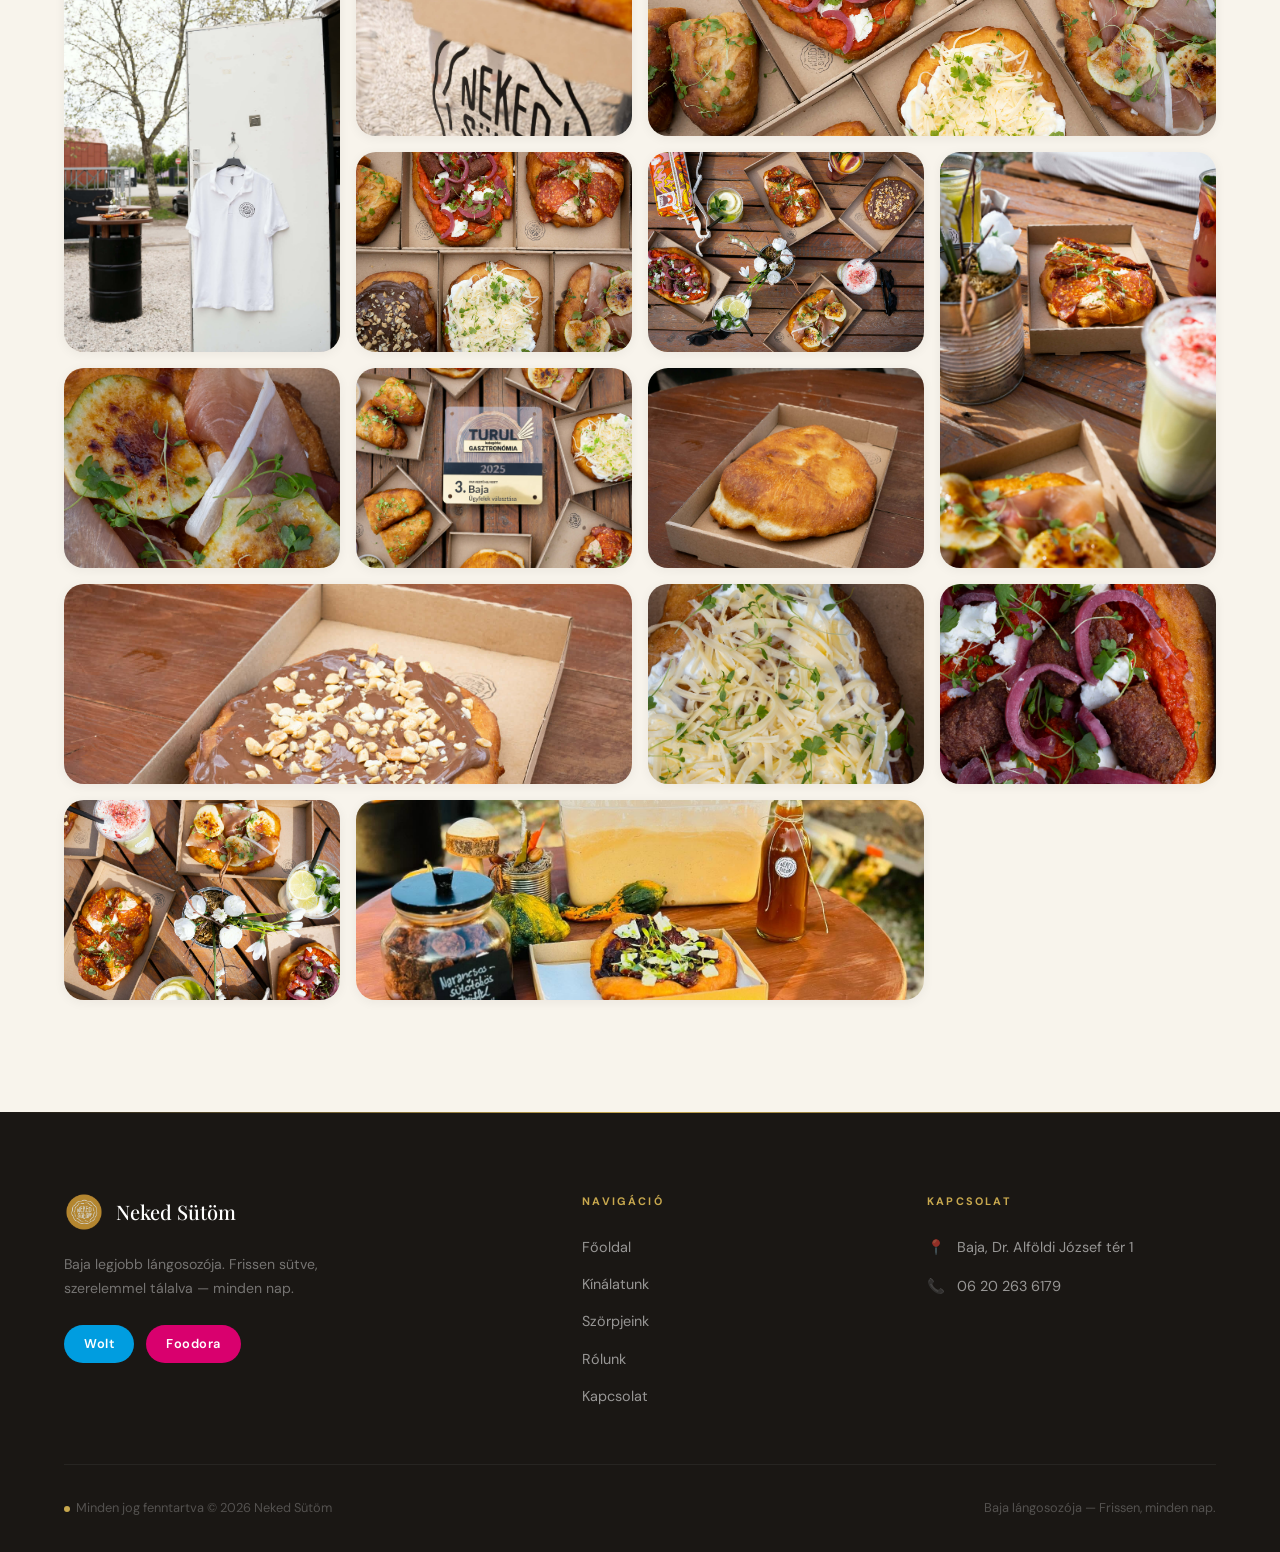
==== commit 3fa64471: "uj2" ====
--- a/kinalatunk.html
+++ b/kinalatunk.html
@@ -280,26 +280,10 @@
 
     <div class="menu-grid">
 
-      <!-- ★ ÚJ — Kovászos burgonyás lángos -->
-      <div class="menu-card reveal reveal-delay-1">
-        <div class="menu-card__img">
-          <img src="/assets/images/elnevezettek/kovaszos-burgonyas-langos.jpg.jpeg" alt="Kovászos burgonyás lángos" loading="lazy" />
-          <span class="menu-card__label">Népszerű</span>
-        </div>
-        <div class="menu-card__body">
-          <h3 class="menu-card__title">Kovászos burgonyás lángos</h3>
-          <p class="menu-card__desc">A Neked Sütöm ikonikus alapja — kézzel nyújtott kovászos-burgonyás tészta, aranybarnára sütve, kívül ropogós, belül puha és felhős. Önmagában is tökéletes.</p>
-          <div class="menu-card__footer">
-            <span class="menu-card__price">1 200 Ft-tól</span>
-            <a href="index.html#rendeles" class="menu-card__btn">Rendelés</a>
-          </div>
-        </div>
-      </div>
-
       <!-- Sima lángos -->
       <div class="menu-card reveal reveal-delay-2">
         <div class="menu-card__img">
-          <img src="assets/images/a7f3e-sima-langos-1-1.jpeg" alt="Sima lángos" loading="lazy" />
+          <img src="assets/images/elnevezettek/kovaszos-burgonyas-langos.jpg.jpeg" alt="Sima lángos" loading="lazy" />
           <span class="menu-card__label">Alap</span>
         </div>
         <div class="menu-card__body">
@@ -338,7 +322,7 @@
           <h3 class="menu-card__title">Sajtos lángos</h3>
           <p class="menu-card__desc">Ropogós, kovászos-burgonyás tészta, bőséges reszelt sajttal megrakva. Egyszerű, de ellenállhatatlan.</p>
           <div class="menu-card__footer">
-            <span class="menu-card__price">1 500 Ft-tól</span>
+            <span class="menu-card__price">1 200 Ft-tól</span>
             <a href="index.html#rendeles" class="menu-card__btn">Rendelés</a>
           </div>
         </div>
@@ -458,7 +442,7 @@
             <span class="menu-card__tag">Brindza</span>
           </div>
           <div class="menu-card__footer">
-            <span class="menu-card__price">2 490 Ft-tól</span>
+            <span class="menu-card__price">2 990 Ft-tól</span>
             <a href="index.html#rendeles" class="menu-card__btn">Rendelés</a>
           </div>
         </div>
@@ -495,6 +479,7 @@
           </p>
           <div class="food-card__footer">
             <span class="food-card__price">1 500 Ft-tól</span>
+            <a href="index.html#rendeles" class="menu-card__btn">Rendelés</a>
           </div>
         </div>
       </div>
@@ -512,6 +497,7 @@
           </p>
           <div class="food-card__footer">
             <span class="food-card__price">1 500 Ft-tól</span>
+            <a href="index.html#rendeles" class="menu-card__btn">Rendelés</a>
           </div>
         </div>
       </div>
